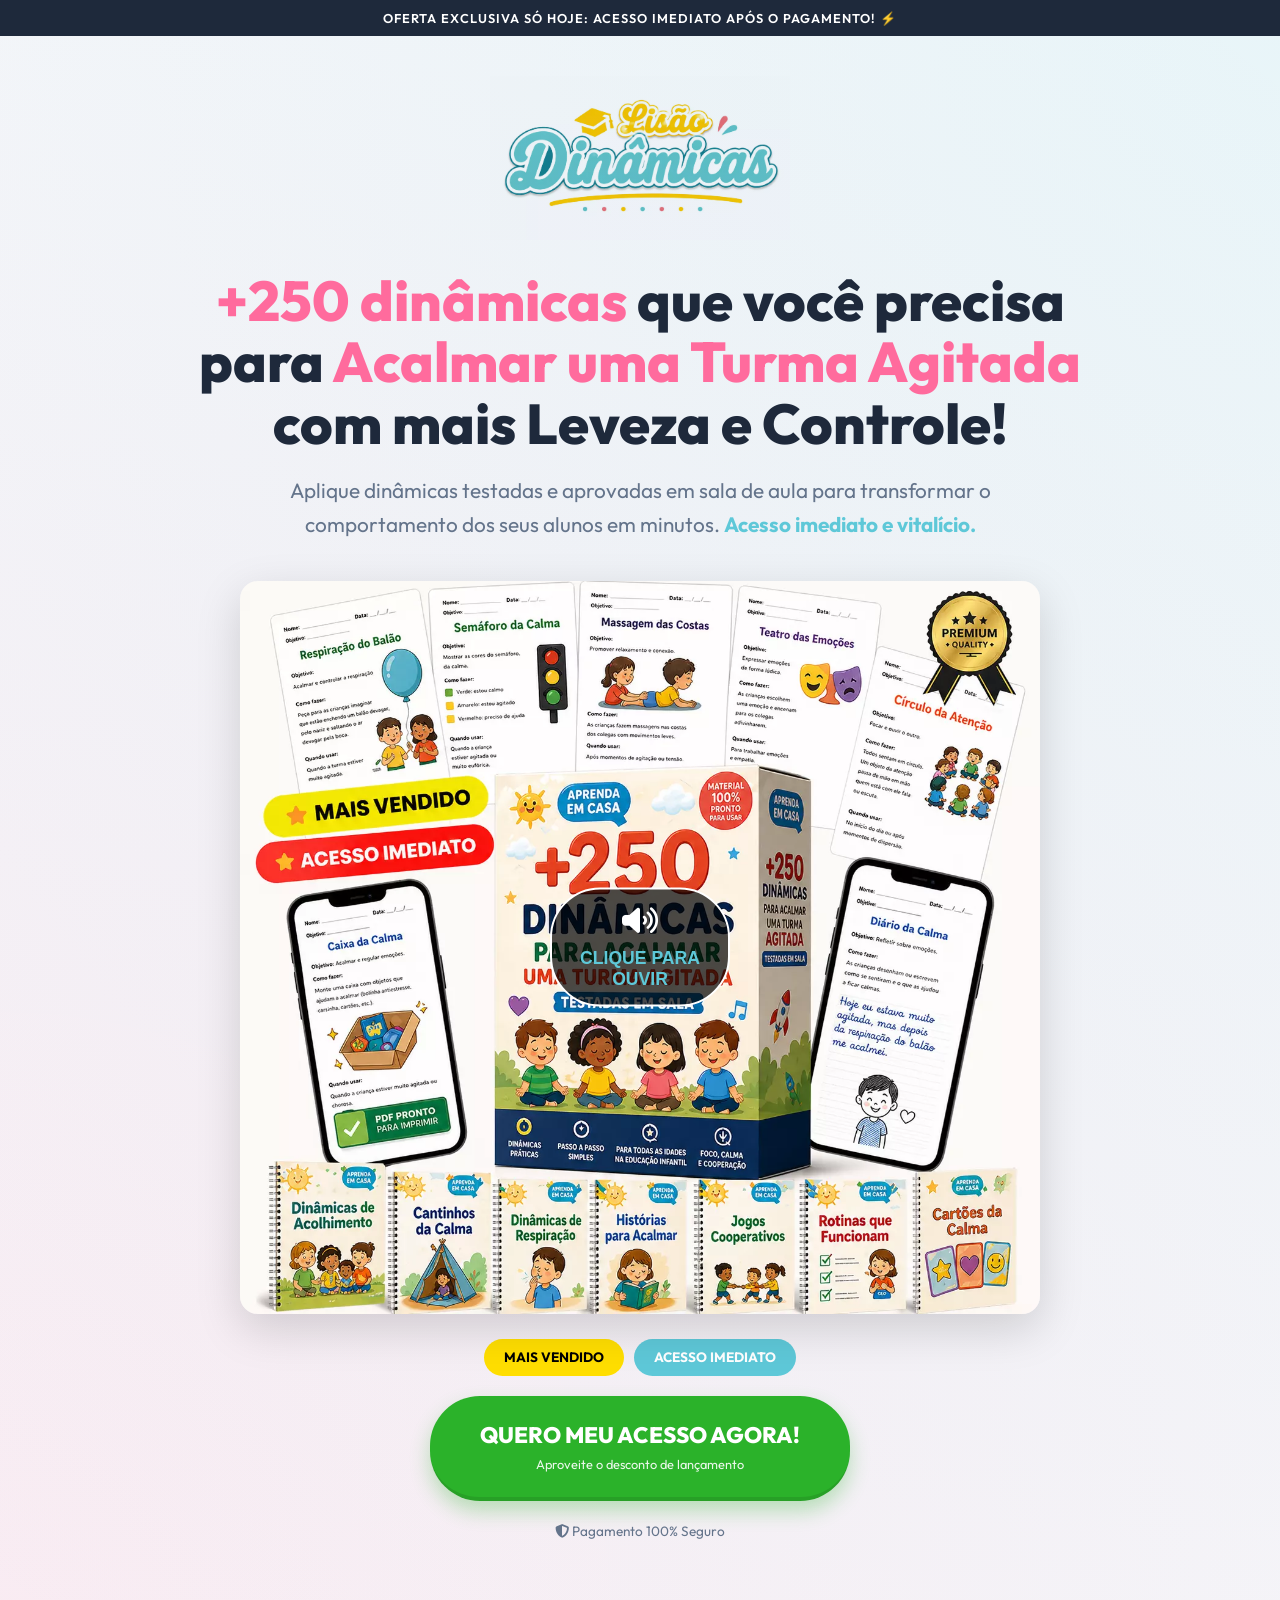
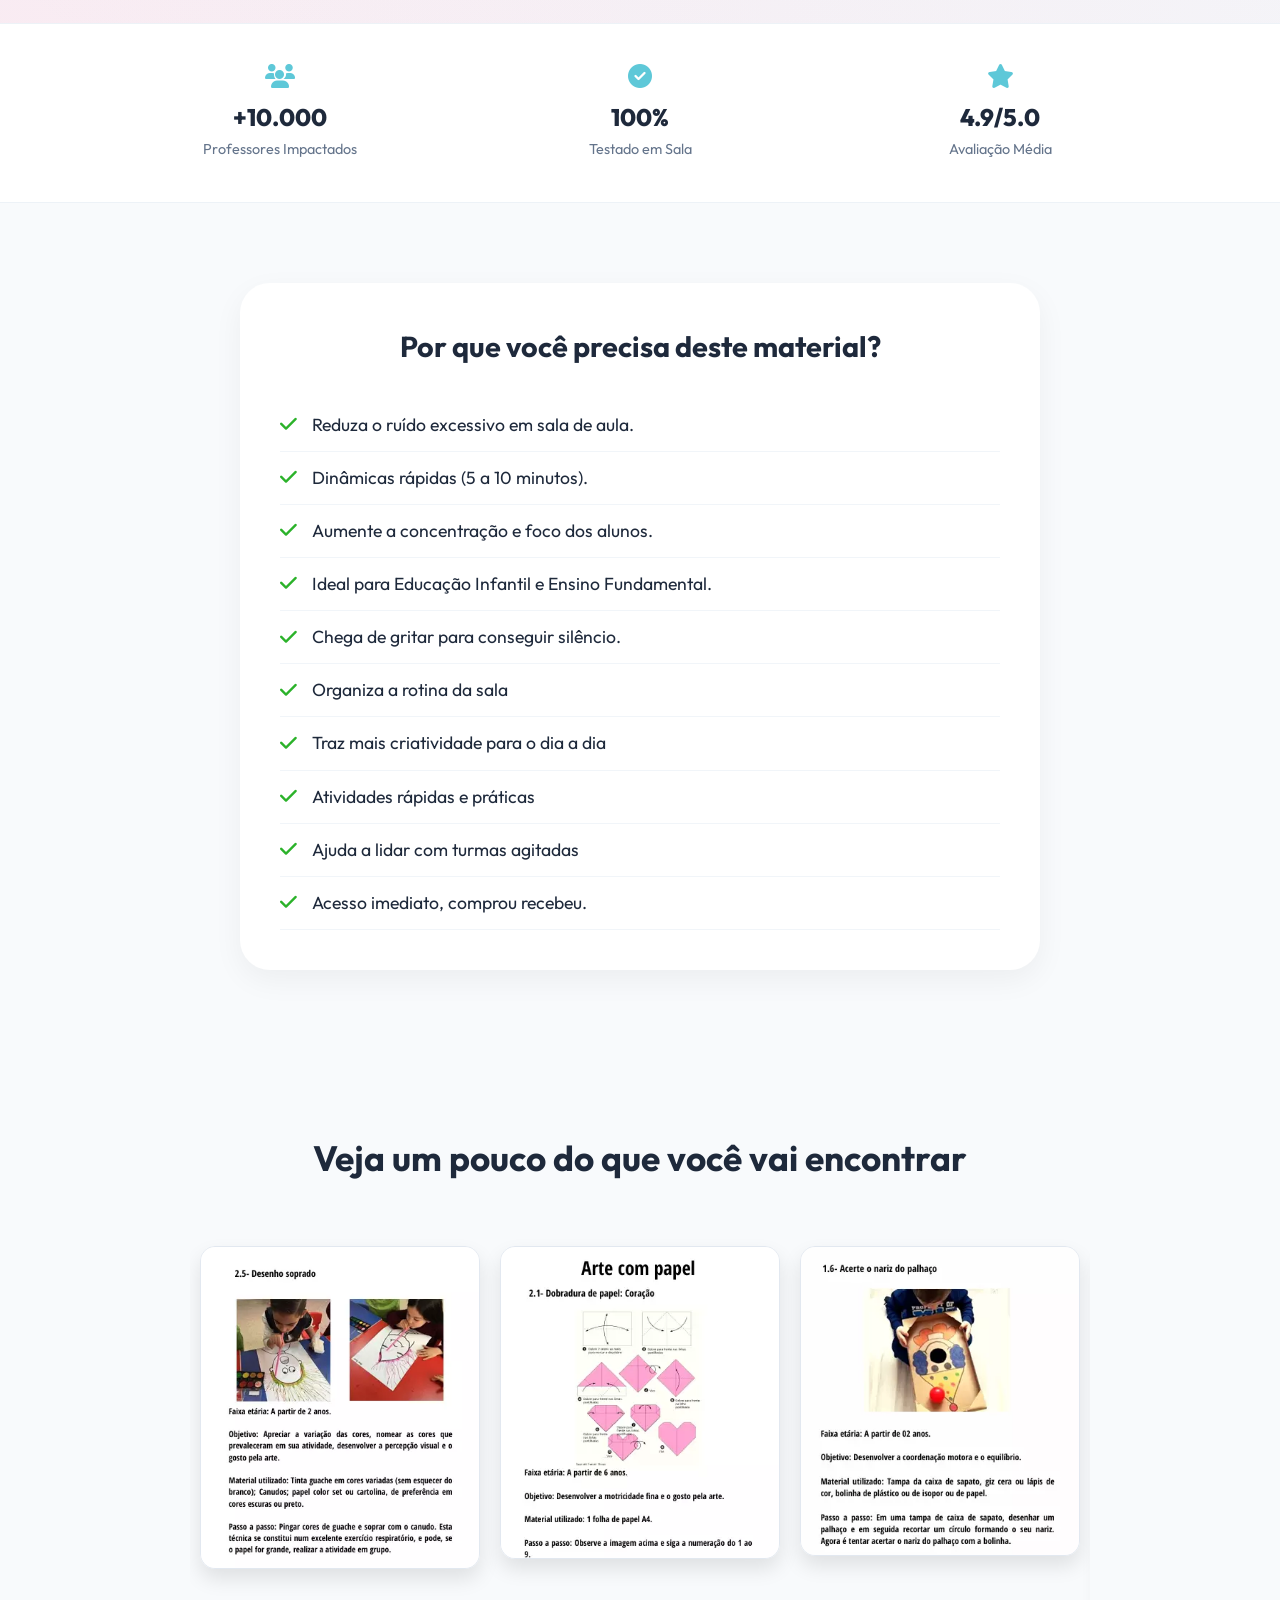
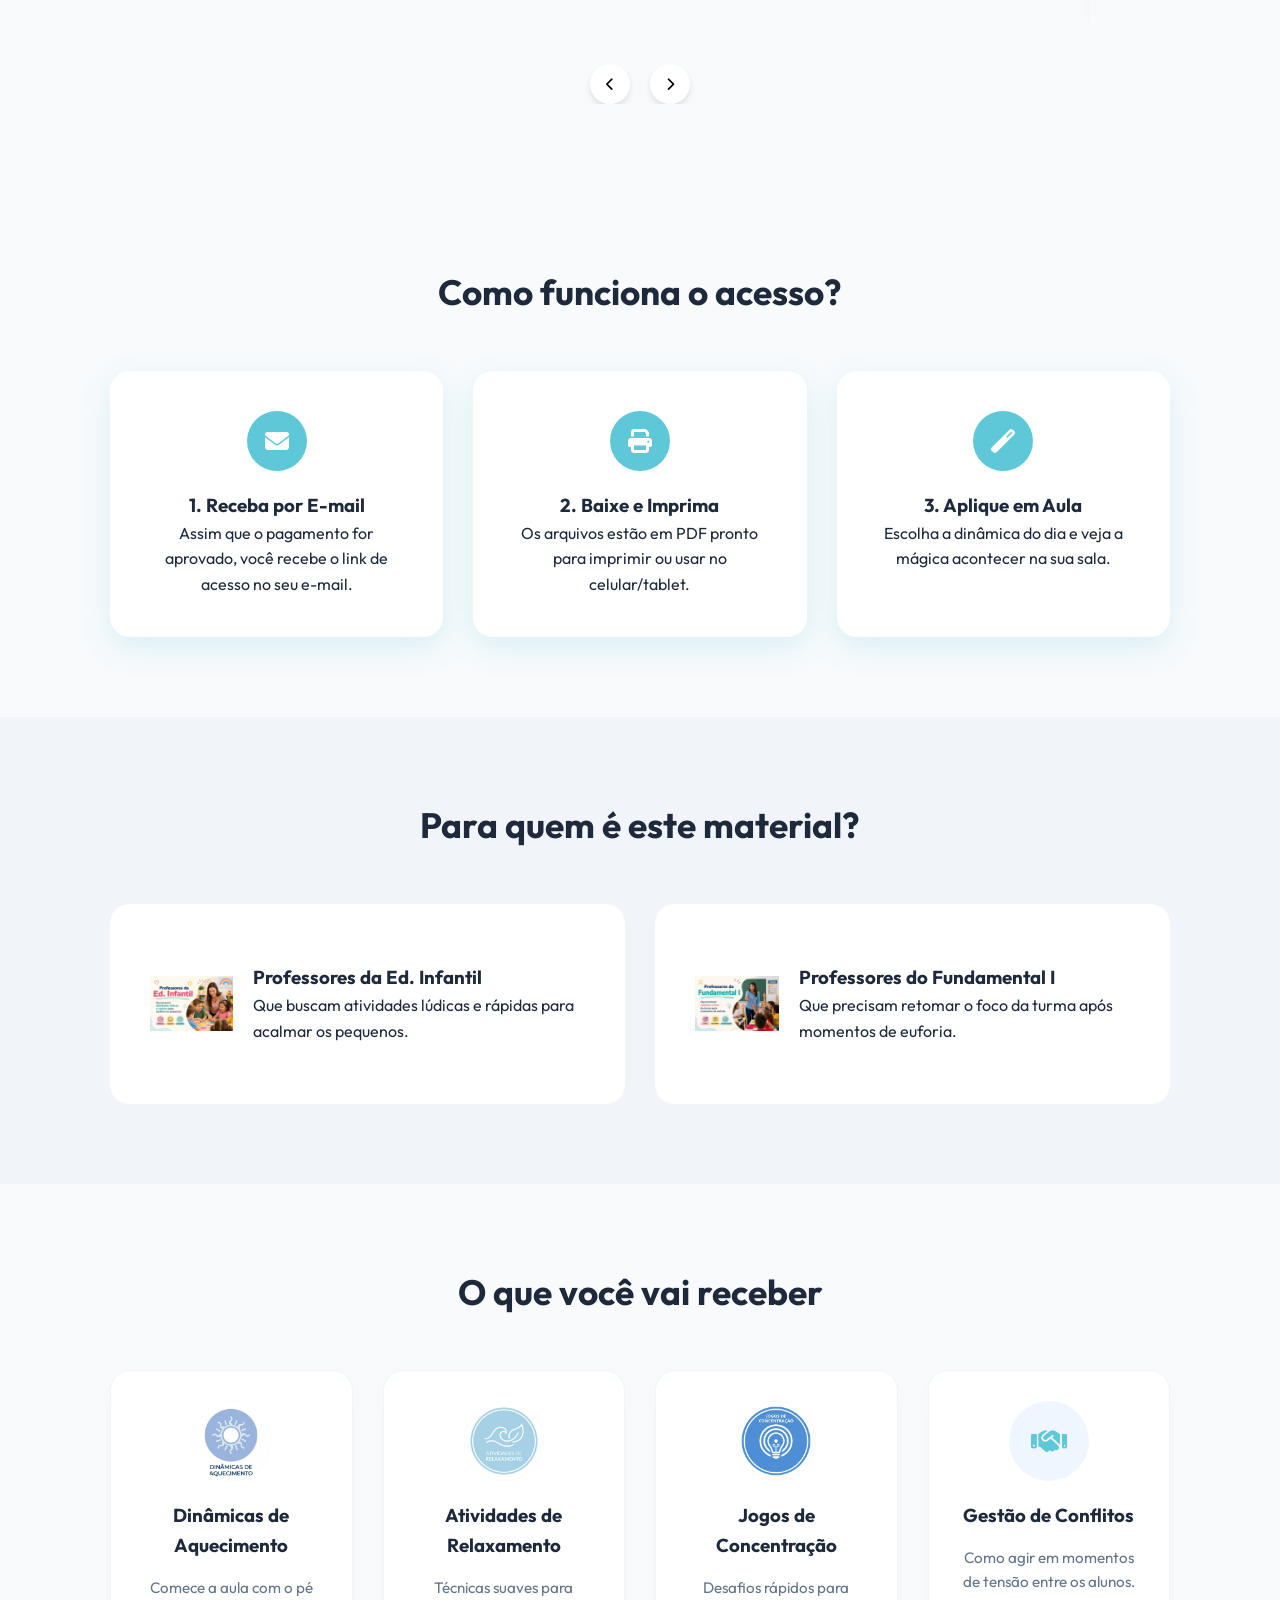
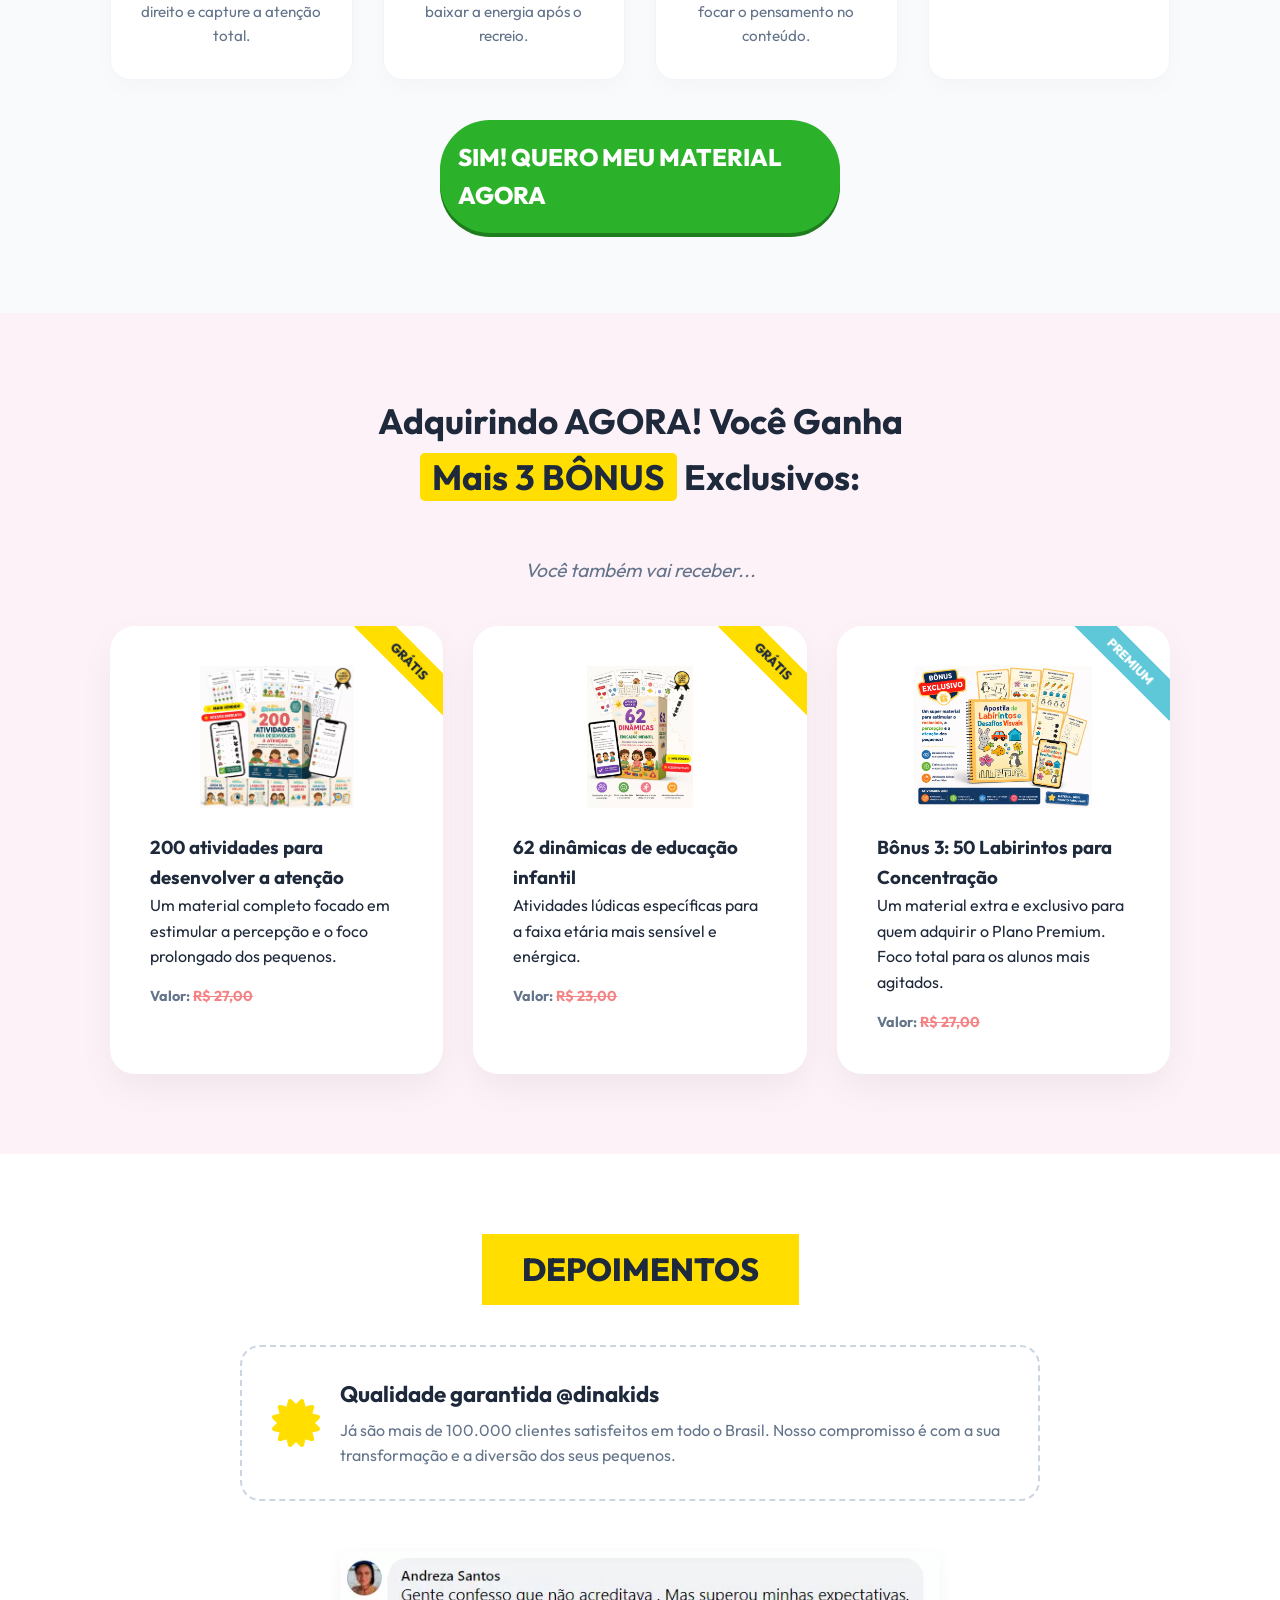
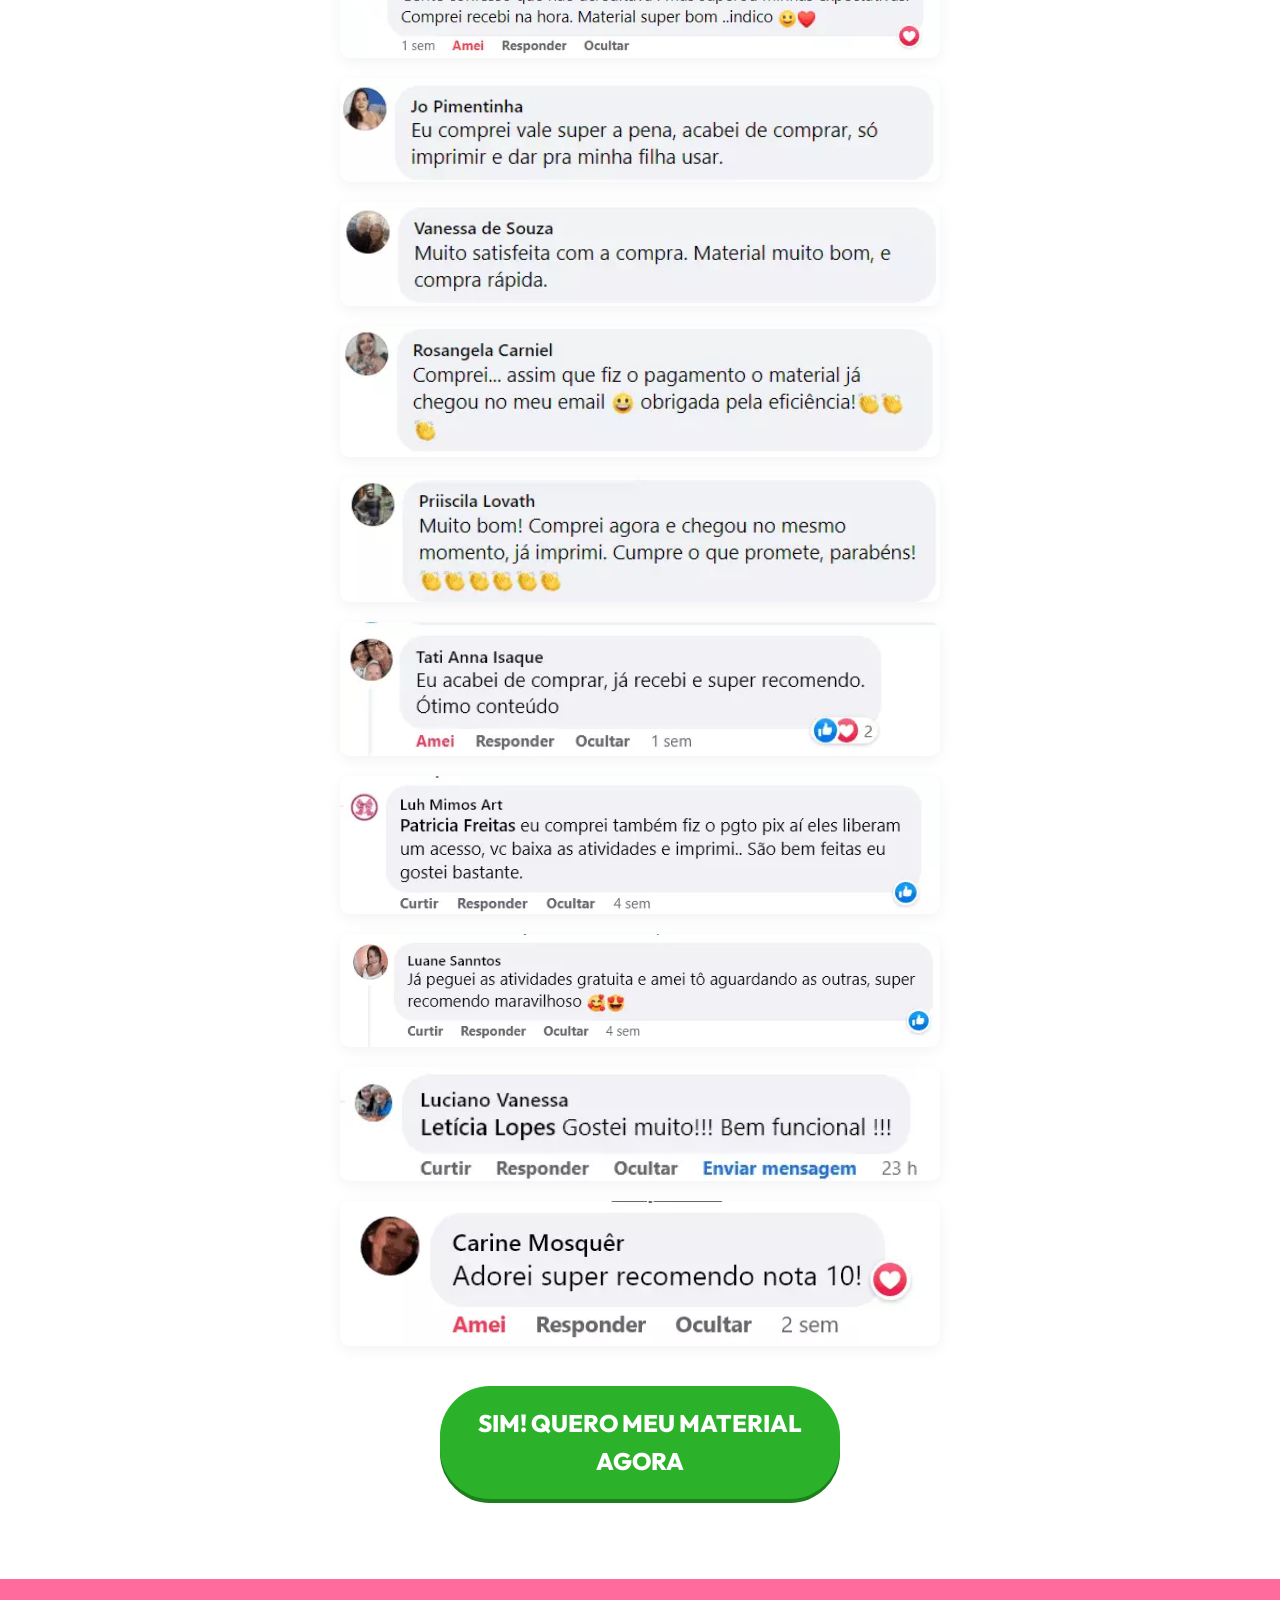
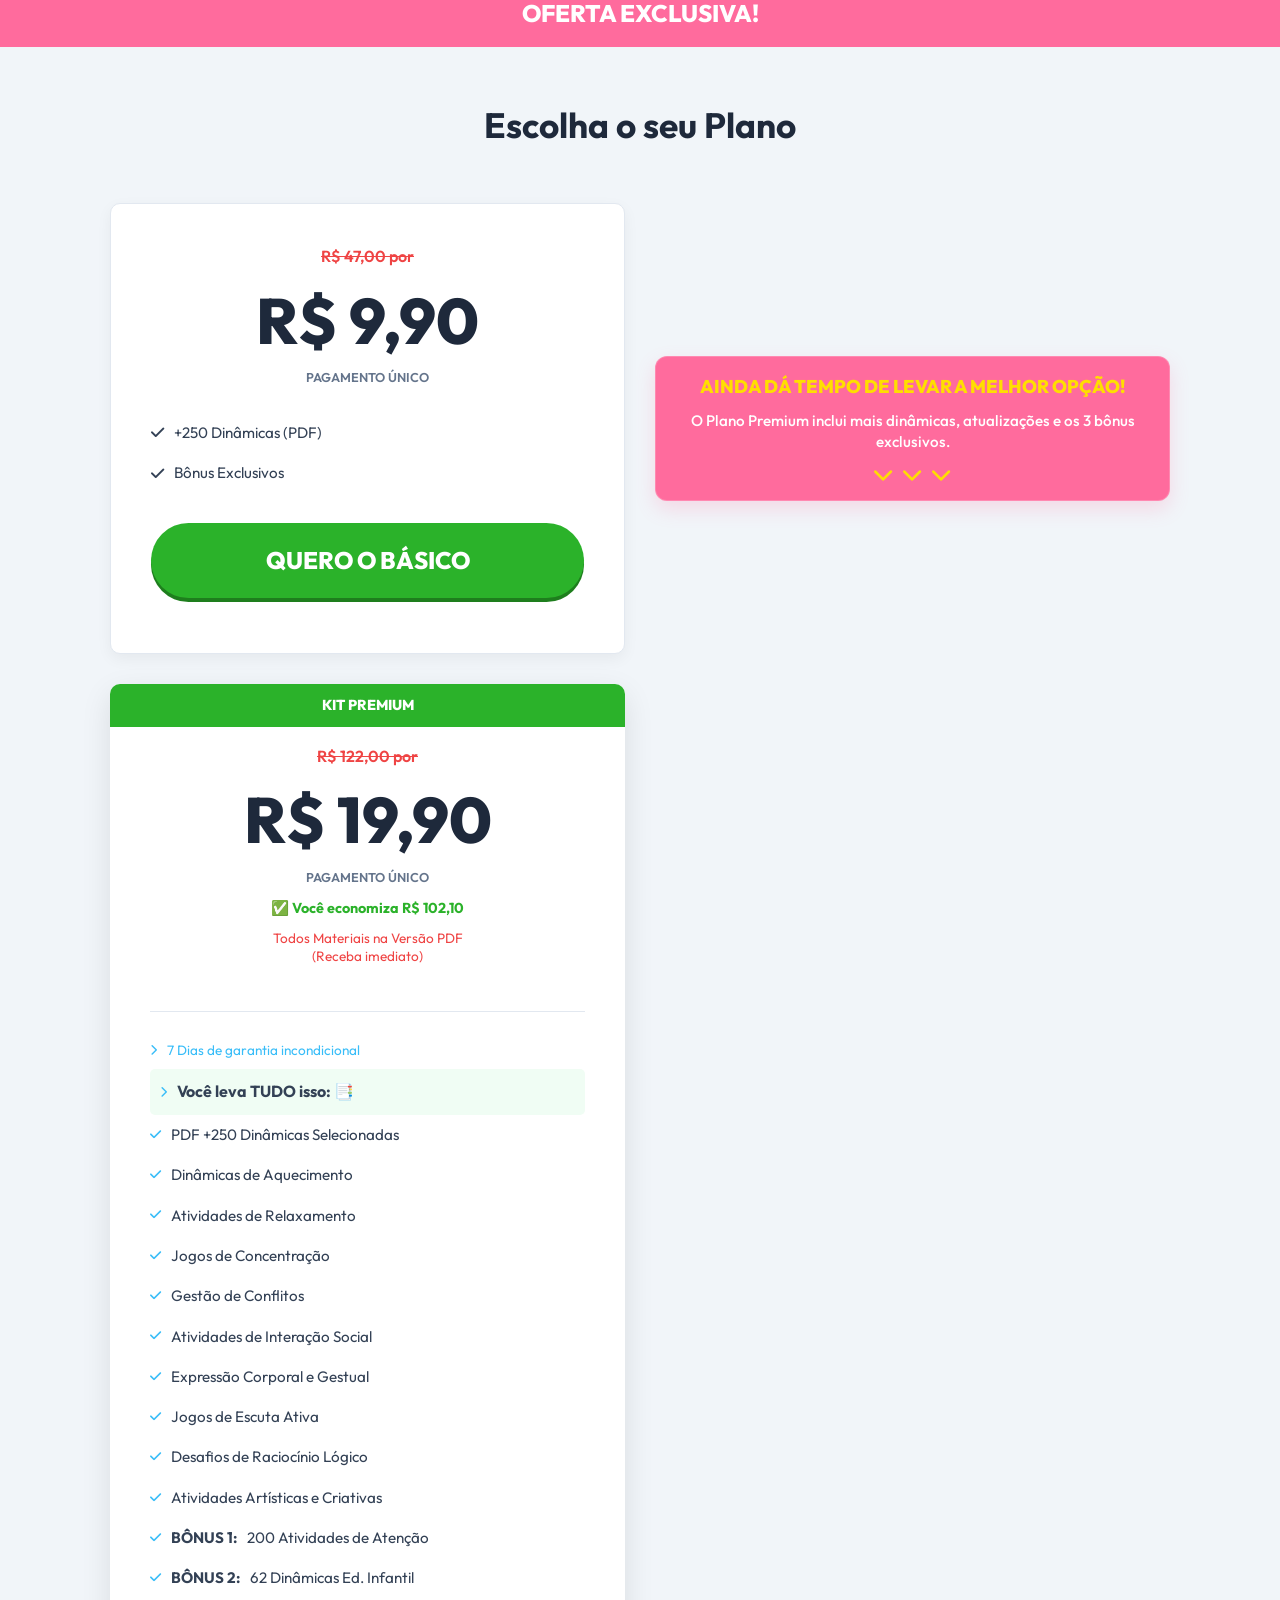
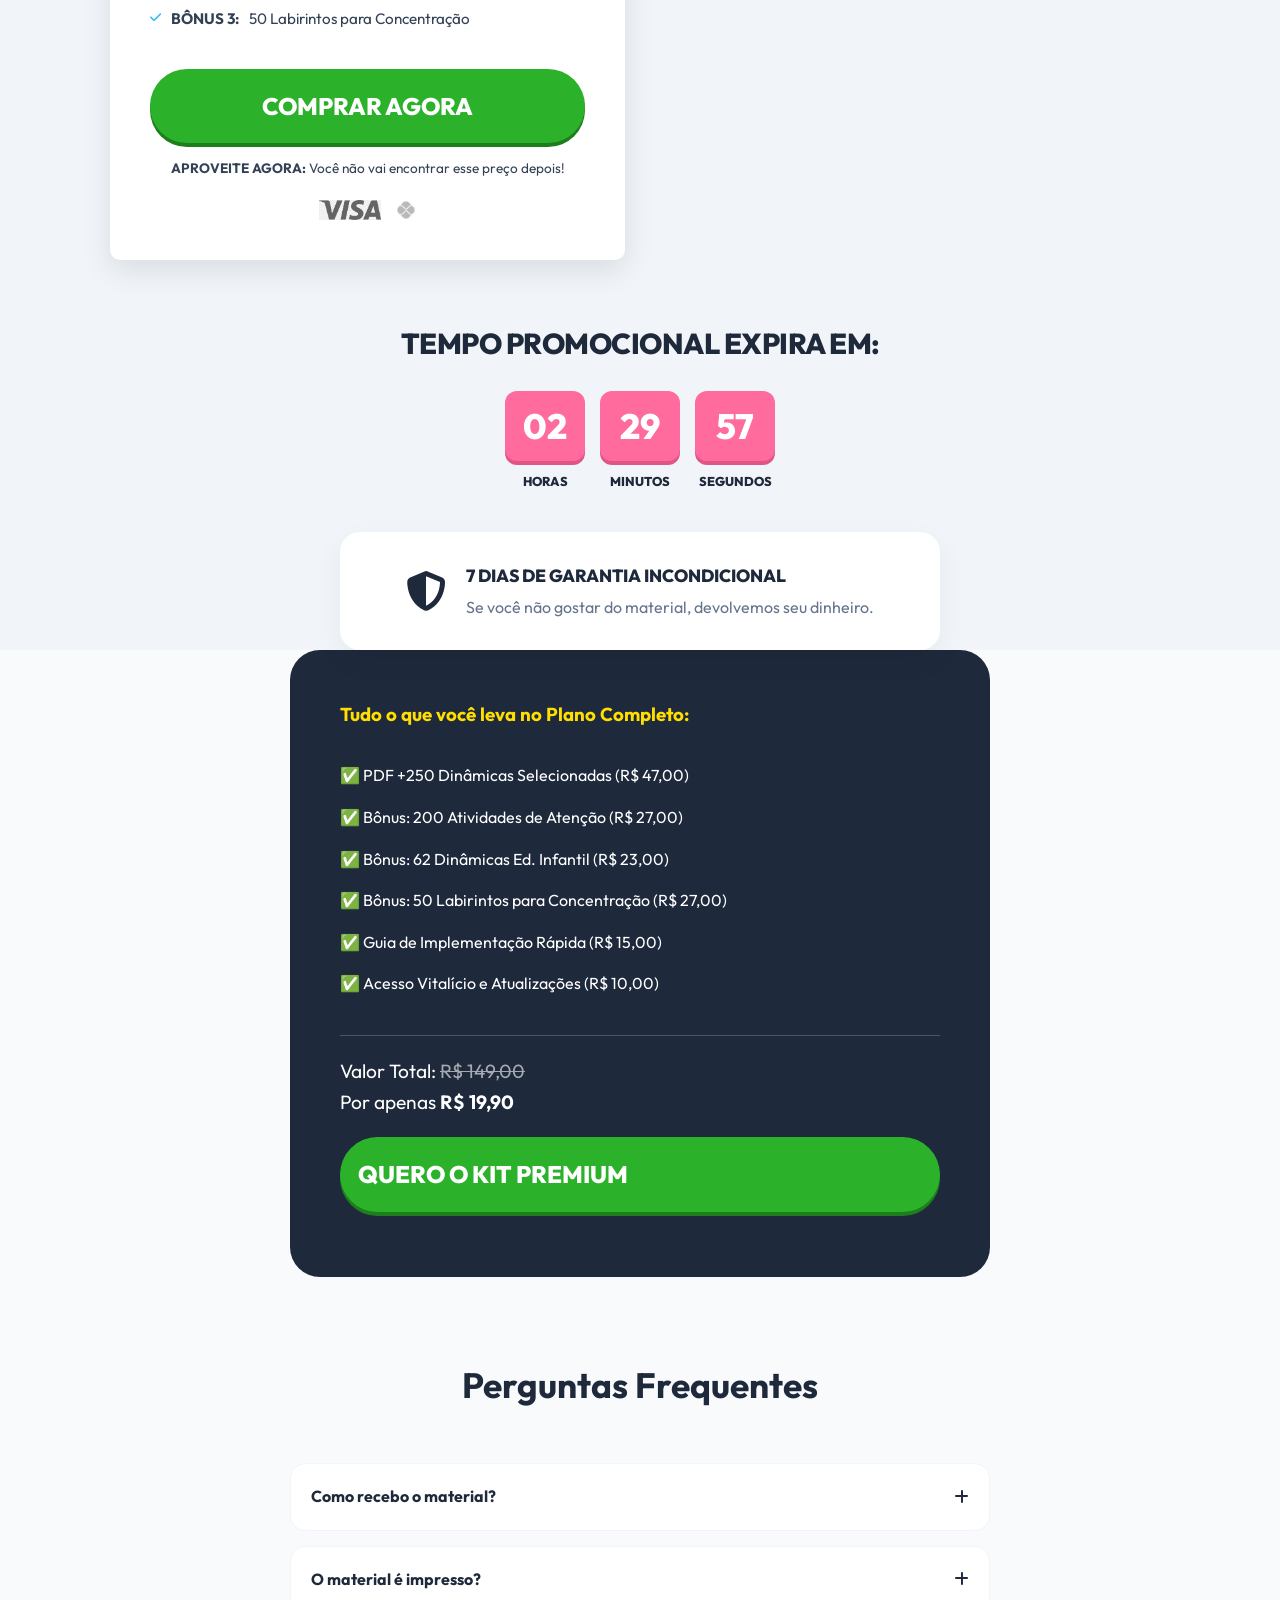
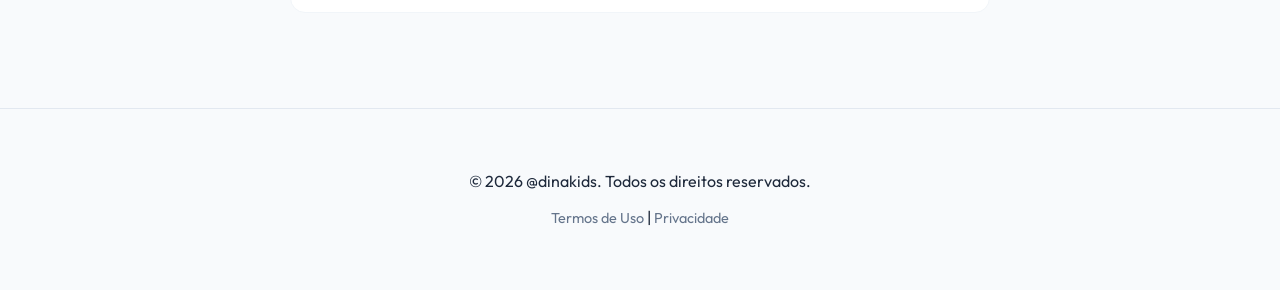
==== pg kids/index.html @ c67cbac8 "Add files via upload" ====
<!DOCTYPE html>
<html lang="pt-BR">

<head>
    <meta charset="UTF-8">
    <meta name="viewport" content="width=device-width, initial-scale=1.0">
    <title>+250 Dinâmicas para Acalmar Turmas Agitadas | @dinakids</title>
    <meta name="description"
        content="Descubra mais de 250 dinâmicas testadas em sala para acalmar turmas agitadas e recuperar o controle da sua sala de aula com eficiência.">

    <!-- Performance Preconnects -->
    <link rel="preconnect" href="https://fonts.googleapis.com">
    <link rel="preconnect" href="https://fonts.gstatic.com" crossorigin>
    <link rel="preconnect" href="https://cdnjs.cloudflare.com">
    <link rel="preconnect" href="https://connect.facebook.net">
    <link rel="preconnect" href="https://cdn.utmify.com.br">

    <link
        href="https://fonts.googleapis.com/css2?family=Outfit:wght@300;400;600;700;800&family=Dancing+Script:wght@700&display=swap"
        rel="stylesheet">

    <!-- Font Awesome -->
    <link rel="stylesheet" href="https://cdnjs.cloudflare.com/ajax/libs/font-awesome/6.4.0/css/all.min.css"
        media="print" onload="this.media='all'">
    <noscript>
        <link rel="stylesheet" href="https://cdnjs.cloudflare.com/ajax/libs/font-awesome/6.4.0/css/all.min.css">
    </noscript>

    <link rel="stylesheet" href="style.css">

    <!-- Meta Pixel Code -->
    <script>
        !function (f, b, e, v, n, t, s) {
            if (f.fbq) return; n = f.fbq = function () {
                n.callMethod ?
                    n.callMethod.apply(n, arguments) : n.queue.push(arguments)
            };
            if (!f._fbq) f._fbq = n; n.push = n; n.loaded = !0; n.version = '2.0';
            n.queue = []; t = b.createElement(e); t.async = !0;
            t.src = v; s = b.getElementsByTagName(e)[0];
            s.parentNode.insertBefore(t, s)
        }(window, document, 'script',
            'https://connect.facebook.net/en_US/fbevents.js');
        fbq('init', '27687904280797981');
        fbq('track', 'PageView');
    </script>
    <noscript><img height="1" width="1" style="display:none"
            src="https://www.facebook.com/tr?id=27687904280797981&ev=PageView&noscript=1" /></noscript>
    <!-- End Meta Pixel Code -->

    <!-- UTMify Pixel -->
    <script>
        window.pixelId = "692cd7f5a578e2dd573d526b"; var a =
            document.createElement("script"); a.setAttribute("async", "");
        a.setAttribute("defer", ""); a.setAttribute("src", "https://cdn.utmify.com.br/scripts/pixel/pixel.js"); document.head.appendChild(a);
    </script>
</head>

<body>

    <!-- Announcement Bar -->
    <div class="announcement-bar">
        OFERTA EXCLUSIVA SÓ HOJE: ACESSO IMEDIATO APÓS O PAGAMENTO! ⚡
    </div>

    <!-- Hero Section -->
    <header class="hero">
        <div class="container">
            <div class="logo">
                <img src="logo-lisao.webp" alt="Lição Dinâmicas" class="main-logo" decoding="async">
            </div>

            <h1 class="headline"><span class="highlight">+250 dinâmicas</span> que você precisa para <span
                    class="highlight">Acalmar uma Turma Agitada</span>
                com mais Leveza e Controle!</h1>
            <p class="sub-headline">Aplique dinâmicas testadas e aprovadas em sala de aula para transformar o
                comportamento dos seus alunos em minutos. <b>Acesso imediato e vitalício.</b></p>

            <div class="hero-content">
                <div class="mockup-placeholder" id="main-mockup">
                    <div class="video-container">
                        <video autoplay muted playsinline id="main-video" poster="mockup abaixo da headline.webp" style="width: 100%; height: auto; border-radius: 18px; box-shadow: 0 15px 45px rgba(0,0,0,0.15); display: block;">
                            <source src="video.mp4.MOV" type="video/mp4">
                            <source src="video.mp4.MOV" type="video/quicktime">
                            Seu navegador não suporta vídeos.
                        </video>
                        <button id="unmute-btn" class="unmute-overlay">
                            <div class="unmute-icon"><i class="fas fa-volume-up"></i></div>
                            <span>CLIQUE PARA OUVIR</span>
                        </button>
                    </div>
                </div>

                <div class="hero-cta">
                    <div class="badges">
                        <span class="badge yellow">MAIS VENDIDO</span>
                        <span class="badge blue">ACESSO IMEDIATO</span>
                    </div>
                    <a href="#pricing" class="btn-primary">
                        QUERO MEU ACESSO AGORA!
                        <small>Aproveite o desconto de lançamento</small>
                    </a>
                    <p class="secure-payment"><i class="fas fa-shield-alt"></i> Pagamento 100% Seguro</p>
                </div>
            </div>
        </div>
    </header>

    <!-- Social Proof / Stats -->
    <section class="stats">
        <div class="container">
            <div class="stats-grid">
                <div class="stat-item">
                    <i class="fas fa-users"></i>
                    <strong>+10.000</strong>
                    <span>Professores Impactados</span>
                </div>
                <div class="stat-item">
                    <i class="fas fa-check-circle"></i>
                    <strong>100%</strong>
                    <span>Testado em Sala</span>
                </div>
                <div class="stat-item">
                    <i class="fas fa-star"></i>
                    <strong>4.9/5.0</strong>
                    <span>Avaliação Média</span>
                </div>
            </div>
        </div>
    </section>

    <!-- Benefits Section -->
    <section class="benefits">
        <div class="container">
            <div class="benefits-box">
                <h2>Por que você precisa deste material?</h2>
                <ul class="benefits-list">
                    <li><i class="fas fa-check"></i> Reduza o ruído excessivo em sala de aula.</li>
                    <li><i class="fas fa-check"></i> Dinâmicas rápidas (5 a 10 minutos).</li>
                    <li><i class="fas fa-check"></i> Aumente a concentração e foco dos alunos.</li>
                    <li><i class="fas fa-check"></i> Ideal para Educação Infantil e Ensino Fundamental.</li>
                    <li><i class="fas fa-check"></i> Chega de gritar para conseguir silêncio.</li>
                    <li><i class="fas fa-check"></i> Organiza a rotina da sala</li>
                    <li><i class="fas fa-check"></i> Traz mais criatividade para o dia a dia</li>
                    <li><i class="fas fa-check"></i> Atividades rápidas e práticas</li>
                    <li><i class="fas fa-check"></i> Ajuda a lidar com turmas agitadas</li>
                    <li><i class="fas fa-check"></i> Acesso imediato, comprou recebeu.</li>
                </ul>
            </div>
        </div>
    </section>

    <!-- Carousel Section -->
    <section class="carousel-section">
        <div class="container">
            <h2 class="section-title">Veja um pouco do que você vai encontrar</h2>
            <div class="carousel-container">
                <div class="carousel-track">
                    <div class="carousel-item"><img src="img produto 1.webp" alt="Preview do Material 1" loading="lazy"
                            decoding="async"></div>
                    <div class="carousel-item"><img src="img produto  2.webp" alt="Preview do Material 2" loading="lazy"
                            decoding="async"></div>
                    <div class="carousel-item"><img src="img produto  3.webp" alt="Preview do Material 3" loading="lazy"
                            decoding="async"></div>
                    <div class="carousel-item"><img src="img produto 4.webp" alt="Preview do Material 4" loading="lazy"
                            decoding="async"></div>
                    <div class="carousel-item"><img src="img produto 5.webp" alt="Preview do Material 5" loading="lazy"
                            decoding="async"></div>
                </div>
                <div class="carousel-nav">
                    <button class="prev"><i class="fas fa-chevron-left"></i></button>
                    <button class="next"><i class="fas fa-chevron-right"></i></button>
                </div>
            </div>
        </div>
    </section>

    <!-- How it Works -->
    <section class="how-it-works">
        <div class="container">
            <h2 class="section-title">Como funciona o acesso?</h2>
            <div class="steps-grid">
                <div class="step-card">
                    <div class="step-icon"><i class="fas fa-envelope"></i></div>
                    <h3>1. Receba por E-mail</h3>
                    <p>Assim que o pagamento for aprovado, você recebe o link de acesso no seu e-mail.</p>
                </div>
                <div class="step-card">
                    <div class="step-icon"><i class="fas fa-print"></i></div>
                    <h3>2. Baixe e Imprima</h3>
                    <p>Os arquivos estão em PDF pronto para imprimir ou usar no celular/tablet.</p>
                </div>
                <div class="step-card">
                    <div class="step-icon"><i class="fas fa-magic"></i></div>
                    <h3>3. Aplique em Aula</h3>
                    <p>Escolha a dinâmica do dia e veja a mágica acontecer na sua sala.</p>
                </div>
            </div>
        </div>
    </section>

    <!-- Indicators / For Whom -->
    <section class="indicators">
        <div class="container">
            <h2 class="section-title">Para quem é este material?</h2>
            <div class="indicator-grid">
                <div class="indicator-card">
                    <div class="indicator-img"><img src="Professores da Ed. Infantil.webp" alt="Ed. Infantil"
                            style="width: 100%; height: 100%; object-fit: contain; border-radius: 10px;" loading="lazy"
                            decoding="async"></div>
                    <div>
                        <h3>Professores da Ed. Infantil</h3>
                        <p>Que buscam atividades lúdicas e rápidas para acalmar os pequenos.</p>
                    </div>
                </div>
                <div class="indicator-card">
                    <div class="indicator-img"><img src="Professores do Fundamental I.webp" alt="Fundamental I"
                            style="width: 100%; height: 100%; object-fit: contain; border-radius: 10px;" loading="lazy"
                            decoding="async"></div>
                    <div>
                        <h3>Professores do Fundamental I</h3>
                        <p>Que precisam retomar o foco da turma após momentos de euforia.</p>
                    </div>
                </div>
            </div>
        </div>
    </section>

    <!-- Inside the Product / Modules -->
    <section class="modules">
        <div class="container">
            <h2 class="section-title">O que você vai receber</h2>
            <div class="modules-grid">
                <div class="module-card">
                    <div class="module-img"><img src="icon1.webp" alt="Dinâmicas"
                            style="width: 100%; height: 100%; border-radius: 50%;" loading="lazy" decoding="async">
                    </div>
                    <h3>Dinâmicas de Aquecimento</h3>
                    <p>Comece a aula com o pé direito e capture a atenção total.</p>
                </div>
                <div class="module-card">
                    <div class="module-img"><img src="icon2.webp" alt="Relaxamento"
                            style="width: 100%; height: 100%; border-radius: 50%;" loading="lazy" decoding="async">
                    </div>
                    <h3>Atividades de Relaxamento</h3>
                    <p>Técnicas suaves para baixar a energia após o recreio.</p>
                </div>
                <div class="module-card">
                    <div class="module-img"><img src="icon3.webp" alt="Concentração"
                            style="width: 100%; height: 100%; border-radius: 50%;" loading="lazy" decoding="async">
                    </div>
                    <h3>Jogos de Concentração</h3>
                    <p>Desafios rápidos para focar o pensamento no conteúdo.</p>
                </div>
                <div class="module-card">
                    <div class="module-img">
                        <div class="icon-fallback"><i class="fas fa-handshake"></i></div>
                    </div>
                    <h3>Gestão de Conflitos</h3>
                    <p>Como agir em momentos de tensão entre os alunos.</p>
                </div>
            </div>
            <div class="cta-center">
                <a href="#pricing" class="btn-primary-v2 btn-pulse" style="max-width: 400px; margin: 40px auto 0;">SIM!
                    QUERO MEU MATERIAL AGORA</a>
            </div>
        </div>
    </section>

    <!-- Bonus Section -->
    <section class="bonus">
        <div class="container">
            <h2 class="section-title">Adquirindo AGORA! Você Ganha <br><span class="highlight-yellow">Mais 3
                    BÔNUS</span> Exclusivos:</h2>
            <p class="bonus-intro">Você também vai receber...</p>
            <div class="bonus-grid">
                <div class="bonus-card">
                    <div class="bonus-tag">GRÁTIS</div>
                    <div class="bonus-img"><img src="bonus 200 atividades.webp" alt="Bônus 1"
                            style="width: 100%; height: 100%; object-fit: contain; border-radius: 15px;" loading="lazy"
                            decoding="async"></div>
                    <h3>200 atividades para desenvolver a atenção</h3>
                    <p>Um material completo focado em estimular a percepção e o foco prolongado dos pequenos.</p>
                    <div class="bonus-value">Valor: <span class="strikethrough">R$ 27,00</span></div>
                </div>
                <div class="bonus-card">
                    <div class="bonus-tag">GRÁTIS</div>
                    <div class="bonus-img"><img src="bonus-62-dinamicas.webp" alt="Bônus 2"
                            style="width: 100%; height: 100%; object-fit: contain; border-radius: 15px;" loading="lazy"
                            decoding="async"></div>
                    <h3>62 dinâmicas de educação infantil</h3>
                    <p>Atividades lúdicas específicas para a faixa etária mais sensível e enérgica.</p>
                    <div class="bonus-value">Valor: <span class="strikethrough">R$ 23,00</span></div>
                </div>
                <div class="bonus-card premium-exclusive">
                    <div class="bonus-tag premium">PREMIUM</div>
                    <div class="bonus-img"><img src="BONUS 3 LABIRINTO.webp" alt="Bônus 3"
                            style="width: 100%; height: 100%; object-fit: contain; border-radius: 15px;" loading="lazy"
                            decoding="async"></div>
                    <h3>Bônus 3: 50 Labirintos para Concentração</h3>
                    <p>Um material extra e exclusivo para quem adquirir o Plano Premium. Foco total para os alunos mais
                        agitados.</p>
                    <div class="bonus-value">Valor: <span class="strikethrough">R$ 27,00</span></div>
                </div>
            </div>
        </div>
    </section>

    <!-- Testimonials (Social Proof) Section -->
    <section class="testimonials-v2">
        <div class="container">
            <h2 class="testimonials-title">DEPOIMENTOS</h2>

            <div class="authority-box">
                <div class="authority-content">
                    <i class="fas fa-certificate"></i>
                    <div>
                        <h3>Qualidade garantida @dinakids</h3>
                        <p>Já são mais de 100.000 clientes satisfeitos em todo o Brasil. Nosso compromisso é com a sua
                            transformação e a diversão dos seus pequenos.</p>
                    </div>
                </div>
            </div>

            <div class="social-proof-stack">
                <img src="Kids16-Compressao.webp" alt="Depoimento 1" loading="lazy" decoding="async">
                <img src="Kids21-Compressao.webp" alt="Depoimento 2" loading="lazy" decoding="async">
                <img src="Kids23-Compressao.webp" alt="Depoimento 3" loading="lazy" decoding="async">
                <img src="Kids24-Compressao.webp" alt="Depoimento 4" loading="lazy" decoding="async">
                <img src="Kids25-Compressao.webp" alt="Depoimento 5" loading="lazy" decoding="async">
                <img src="Kids26-Compressao.webp" alt="Depoimento 6" loading="lazy" decoding="async">
                <img src="Kids28-Compressao.webp" alt="Depoimento 7" loading="lazy" decoding="async">
                <img src="Kids29-Compressao.webp" alt="Depoimento 8" loading="lazy" decoding="async">
                <img src="Kids30-Compressao.webp" alt="Depoimento 9" loading="lazy" decoding="async">
                <img src="Kids34-Compressao.webp" alt="Depoimento 10" loading="lazy" decoding="async">
            </div>
            <div class="cta-center">
                <a href="#pricing" class="btn-primary-v2 btn-pulse" style="max-width: 400px; margin: 40px auto 0;">SIM!
                    QUERO MEU MATERIAL AGORA</a>
            </div>
        </div>
    </section>

    <!-- Pricing Section -->
    <section id="pricing" class="pricing">
        <div class="pricing-top-bar">OFERTA EXCLUSIVA!</div>
        <div class="container">
            <h2 class="section-title">Escolha o seu Plano</h2>
            <div class="pricing-grid">
                <!-- Basic Plan -->
                <div class="pricing-card">
                    <div class="price-header">
                        <span class="old-price">R$ 47,00 por</span>
                        <div class="current-price"><span class="price-currency">R$</span> 9,90</div>
                        <span class="payment-method">PAGAMENTO ÚNICO</span>
                    </div>
                    <ul class="price-features simple-list">
                        <li><i class="fas fa-check"></i> +250 Dinâmicas (PDF)</li>
                        <li><i class="fas fa-check"></i> Bônus Exclusivos</li>
                    </ul>
                    <a href="javascript:void(0)" class="btn-primary-v2" id="basic-plan-btn">QUERO O BÁSICO</a>
                </div>

                <div class="premium-callout">
                    <strong>AINDA DÁ TEMPO DE LEVAR A MELHOR OPÇÃO!</strong>
                    <p>O Plano Premium inclui mais dinâmicas, atualizações e os 3 bônus exclusivos.</p>
                    <div class="pendulum-arrows">
                        <i class="fas fa-chevron-down"></i>
                        <i class="fas fa-chevron-down"></i>
                        <i class="fas fa-chevron-down"></i>
                    </div>
                </div>

                <!-- Premium Plan -->
                <div class="pricing-card featured">
                    <div class="featured-tag">KIT PREMIUM</div>

                    <div class="price-header">
                        <span class="old-price">R$ 122,00 por</span>
                        <div class="current-price"><span class="price-currency">R$</span> 19,90</div>
                        <span class="payment-method">PAGAMENTO ÚNICO</span>
                        <div class="savings">✅ Você economiza <b>R$ 102,10</b></div>
                        <p class="format-text">Todos Materiais na Versão PDF<br>(Receba imediato)</p>
                    </div>

                    <div class="divider"></div>

                    <ul class="price-features detailed-list">
                        <li class="guarantee-item"><i class="fas fa-chevron-right"></i> 7 Dias de garantia incondicional
                        </li>
                        <li class="you-get-item"><i class="fas fa-chevron-right"></i> <b>Você leva TUDO isso: 📑</b>
                        </li>
                        <li><i class="fas fa-check"></i> PDF +250 Dinâmicas Selecionadas</li>
                        <li><i class="fas fa-check"></i> Dinâmicas de Aquecimento</li>
                        <li><i class="fas fa-check"></i> Atividades de Relaxamento</li>
                        <li><i class="fas fa-check"></i> Jogos de Concentração</li>
                        <li><i class="fas fa-check"></i> Gestão de Conflitos</li>
                        <li><i class="fas fa-check"></i> Atividades de Interação Social</li>
                        <li><i class="fas fa-check"></i> Expressão Corporal e Gestual</li>
                        <li><i class="fas fa-check"></i> Jogos de Escuta Ativa</li>
                        <li><i class="fas fa-check"></i> Desafios de Raciocínio Lógico</li>
                        <li><i class="fas fa-check"></i> Atividades Artísticas e Criativas</li>
                        <li><i class="fas fa-check"></i> <b>BÔNUS 1:</b> 200 Atividades de Atenção</li>
                        <li><i class="fas fa-check"></i> <b>BÔNUS 2:</b> 62 Dinâmicas Ed. Infantil</li>
                        <li><i class="fas fa-check"></i> <b>BÔNUS 3:</b> 50 Labirintos para Concentração</li>
                    </ul>

                    <a href="https://www.zuckpay.com.br/checkout/250-dinamicas-para-turma-agitada"
                        class="btn-primary-v2 btn-pulse track-checkout-premium">COMPRAR AGORA</a>

                    <div class="limited-offer-text">
                        <b>APROVEITE AGORA:</b> Você não vai encontrar esse preço depois!
                    </div>

                    <div class="trust-badges-v2">
                        <img src="logo da visa.jpg" alt="Visa" loading="lazy" decoding="async">
                        <img src="logo do pix.png" alt="Pix" loading="lazy" decoding="async">
                    </div>
                </div>
            </div>

            <!-- Promotional Timer (Below Offer) -->
            <div class="timer-section-v2">
                <p class="timer-text">TEMPO PROMOCIONAL EXPIRA EM:</p>
                <div class="timer-display">
                    <div class="timer-unit"><span>00</span><small>HORAS</small></div>
                    <div class="timer-unit"><span>00</span><small>MINUTOS</small></div>
                    <div class="timer-unit"><span>00</span><small>SEGUNDOS</small></div>
                </div>
            </div>

            <!-- Guarantee (Below Timer) -->
            <div class="guarantee-box-v2">
                <i class="fas fa-shield-halved"></i>
                <div>
                    <p>7 DIAS DE GARANTIA INCONDICIONAL</p>
                    <small>Se você não gostar do material, devolvemos seu dinheiro.</small>
                </div>
            </div>
        </div>
    </section>

    <!-- Value Stacking (Completo) -->
    <section class="value-stacking">
        <div class="container">
            <div class="stack-box">
                <h3>Tudo o que você leva no Plano Completo:</h3>
                <ul>
                    <li>✅ PDF +250 Dinâmicas Selecionadas (R$ 47,00)</li>
                    <li>✅ Bônus: 200 Atividades de Atenção (R$ 27,00)</li>
                    <li>✅ Bônus: 62 Dinâmicas Ed. Infantil (R$ 23,00)</li>
                    <li>✅ Bônus: 50 Labirintos para Concentração (R$ 27,00)</li>
                    <li>✅ Guia de Implementação Rápida (R$ 15,00)</li>
                    <li>✅ Acesso Vitalício e Atualizações (R$ 10,00)</li>
                </ul>
                <div class="total-value">
                    Valor Total: <span class="strikethrough">R$ 149,00</span>
                    <br>
                    <span>Por apenas <b>R$ 19,90</b></span>
                </div>
                <a href="https://www.zuckpay.com.br/checkout/250-dinamicas-para-turma-agitada"
                    class="btn-primary-v2 btn-pulse track-checkout-premium" style="margin-top: 20px;">QUERO O KIT
                    PREMIUM</a>
            </div>
        </div>
    </section>




    <!-- FAQ -->
    <section class="faq">
        <div class="container">
            <h2 class="section-title">Perguntas Frequentes</h2>
            <div class="faq-item">
                <div class="faq-question">Como recebo o material? <i class="fas fa-plus"></i></div>
                <div class="faq-answer">O acesso é imediato via e-mail após a confirmação do pagamento.</div>
            </div>
            <div class="faq-item">
                <div class="faq-question">O material é impresso? <i class="fas fa-plus"></i></div>
                <div class="faq-answer">Não, o material é digital em formato PDF para você baixar e imprimir como
                    quiser.</div>
            </div>
        </div>
    </section>

    <footer class="footer">
        <div class="container">
            <p>&copy; 2026 @dinakids. Todos os direitos reservados.</p>
            <div class="footer-links">
                <a href="#">Termos de Uso</a> | <a href="#">Privacidade</a>
            </div>
        </div>
    </footer>

    <!-- Upsell Pop-up -->
    <div class="upsell-overlay" id="upsell-popup">
        <div class="upsell-content">
            <div class="best-seller-tag">MAIS VENDIDO 🔥</div>
            <div class="upsell-header">ESPERA! NÃO VÁ AINDA... 🛑</div>
            <h3>OFERTA DE ÚLTIMA HORA!</h3>
            <p>Vimos que você escolheu o plano básico. Que tal levar o <b>KIT PREMIUM COMPLETO</b> por apenas mais <b>R$
                    5,00</b>?</p>

            <div class="upsell-price">
                <span class="old-price">De R$ 19,90 por</span>
                <div class="new-price">R$ 14,90</div>
                <small>Pagamento Único | Acesso Vitalício</small>
            </div>

            <div class="upsell-actions">
                <a href="https://www.zuckpay.com.br/checkout/250-dinamicas-para-turma-agitada-desconto"
                    class="btn-primary-v2 btn-pulse track-checkout-upsell">SIM!
                    QUERO O DESCONTO (R$ 14,90)</a>
                <a href="https://www.zuckpay.com.br/checkout/250-dinamicas-para-turma-agitada-basico"
                    class="btn-secondary-v2 track-checkout-basic" style="margin-top: 10px;">Levar apenas o Básico (R$
                    9,90)</a>
            </div>

            <div class="urgency-text">⚡ Essa oferta expira em 3 minutos!</div>
        </div>
    </div>



    <script src="https://cdn.utmify.com.br/scripts/utmi/helpers.js"></script>
    <script src="script.js"></script>
</body>

</html>
---- pg kids/style.css ----
:root {
    --primary: #5ec8d8; /* Turquesa */
    --secondary: #ff6b9d; /* Rosa */
    --accent: #ffde00; /* Amarelo */
    --danger: #ed3237; /* Vermelho Urgência */
    --success: #2bb22a; /* Verde Botão */
    --bg-light: #F8FAFC;
    --text-dark: #1E293B;
    --text-light: #64748B;
    --white: #FFFFFF;
    --fb-bg: #f0f2f5;
    --container-width: 1100px;
    --shadow-blue: 0 10px 30px rgba(94, 200, 216, 0.2);
    --accent-pink: #ff6b9d;
}

* {
    margin: 0;
    padding: 0;
    box-sizing: border-box;
}

body {
    font-family: 'Outfit', sans-serif;
    background-color: var(--bg-light);
    color: var(--text-dark);
    line-height: 1.6;
    overflow-x: hidden;
}

.container {
    max-width: var(--container-width);
    margin: 0 auto;
    padding: 0 20px;
}

/* Announcement Bar */
.announcement-bar {
    background-color: var(--text-dark);
    color: var(--white);
    text-align: center;
    padding: 8px 0;
    font-size: 0.8rem;
    font-weight: 600;
    letter-spacing: 1px;
}

/* Hero Section */
.hero {
    background: radial-gradient(circle at top right, rgba(94, 200, 216, 0.1), transparent),
                radial-gradient(circle at bottom left, rgba(255, 107, 157, 0.1), transparent);
    padding: 40px 0 80px;
    text-align: center;
}

.logo {
    margin-bottom: 30px;
    display: flex;
    justify-content: center;
}

.main-logo {
    max-width: 300px;
    height: auto;
    mix-blend-mode: multiply;
}

.headline {
    font-size: clamp(2rem, 5vw, 3.5rem);
    font-weight: 800;
    line-height: 1.1;
    margin-bottom: 20px;
    max-width: 900px;
    margin-left: auto;
    margin-right: auto;
}

.highlight {
    color: var(--secondary);
}

.sub-headline {
    font-size: clamp(1.1rem, 2vw, 1.3rem);
    color: var(--text-light);
    max-width: 800px;
    margin: 0 auto 40px;
}

.sub-headline b {
    color: var(--primary);
}

.hero-content {
    display: flex;
    flex-direction: column;
    align-items: center;
    gap: 25px;
}

.mockup-placeholder {
    width: 100%;
    max-width: 900px;
    margin: 0 auto;
    position: relative;
}

.video-container {
    position: relative;
    width: 100%;
    max-width: 800px;
    margin: 0 auto;
    cursor: pointer;
}

.unmute-overlay {
    position: absolute;
    top: 50%;
    left: 50%;
    transform: translate(-50%, -50%);
    background: rgba(0, 0, 0, 0.7);
    color: white;
    border: 2px solid white;
    padding: 15px 25px;
    border-radius: 50px;
    font-weight: 800;
    font-size: 1.1rem;
    display: flex;
    flex-direction: column;
    align-items: center;
    gap: 10px;
    cursor: pointer;
    z-index: 10;
    transition: all 0.3s ease;
    animation: pulse-border 1.5s infinite;
    width: 180px;
}

@keyframes pulse-border {
    0% { box-shadow: 0 0 0 0 rgba(255, 255, 255, 0.4); }
    70% { box-shadow: 0 0 0 15px rgba(255, 255, 255, 0); }
    100% { box-shadow: 0 0 0 0 rgba(255, 255, 255, 0); }
}

.unmute-icon {
    font-size: 1.8rem;
}

.unmute-overlay:hover {
    background: rgba(255, 255, 255, 0.2);
    transform: translate(-50%, -50%) scale(1.05);
}

.mockup-placeholder span {
    color: var(--primary);
    font-weight: 600;
}

.hero-cta {
    display: flex;
    flex-direction: column;
    align-items: center;
    gap: 20px;
}

.badges {
    display: flex;
    gap: 10px;
}

.badge {
    padding: 8px 20px;
    border-radius: 50px;
    font-size: 0.85rem;
    font-weight: 700;
    text-transform: uppercase;
}

.badge.yellow { background-color: var(--accent); color: #000; }
.badge.blue { background-color: var(--primary); color: #fff; }

.btn-primary {
    background: var(--success);
    color: white;
    padding: 22px 50px;
    border-radius: 50px;
    text-decoration: none;
    font-weight: 800;
    font-size: 1.4rem;
    box-shadow: 0 10px 20px rgba(43, 178, 42, 0.3);
    transition: transform 0.3s ease, box-shadow 0.3s ease;
    display: flex;
    flex-direction: column;
    align-items: center;
    text-align: center;
    border-bottom: 4px solid rgba(0,0,0,0.1);
}

.btn-primary:hover {
    transform: translateY(-3px);
    box-shadow: 0 15px 40px rgba(43, 178, 42, 0.4);
}

.btn-primary small {
    font-size: 0.8rem;
    font-weight: 400;
    opacity: 0.9;
}

.secure-payment {
    font-size: 0.85rem;
    color: var(--text-light);
}

/* Stats */
.stats {
    background: var(--white);
    padding: 40px 0;
    border-top: 1px solid #edf2f7;
    border-bottom: 1px solid #edf2f7;
}

.stats-grid {
    display: grid;
    grid-template-columns: repeat(3, 1fr);
    gap: 20px;
    text-align: center;
}

.stat-item i {
    font-size: 1.5rem;
    color: var(--primary);
    margin-bottom: 10px;
}

.stat-item strong {
    display: block;
    font-size: 1.5rem;
    font-weight: 800;
}

.stat-item span {
    font-size: 0.9rem;
    color: var(--text-light);
}

/* Benefits */
.benefits {
    padding: 80px 0;
}

.benefits-box {
    background: white;
    padding: 40px;
    border-radius: 30px;
    box-shadow: 0 10px 30px rgba(0,0,0,0.05);
    max-width: 800px;
    margin: 0 auto;
}

.benefits-box h2 {
    text-align: center;
    margin-bottom: 30px;
    font-size: 1.8rem;
}

.benefits-list {
    list-style: none;
}

.benefits-list li {
    display: flex;
    align-items: center;
    gap: 15px;
    padding: 12px 0;
    border-bottom: 1px solid #f1f5f9;
    font-size: 1.1rem;
}

.benefits-list li i {
    color: var(--success);
    font-size: 1.2rem;
}

/* Carousel */
.carousel-section {
    padding: 80px 0;
    background-color: #f8fafc;
}

.section-title {
    text-align: center;
    font-size: 2.2rem;
    margin-bottom: 50px;
}

.carousel-container {
    position: relative;
    max-width: 900px;
    margin: 0 auto;
    overflow: hidden;
}

.carousel-track {
    display: flex;
    transition: transform 0.5s ease-in-out;
}

.carousel-item {
    min-width: 300px;
    flex: 0 0 33.333%;
    padding: 10px;
    transition: transform 0.3s ease;
}

.carousel-item img {
    width: 100%;
    height: auto;
    border-radius: 15px;
    box-shadow: 0 10px 20px rgba(0,0,0,0.1);
    border: 1px solid #e2e8f0;
}

.carousel-item:hover {
    transform: scale(1.05);
}

.carousel-nav {
    display: flex;
    justify-content: center;
    gap: 20px;
    margin-top: 30px;
}

.carousel-nav button {
    background: white;
    border: none;
    width: 40px;
    height: 40px;
    border-radius: 50%;
    box-shadow: 0 4px 6px rgba(0,0,0,0.1);
    cursor: pointer;
    transition: background 0.3s;
}

.carousel-nav button:hover {
    background: var(--primary);
    color: white;
}

/* Modules */
.modules {
    padding: 80px 0;
}

.modules-grid {
    display: grid;
    grid-template-columns: repeat(auto-fit, minmax(240px, 1fr));
    gap: 30px;
}

.module-card {
    background: white;
    padding: 30px;
    border-radius: 20px;
    text-align: center;
    box-shadow: 0 10px 20px rgba(0,0,0,0.02);
    border: 1px solid #f1f5f9;
}

.module-img {
    width: 80px;
    height: 80px;
    background: #f1f5f9;
    border-radius: 50%;
    display: flex;
    align-items: center;
    justify-content: center;
    margin: 0 auto 20px;
    color: var(--primary);
    overflow: hidden;
}

.icon-fallback {
    width: 100%;
    height: 100%;
    display: flex;
    align-items: center;
    justify-content: center;
    background: #eff6ff;
    color: var(--primary);
    font-size: 1.8rem;
}

.module-card h3 {
    margin-bottom: 15px;
}

.module-card p {
    font-size: 0.95rem;
    color: var(--text-light);
}

/* Bonus */
.bonus {
    padding: 80px 0;
    background: #fdf2f8;
}

.highlight-text {
    color: var(--primary);
}

.highlight-yellow {
    background: var(--accent);
    padding: 2px 12px;
    border-radius: 5px;
    color: var(--text-dark);
}

.bonus-intro {
    text-align: center;
    font-style: italic;
    font-size: 1.2rem;
    color: var(--text-light);
    margin-bottom: 40px;
}

.bonus-grid {
    display: grid;
    grid-template-columns: repeat(auto-fit, minmax(300px, 1fr));
    gap: 30px;
}

.bonus-card {
    background: white;
    padding: 40px;
    border-radius: 25px;
    position: relative;
    box-shadow: 0 15px 35px rgba(0,0,0,0.05);
    overflow: hidden;
}

.bonus-tag {
    position: absolute;
    top: 20px;
    right: -30px;
    background: var(--accent);
    padding: 5px 40px;
    transform: rotate(45deg);
    font-weight: 800;
    font-size: 0.8rem;
}

.bonus-tag.premium {
    background: var(--primary);
    color: white;
}

.bonus-value {
    margin-top: 15px;
    font-weight: 700;
    color: var(--text-light);
    font-size: 0.9rem;
}

.bonus-value .strikethrough {
    color: var(--danger);
    text-decoration: line-through;
}

.bonus-img {
    width: 100%;
    aspect-ratio: 16/9;
    background: transparent;
    border-radius: 15px;
    display: flex;
    align-items: center;
    justify-content: center;
    margin-bottom: 25px;
    color: #cbd5e1;
}

/* How it Works */
.how-it-works {
    padding: 80px 0;
}

.steps-grid {
    display: grid;
    grid-template-columns: repeat(3, 1fr);
    gap: 30px;
}

.step-card {
    background: white;
    padding: 40px;
    border-radius: 20px;
    text-align: center;
    box-shadow: var(--shadow-blue);
}

.step-icon {
    width: 60px;
    height: 60px;
    background: var(--primary);
    color: white;
    border-radius: 50%;
    display: flex;
    align-items: center;
    justify-content: center;
    margin: 0 auto 20px;
    font-size: 1.5rem;
}

/* Indicators */
.indicators {
    padding: 80px 0;
    background: #f1f5f9;
}

.indicator-grid {
    display: grid;
    grid-template-columns: 1fr 1fr;
    gap: 30px;
}

.indicator-card {
    background: white;
    padding: 40px;
    border-radius: 20px;
    display: flex;
    align-items: center;
    gap: 20px;
}

.indicator-img {
    width: 120px;
    height: 120px;
    background: transparent;
    border-radius: 10px;
}

/* Pricing Card Glow */
.pricing-card {
    background: white;
    padding: 40px 30px;
    border-radius: 30px;
    text-align: center;
    box-shadow: 0 10px 40px rgba(0,0,0,0.05);
    display: flex;
    flex-direction: column;
    border: 1px solid #f1f5f9;
    transition: transform 0.3s ease, box-shadow 0.3s ease;
    position: relative;
    overflow: hidden;
}

.pricing-card.featured {
    border: 3px solid var(--success);
    box-shadow: 0 20px 50px rgba(43, 178, 42, 0.2);
    transform: scale(1.05);
    z-index: 2;
}

.pricing-card.featured .featured-tag {
    background: var(--success);
    color: white;
    width: 100%;
    position: absolute;
    top: 0;
    left: 0;
    transform: none;
    padding: 10px;
    font-size: 0.9rem;
    font-weight: 800;
    border-radius: 0;
}

/* Pricing Section V3 */
.pricing {
    position: relative;
    padding-top: 0;
    background-color: #f1f5f9;
}

.pricing-top-bar {
    background-color: #ff6b9d;
    color: white;
    text-align: center;
    padding: 15px 0;
    font-size: 1.5rem;
    font-weight: 800;
    text-transform: uppercase;
    margin-bottom: 50px;
}

.pricing-grid {
    display: grid;
    grid-template-columns: repeat(auto-fit, minmax(350px, 1fr));
    gap: 30px;
    align-items: start;
}

.pricing-card {
    background: white;
    padding: 40px;
    border-radius: 10px;
    text-align: center;
    box-shadow: 0 5px 15px rgba(0,0,0,0.05);
    border: 1px solid #e2e8f0;
}

.pricing-card.featured {
    border: none;
    box-shadow: 0 10px 30px rgba(0,0,0,0.1);
    transform: none;
    padding-top: 60px;
}

.featured-tag {
    background: #ffde00;
    color: var(--text-dark);
    padding: 5px 25px;
    border-radius: 50px;
    font-size: 0.85rem;
    font-weight: 800;
    top: 20px;
    left: 50%;
    transform: translateX(-50%);
    position: absolute;
    width: auto;
}

.premium-callout {
    background-color: var(--accent-pink, #ff6b9d);
    color: #ffffff;
    padding: 15px 20px;
    border-radius: 12px;
    margin-bottom: 0;
    align-self: center;
    text-align: center;
    box-shadow: 0 8px 20px rgba(255, 107, 157, 0.2);
    border: 1px solid rgba(255, 255, 255, 0.2);
}

.premium-callout strong {
    display: block;
    font-size: 1.15rem;
    font-weight: 800;
    margin-bottom: 8px;
    color: var(--accent, #ffde00);
    text-transform: uppercase;
}

.premium-callout p {
    font-size: 0.95rem;
    margin-bottom: 12px;
    line-height: 1.4;
    font-weight: 500;
}

.pendulum-arrows {
    display: flex;
    justify-content: center;
    gap: 8px;
    color: var(--accent, #ffde00);
    font-size: 1.3rem;
    animation: pendulum 1.5s ease-in-out infinite;
}

@keyframes pendulum {
    0%, 100% {
        transform: translateY(0);
    }
    50% {
        transform: translateY(6px);
    }
}

.price-header {
    margin-bottom: 25px;
}

.price-header .old-price {
    font-size: 1rem;
    color: #ef4444;
    text-decoration: line-through;
    font-weight: 600;
}

.current-price {
    font-size: 4rem;
    font-weight: 800;
    color: var(--text-dark);
}

.payment-method {
    display: block;
    font-size: 0.8rem;
    color: var(--text-light);
    font-weight: 600;
    margin-top: -5px;
}

.savings {
    color: #2bb22a;
    font-weight: 700;
    font-size: 0.9rem;
    margin-top: 10px;
}

.format-text {
    font-size: 0.85rem;
    color: #ef4444;
    margin-top: 10px;
    line-height: 1.3;
}

.divider {
    height: 1px;
    background: #e2e8f0;
    margin: 20px 0;
}

.price-features {
    text-align: left;
    list-style: none;
    margin-bottom: 30px;
}

.price-features li {
    display: flex;
    align-items: center;
    gap: 10px;
    padding: 8px 0;
    font-size: 0.95rem;
    color: #334155;
    border: none;
}

.detailed-list li i.fa-check {
    color: #38bdf8;
    font-size: 0.8rem;
}

.detailed-list li i.fa-chevron-right {
    color: #38bdf8;
    font-size: 0.7rem;
}

.guarantee-item {
    font-size: 0.85rem !important;
    color: #38bdf8 !important;
}

.you-get-item {
    font-size: 1rem !important;
    background: #f0fdf4;
    padding: 10px !important;
    border-radius: 5px;
}

.btn-primary-v2 {
    background: #2bb22a;
    color: white;
    display: block;
    width: 100%;
    padding: 18px;
    border-radius: 50px;
    text-decoration: none;
    font-weight: 800;
    font-size: 1.5rem;
    box-shadow: 0 4px 0 #1e7e1d;
    transition: transform 0.2s;
    margin-bottom: 15px;
}

.btn-primary-v2:hover {
    transform: translateY(2px);
    box-shadow: 0 2px 0 #1e7e1d;
}

.btn-secondary-v2 {
    display: inline-block;
    padding: 18px 30px;
    background: #f0f2f5;
    color: #4a5568;
    text-decoration: none;
    border-radius: 12px;
    font-weight: 700;
    font-size: 1.1rem;
    transition: all 0.3s ease;
    border: 2px solid #e2e8f0;
    text-align: center;
    width: 100%;
}

.btn-secondary-v2:hover {
    background: #e2e8f0;
    color: #2d3748;
}

.attention-text {
    font-size: 0.85rem;
    color: #ef4444;
    line-height: 1.4;
}

.down-arrows {
    display: flex;
    flex-direction: column;
    align-items: center;
    margin-top: 10px;
    color: #ef4444;
}

.limited-offer-text {
    font-size: 0.85rem;
    color: #334155;
    margin-bottom: 20px;
}

.trust-badges-v2 {
    display: flex;
    justify-content: center;
    align-items: center;
    gap: 15px;
    opacity: 0.7;
}

.trust-badges-v2 img {
    height: 20px;
    filter: grayscale(1);
}

/* Timer Section */
.timer-section {
    margin: 40px 0;
}

.timer-text {
    font-weight: 800;
    margin-bottom: 15px;
    color: var(--text-dark);
}

.timer-display {
    display: flex;
    justify-content: center;
    gap: 10px;
}

.timer-unit {
    display: flex;
    flex-direction: column;
    align-items: center;
}

.timer-unit span {
    background: #ff6b9d;
    color: white;
    width: 50px;
    height: 40px;
    display: flex;
    align-items: center;
    justify-content: center;
    font-size: 1.2rem;
    font-weight: 800;
    border-radius: 5px;
}

.timer-unit small {
    font-size: 0.7rem;
    text-transform: uppercase;
    margin-top: 5px;
    font-weight: 700;
}

/* Timer and Guarantee Below Offer */
.timer-section-v2 {
    margin: 60px 0 40px;
    text-align: center;
}

.timer-section-v2 .timer-text {
    font-weight: 800;
    font-size: 1.8rem;
    margin-bottom: 25px;
    color: var(--text-dark);
    letter-spacing: -0.5px;
}

.timer-section-v2 .timer-display {
    display: flex;
    justify-content: center;
    gap: 15px;
}

.timer-section-v2 .timer-unit {
    display: flex;
    flex-direction: column;
    align-items: center;
}

.timer-section-v2 .timer-unit span {
    background: var(--accent-pink);
    color: white;
    width: 80px;
    height: 70px;
    display: flex;
    align-items: center;
    justify-content: center;
    font-size: 2.2rem;
    font-weight: 800;
    border-radius: 12px;
    box-shadow: 0 4px 0 #e05586;
}

.timer-section-v2 .timer-unit small {
    font-size: 0.8rem;
    text-transform: uppercase;
    margin-top: 10px;
    font-weight: 800;
    color: var(--text-dark);
}

.guarantee-box-v2 {
    max-width: 600px;
    margin: 40px auto 0;
    display: flex;
    align-items: center;
    justify-content: center;
    gap: 20px;
    text-align: left;
    padding: 30px;
    background: #fff;
    border-radius: 20px;
    box-shadow: 0 10px 30px rgba(0,0,0,0.05);
}

.guarantee-box-v2 i {
    font-size: 2.5rem;
    color: var(--text-dark);
}

.guarantee-box-v2 p {
    font-weight: 800;
    font-size: 1.1rem;
    margin-bottom: 5px;
}

.guarantee-box-v2 small {
    color: var(--text-light);
    font-size: 1rem;
}

/* Value Stacking */
.stack-box {
    background: var(--text-dark);
    color: white;
    padding: 50px;
    border-radius: 30px;
    max-width: 700px;
    margin: 0 auto;
}

.stack-box h3 {
    margin-bottom: 25px;
    color: var(--accent);
}

.stack-box ul {
    list-style: none;
    margin-bottom: 30px;
}

.stack-box li {
    padding: 8px 0;
}

.total-value {
    border-top: 1px solid #475569;
    padding-top: 20px;
    font-size: 1.2rem;
}

.strikethrough {
    text-decoration: line-through;
    opacity: 0.6;
}

/* Testimonials V2 */
.testimonials-v2 {
    padding: 80px 0;
    background: #fff;
    text-align: center;
}

.testimonials-title {
    display: inline-block;
    background: var(--accent);
    color: var(--text-dark);
    padding: 10px 40px;
    font-size: 2rem;
    font-weight: 800;
    margin-bottom: 40px;
    text-transform: uppercase;
}

.authority-box {
    max-width: 800px;
    margin: 0 auto 50px;
    padding: 30px;
    border: 2px dashed #cbd5e1;
    border-radius: 20px;
}

.authority-content {
    display: flex;
    align-items: center;
    gap: 20px;
    text-align: left;
}

.authority-content i {
    font-size: 3rem;
    color: var(--accent);
}

.authority-content h3 {
    font-size: 1.4rem;
    margin-bottom: 5px;
}

.authority-content p {
    color: var(--text-light);
    font-size: 1rem;
}

.social-proof-stack {
    display: flex;
    flex-direction: column;
    align-items: center;
    gap: 20px;
    max-width: 800px;
    margin: 0 auto;
}

.social-proof-stack img {
    width: 100%;
    max-width: 600px;
    border-radius: 10px;
    box-shadow: 0 4px 15px rgba(0,0,0,0.05);
}

/* FAQ */
.faq {
    padding: 80px 0;
}

.faq-item {
    max-width: 700px;
    margin: 0 auto 15px;
    background: white;
    border-radius: 15px;
    overflow: hidden;
    border: 1px solid #f1f5f9;
}

.faq-question {
    padding: 20px;
    font-weight: 700;
    cursor: pointer;
    display: flex;
    justify-content: space-between;
    align-items: center;
}

.faq-answer {
    padding: 0 20px 20px;
    color: var(--text-light);
    display: none;
}

/* Footer */
.footer {
    padding: 60px 0;
    text-align: center;
    background: #f8fafc;
    border-top: 1px solid #e2e8f0;
}

.footer-links {
    margin-top: 10px;
}

.footer-links a {
    color: var(--text-light);
    text-decoration: none;
    font-size: 0.9rem;
}

/* WhatsApp */
.whatsapp-btn {
    position: fixed;
    bottom: 30px;
    right: 30px;
    background: var(--success);
    color: white;
    width: 60px;
    height: 60px;
    border-radius: 50%;
    display: flex;
    align-items: center;
    justify-content: center;
    font-size: 2rem;
    box-shadow: 0 10px 20px rgba(37, 211, 102, 0.3);
    z-index: 1000;
    transition: transform 0.3s;
}

.whatsapp-btn:hover {
    transform: scale(1.1);
}

/* Responsive Improvements */
@media (max-width: 768px) {
    .container {
        padding: 0 15px;
    }

    .announcement-bar {
        font-size: 0.7rem;
        padding: 5px 10px;
    }

    .hero {
        padding: 10px 0 30px;
    }

    .headline {
        font-size: 1.6rem !important;
        margin-bottom: 15px;
        padding: 0 5px;
    }

    .sub-headline {
        font-size: 0.95rem;
        margin-bottom: 20px;
    }

    .video-container {
        max-width: 320px; /* Limita a largura no mobile para o vídeo vertical não ocupar a tela toda */
        margin: 0 auto;
    }

    .main-logo {
        max-width: 160px;
        margin-bottom: 10px;
    }

    .stats-grid {
        grid-template-columns: 1fr;
        gap: 30px;
    }

    .benefits-box {
        padding: 25px 20px;
    }

    .benefits-box h2 {
        font-size: 1.5rem;
    }

    .benefits-list li {
        font-size: 1rem;
    }

    .carousel-item {
        flex: 0 0 100%;
    }

    .indicator-grid {
        grid-template-columns: 1fr;
    }

    .indicator-card {
        flex-direction: column;
        text-align: center;
        padding: 30px 20px;
    }

    .indicator-img {
        margin: 0 auto 15px;
    }

    .steps-grid {
        grid-template-columns: 1fr;
    }

    .bonus-grid {
        grid-template-columns: 1fr;
    }

    .testimonials-title {
        font-size: 1.5rem;
        padding: 8px 25px;
    }

    .authority-content {
        flex-direction: column;
        text-align: center;
    }

    .authority-content i {
        font-size: 2.5rem;
    }

    .pricing-grid {
        grid-template-columns: 1fr;
    }

    .pricing-card.featured {
        transform: none !important;
        margin-top: 20px;
    }

    .current-price {
        font-size: 3rem;
    }

    .stack-box {
        padding: 30px 20px;
    }

    .stack-box h3 {
        font-size: 1.2rem;
    }

    .timer-display {
        gap: 5px;
    }

    .timer-unit span {
        width: 40px;
        height: 35px;
        font-size: 1rem;
    }

    .pricing-top-bar {
        font-size: 1.1rem;
        padding: 10px 0;
    }

    .whatsapp-btn {
        width: 50px;
        height: 50px;
        bottom: 20px;
        right: 20px;
        font-size: 1.5rem;
    }
}

@media (max-width: 480px) {
    .headline {
        font-size: 1.6rem !important;
    }

    .btn-primary, .btn-primary-v2 {
        font-size: 1.2rem;
        padding: 15px 20px;
    }

    .current-price {
        font-size: 2.5rem;
    }
}

/* Upsell Pop-up */
.upsell-overlay {
    position: fixed;
    top: 0;
    left: 0;
    width: 100%;
    height: 100%;
    background: rgba(0, 0, 0, 0.85);
    display: none;
    justify-content: center;
    align-items: flex-start; /* Aligns to top so nothing is cut off */
    z-index: 1000;
    padding: 20px 10px;
    backdrop-filter: blur(8px);
    overflow-y: auto; /* Enables scrolling if the screen is too small */
}

.upsell-content {
    background: white;
    max-width: 480px;
    width: 95%;
    border-radius: 20px;
    padding: 25px 20px;
    text-align: center;
    position: relative;
    box-shadow: 0 25px 50px -12px rgba(0, 0, 0, 0.5);
    border: 3px solid #ff7b00;
    animation: popIn 0.4s cubic-bezier(0.68, -0.55, 0.265, 1.55);
    margin: 20px auto; /* Ensures space at top and bottom */
}

.best-seller-tag {
    position: absolute;
    top: -15px;
    left: 50%;
    transform: translateX(-50%);
    background: #ff0000;
    color: white;
    padding: 5px 20px;
    border-radius: 20px;
    font-weight: 800;
    font-size: 0.9rem;
    box-shadow: 0 4px 10px rgba(0,0,0,0.2);
    z-index: 10;
    text-transform: uppercase;
}

@keyframes popIn {
    0% { transform: scale(0.5); opacity: 0; }
    100% { transform: scale(1); opacity: 1; }
}

.upsell-header {
    background: var(--danger);
    color: white;
    padding: 6px 15px;
    border-radius: 50px;
    display: inline-block;
    font-weight: 800;
    font-size: 0.7rem;
    margin-bottom: 10px;
}

.upsell-content h3 {
    font-size: 1.4rem;
    font-weight: 900;
    margin-bottom: 8px;
    color: var(--text-dark);
    line-height: 1.2;
}

.upsell-content p {
    font-size: 0.9rem;
    color: var(--text-light);
    line-height: 1.3;
    margin-bottom: 15px;
}

.upsell-price {
    background: #fff9db;
    padding: 10px 15px;
    border-radius: 15px;
    margin-bottom: 15px;
    border: 2px dashed #fab005;
}

.upsell-price .old-price {
    font-size: 0.8rem;
    text-decoration: line-through;
    color: #ef4444;
}

.upsell-price .new-price {
    font-size: 2.2rem;
    font-weight: 900;
    color: var(--text-dark);
}

.upsell-actions {
    display: flex;
    flex-direction: column;
    gap: 8px;
}

.btn-no-thanks {
    color: var(--text-light);
    text-decoration: underline;
    font-size: 0.85rem;
    cursor: pointer;
    background: none;
    border: none;
    padding: 0;
}

.urgency-text {
    margin-top: 20px;
    font-weight: 700;
    color: #ef4444;
    font-size: 0.85rem;
}

/* Responsive Popup */
@media (max-width: 480px) {
    .upsell-content {
        padding: 25px 20px;
    }
    .upsell-content h3 {
        font-size: 1.5rem;
    }
    .upsell-price .new-price {
        font-size: 2.5rem;
    }
}
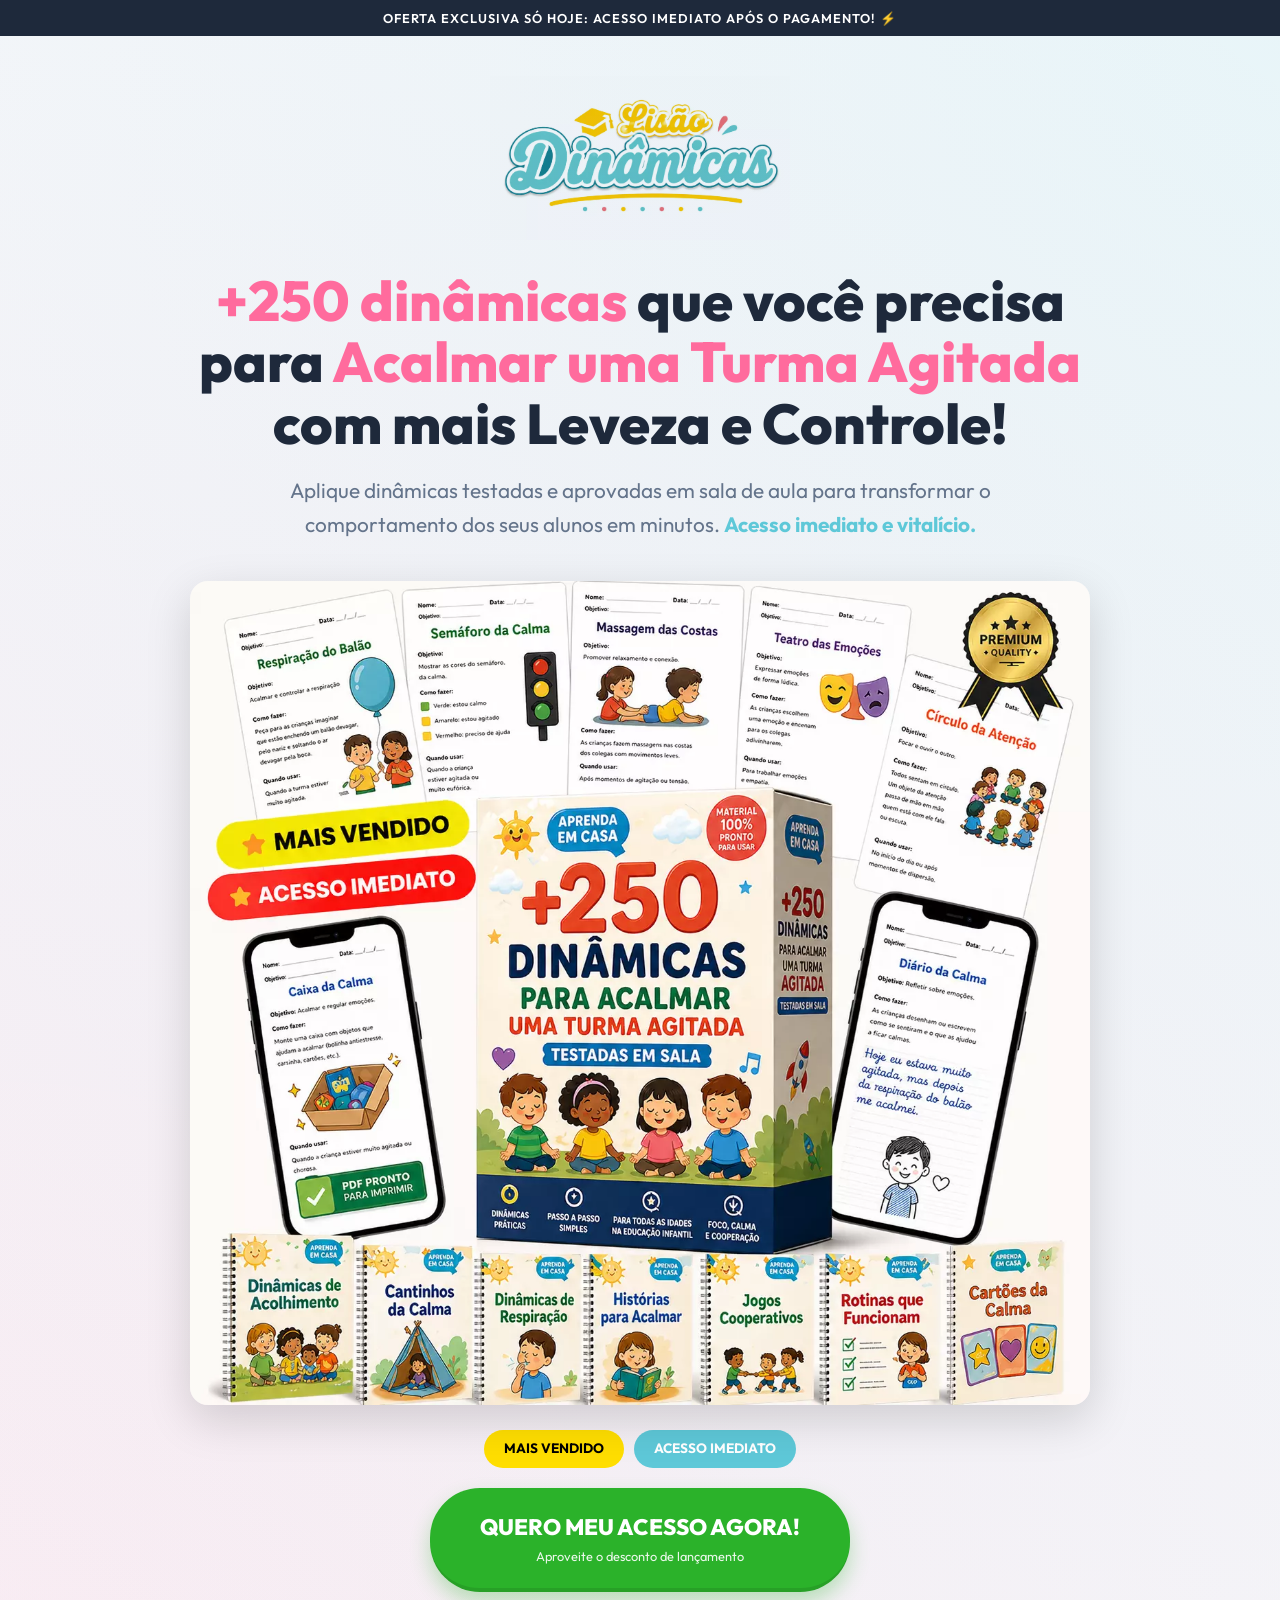
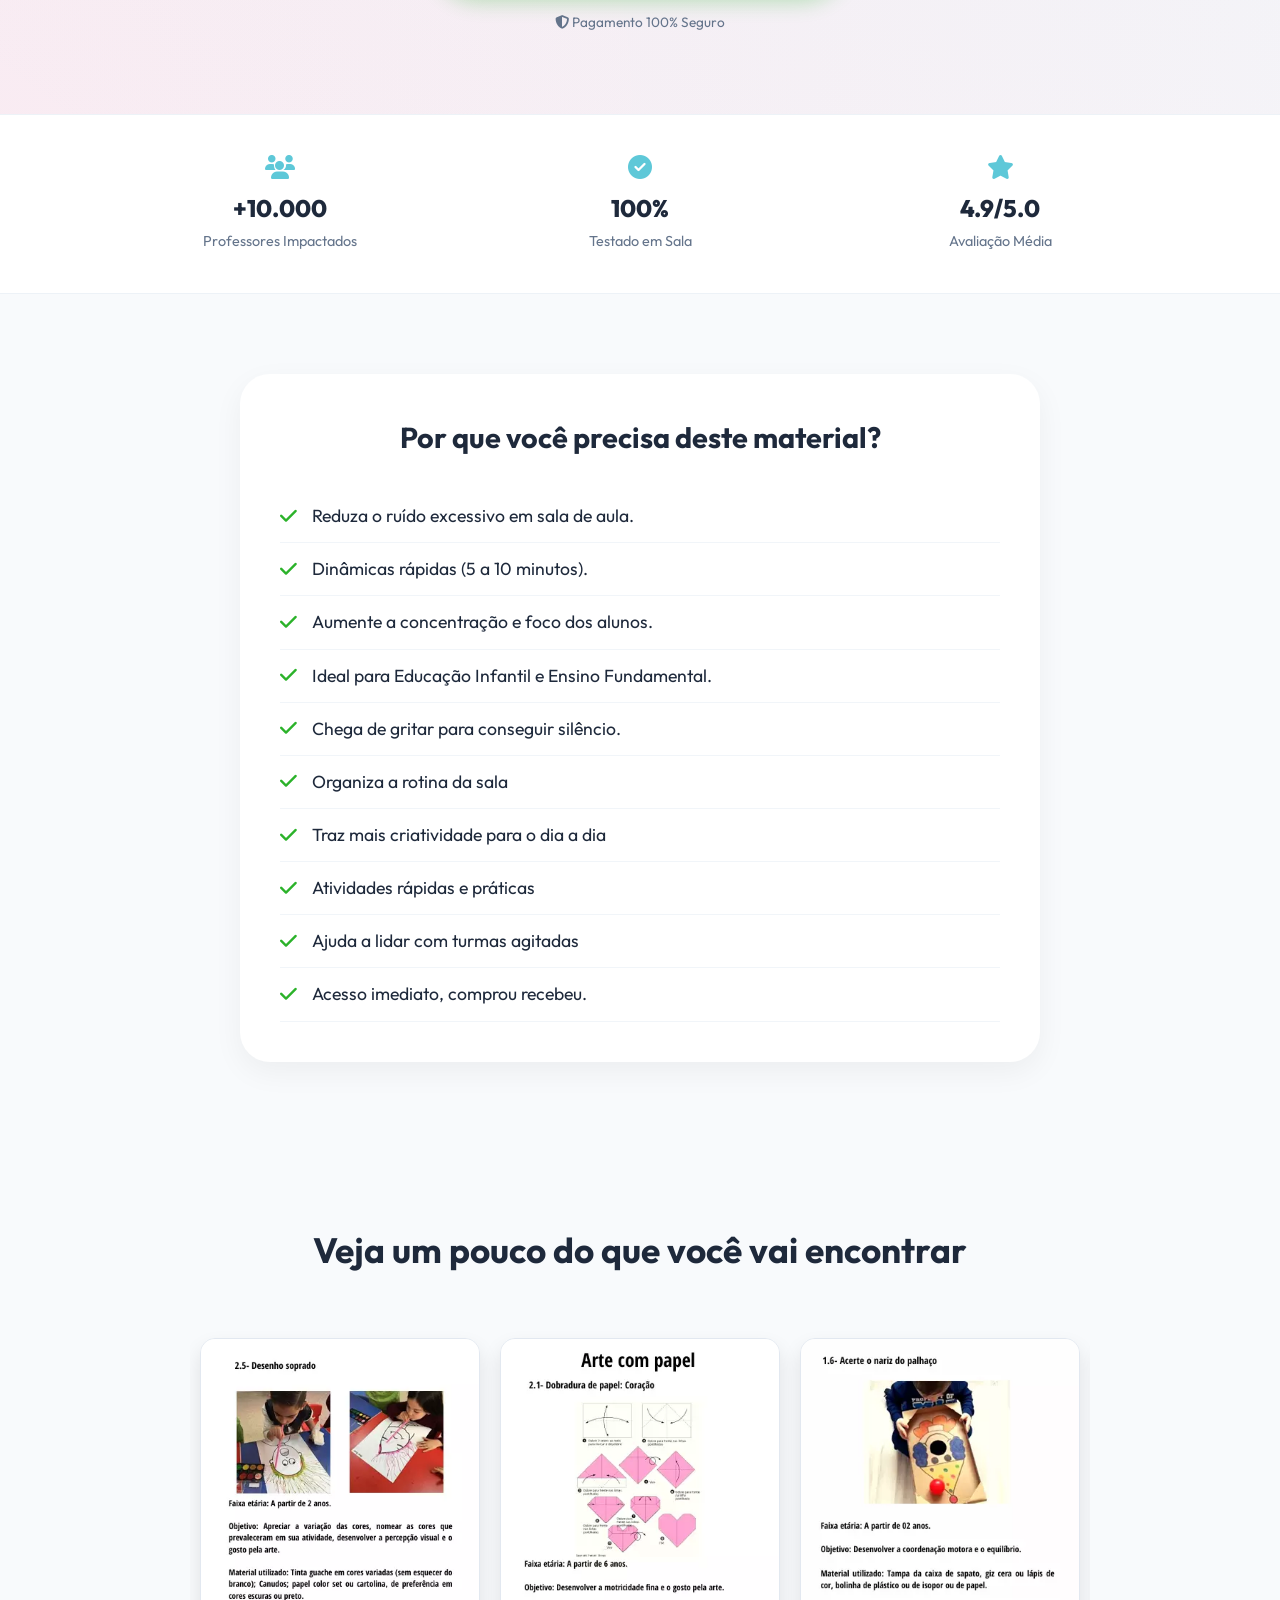
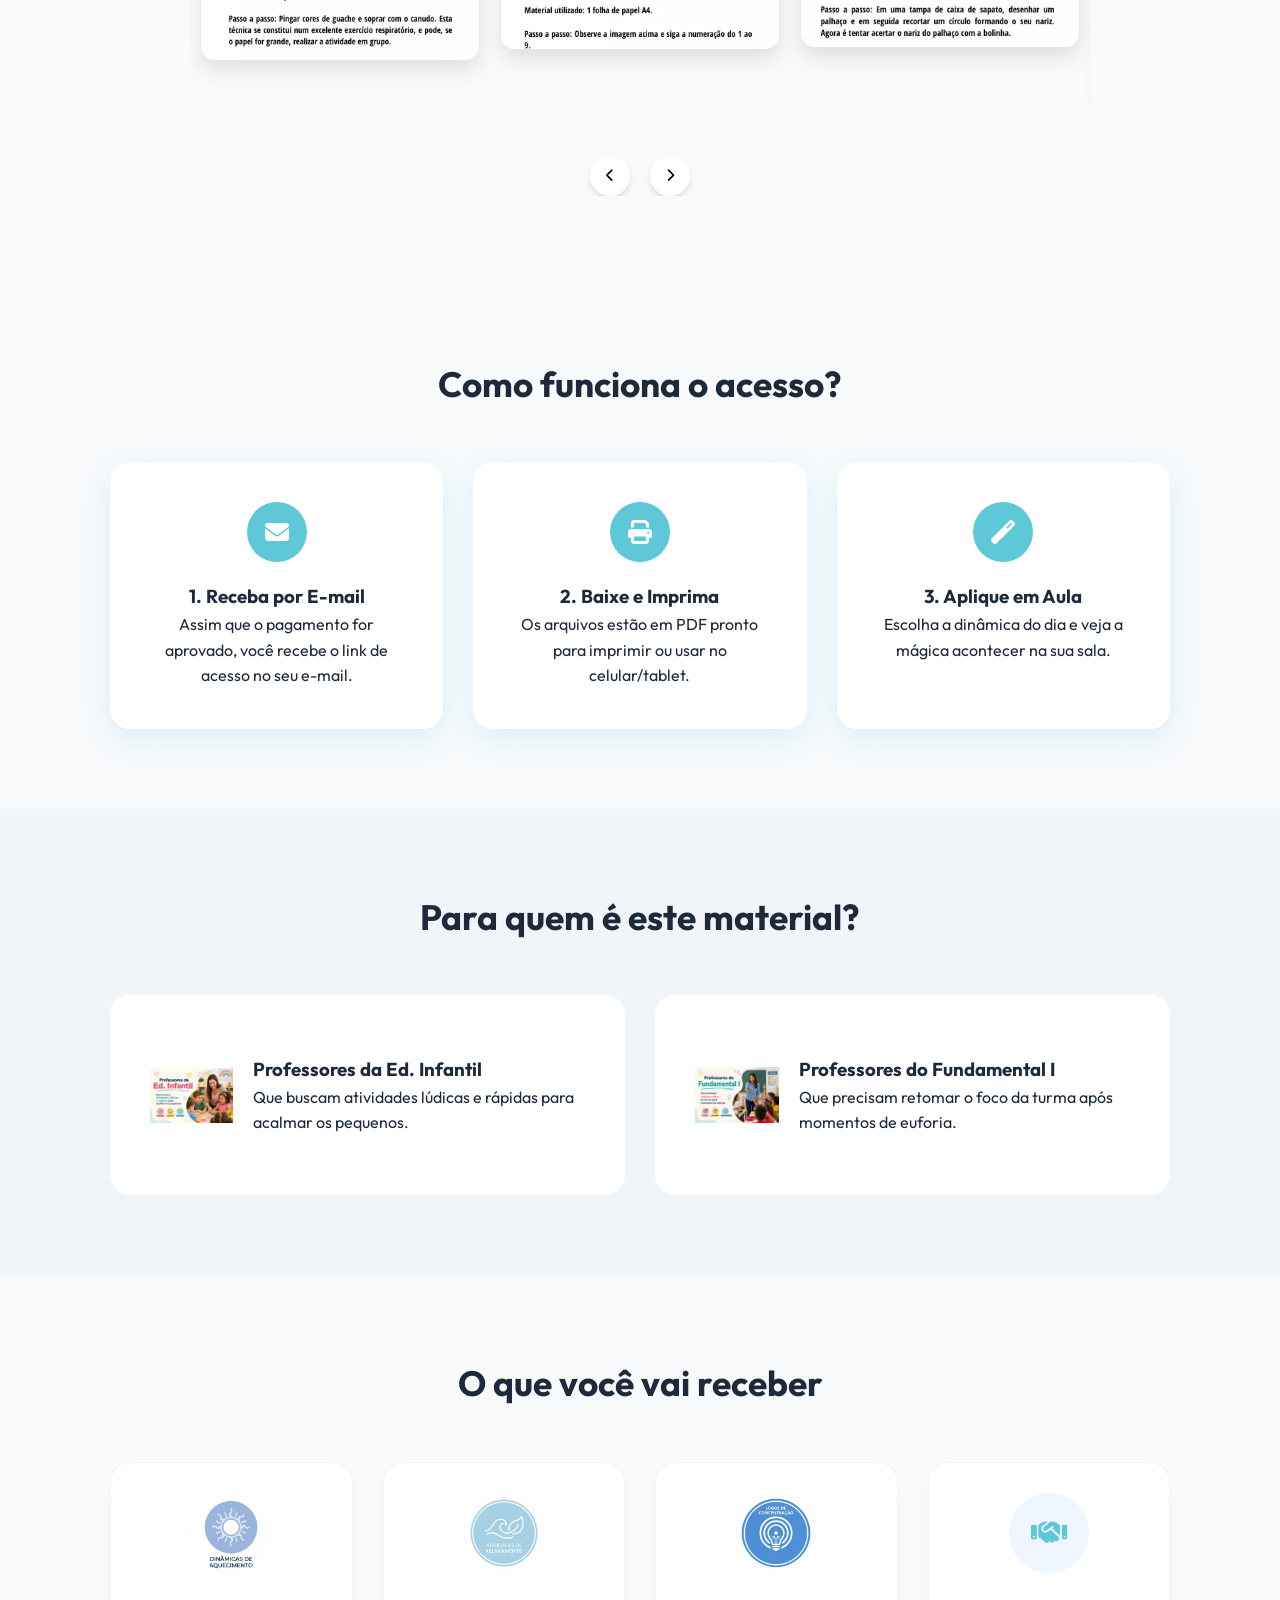
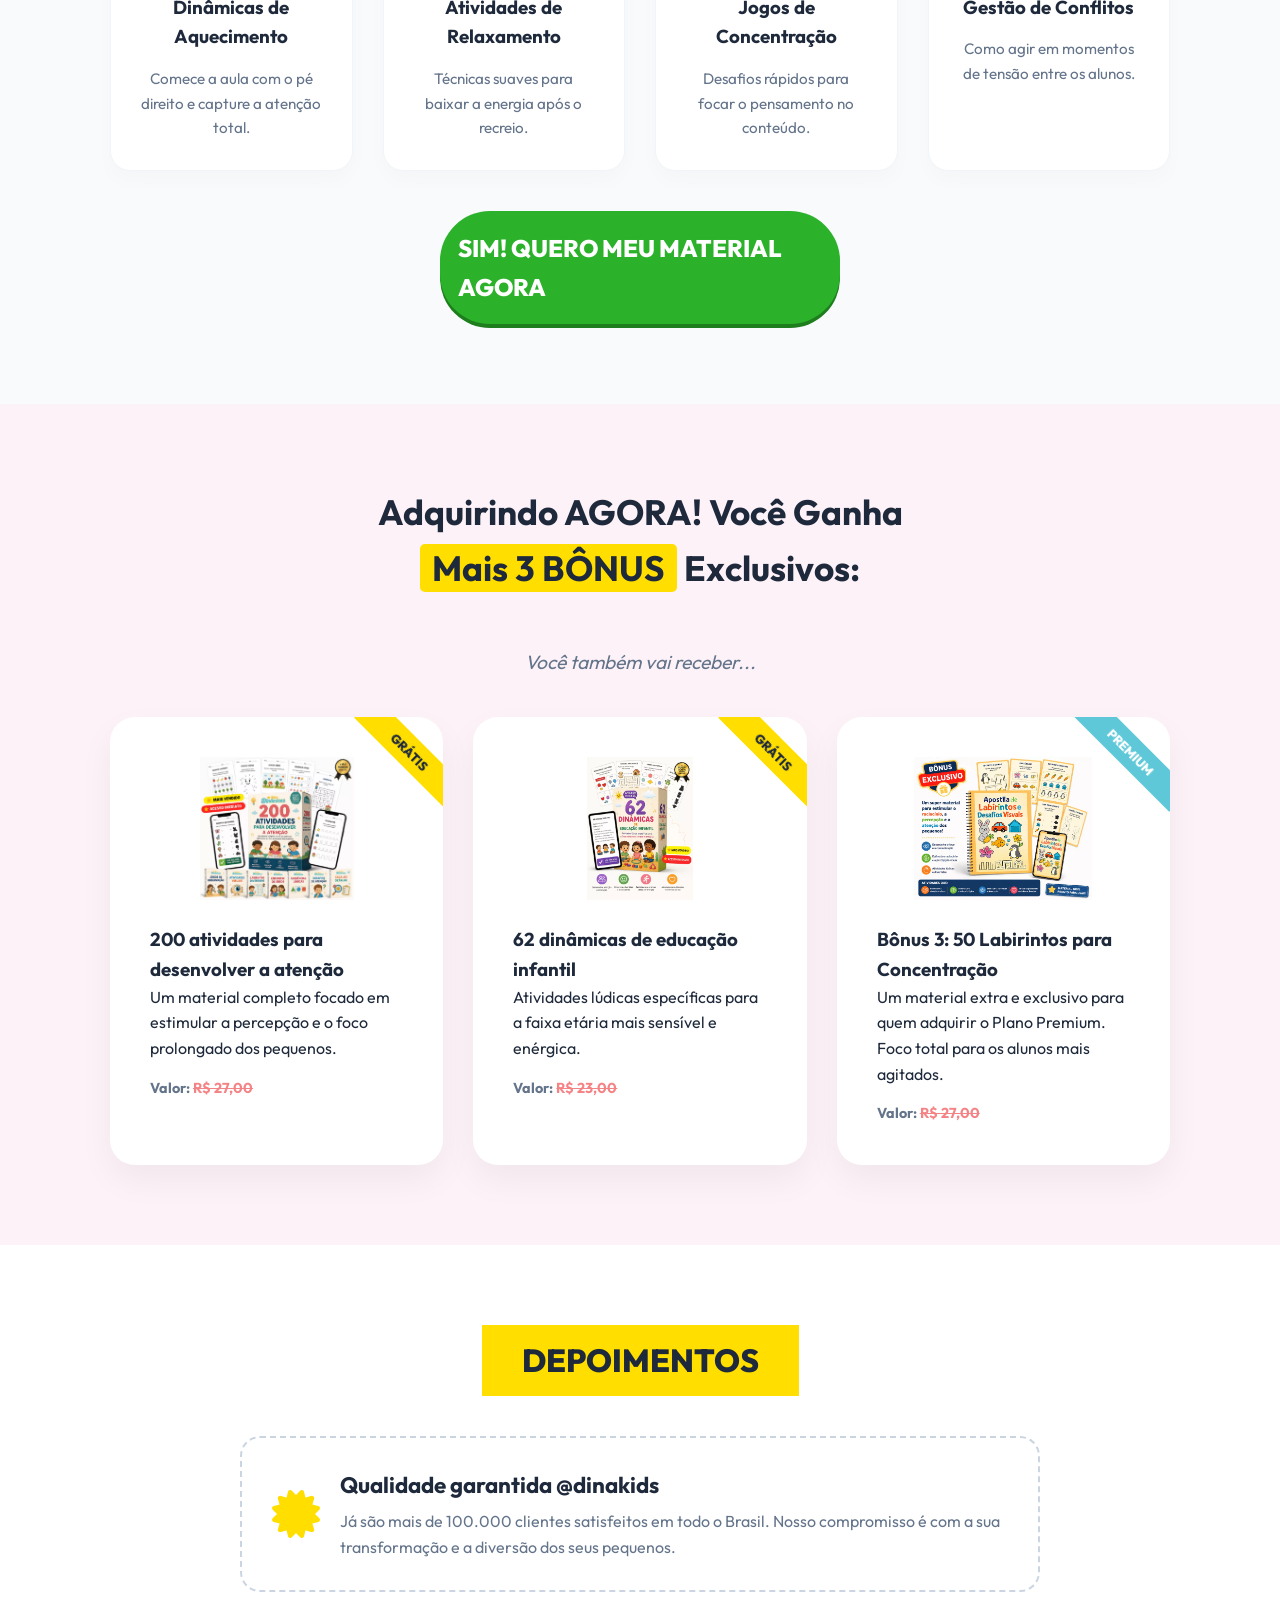
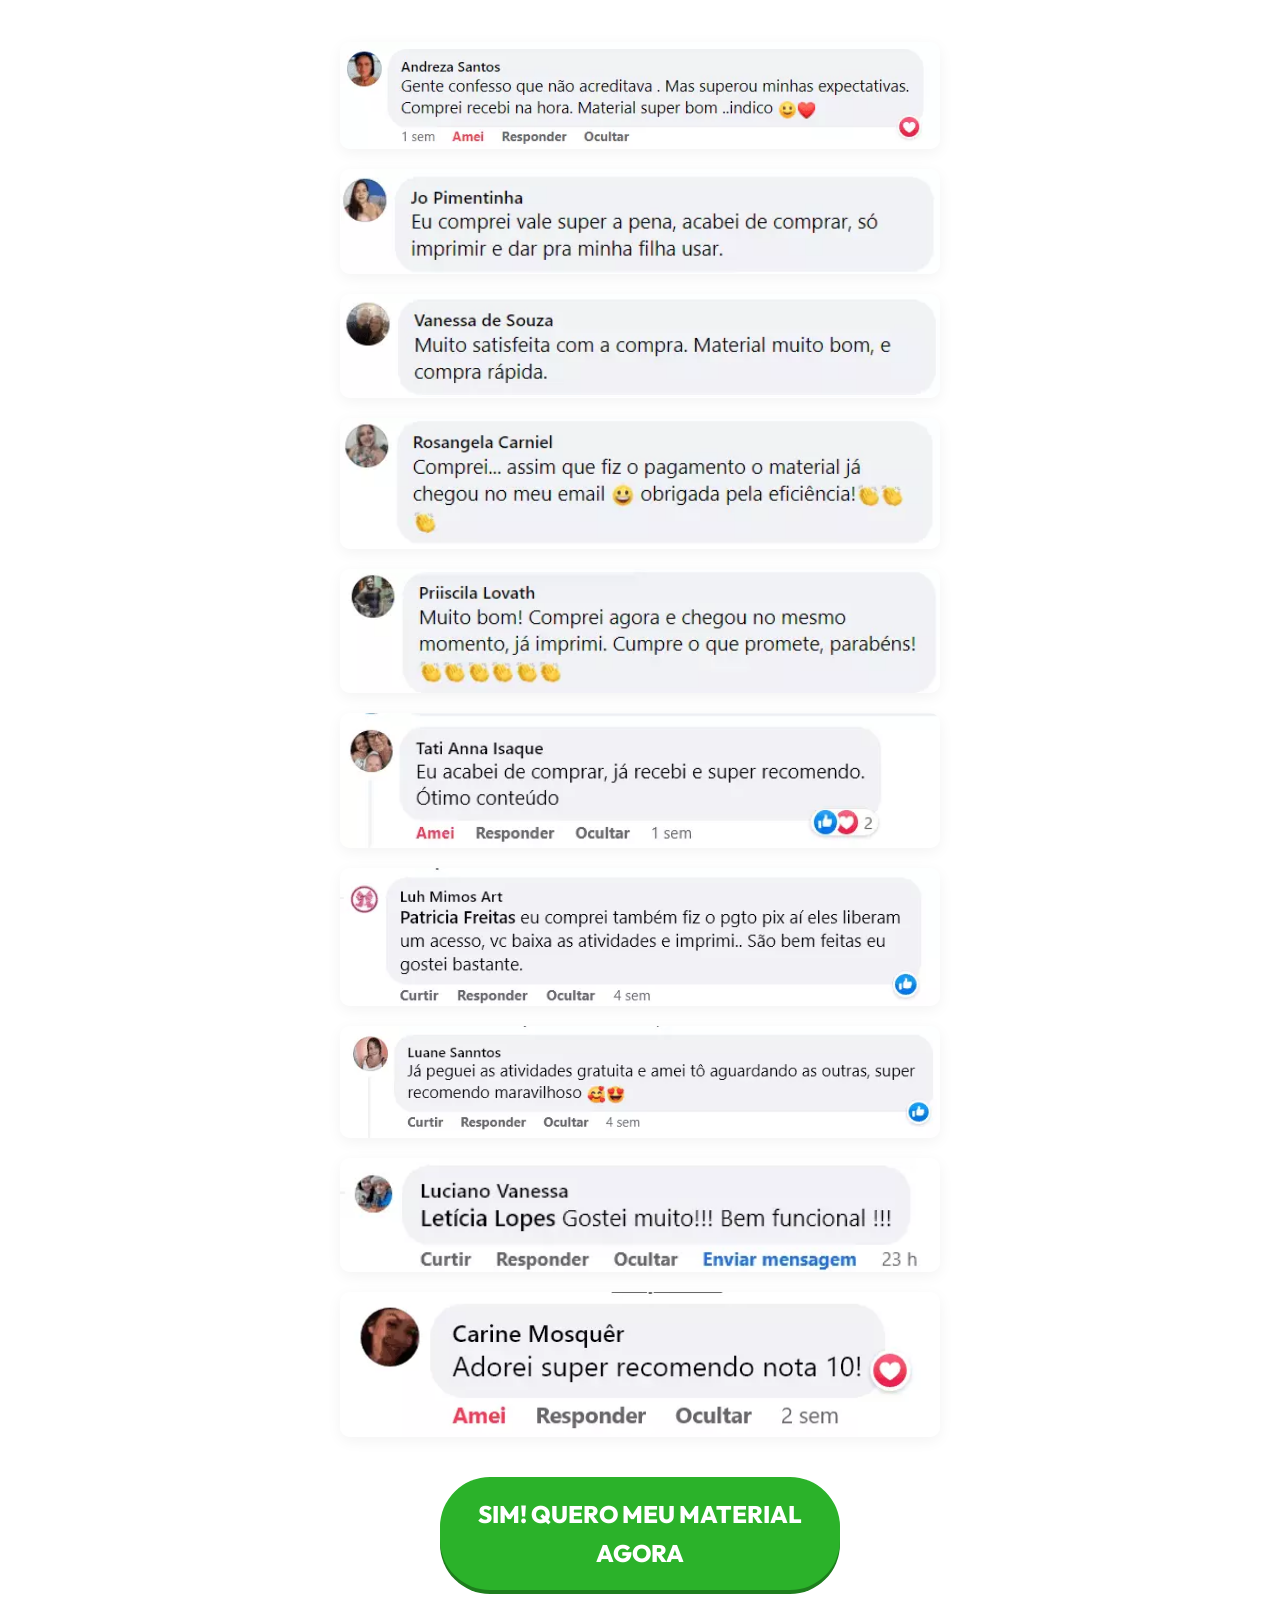
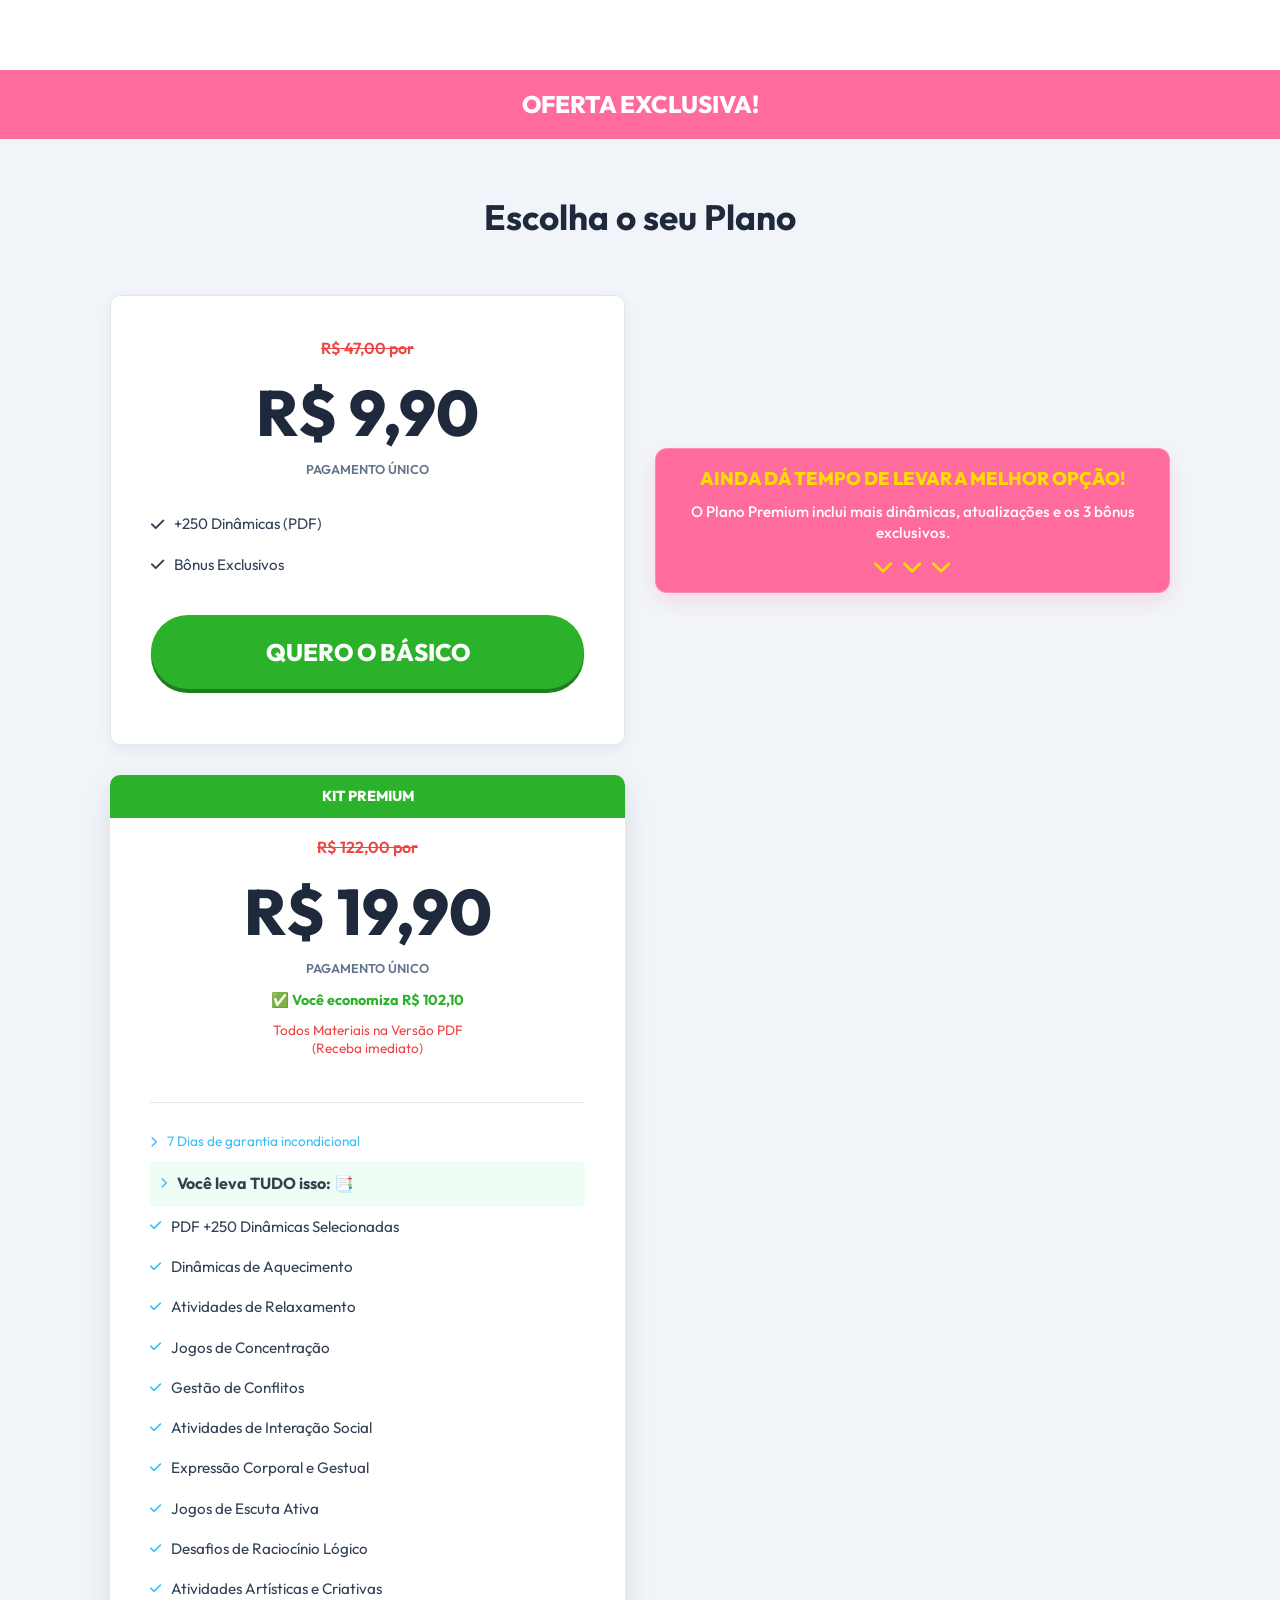
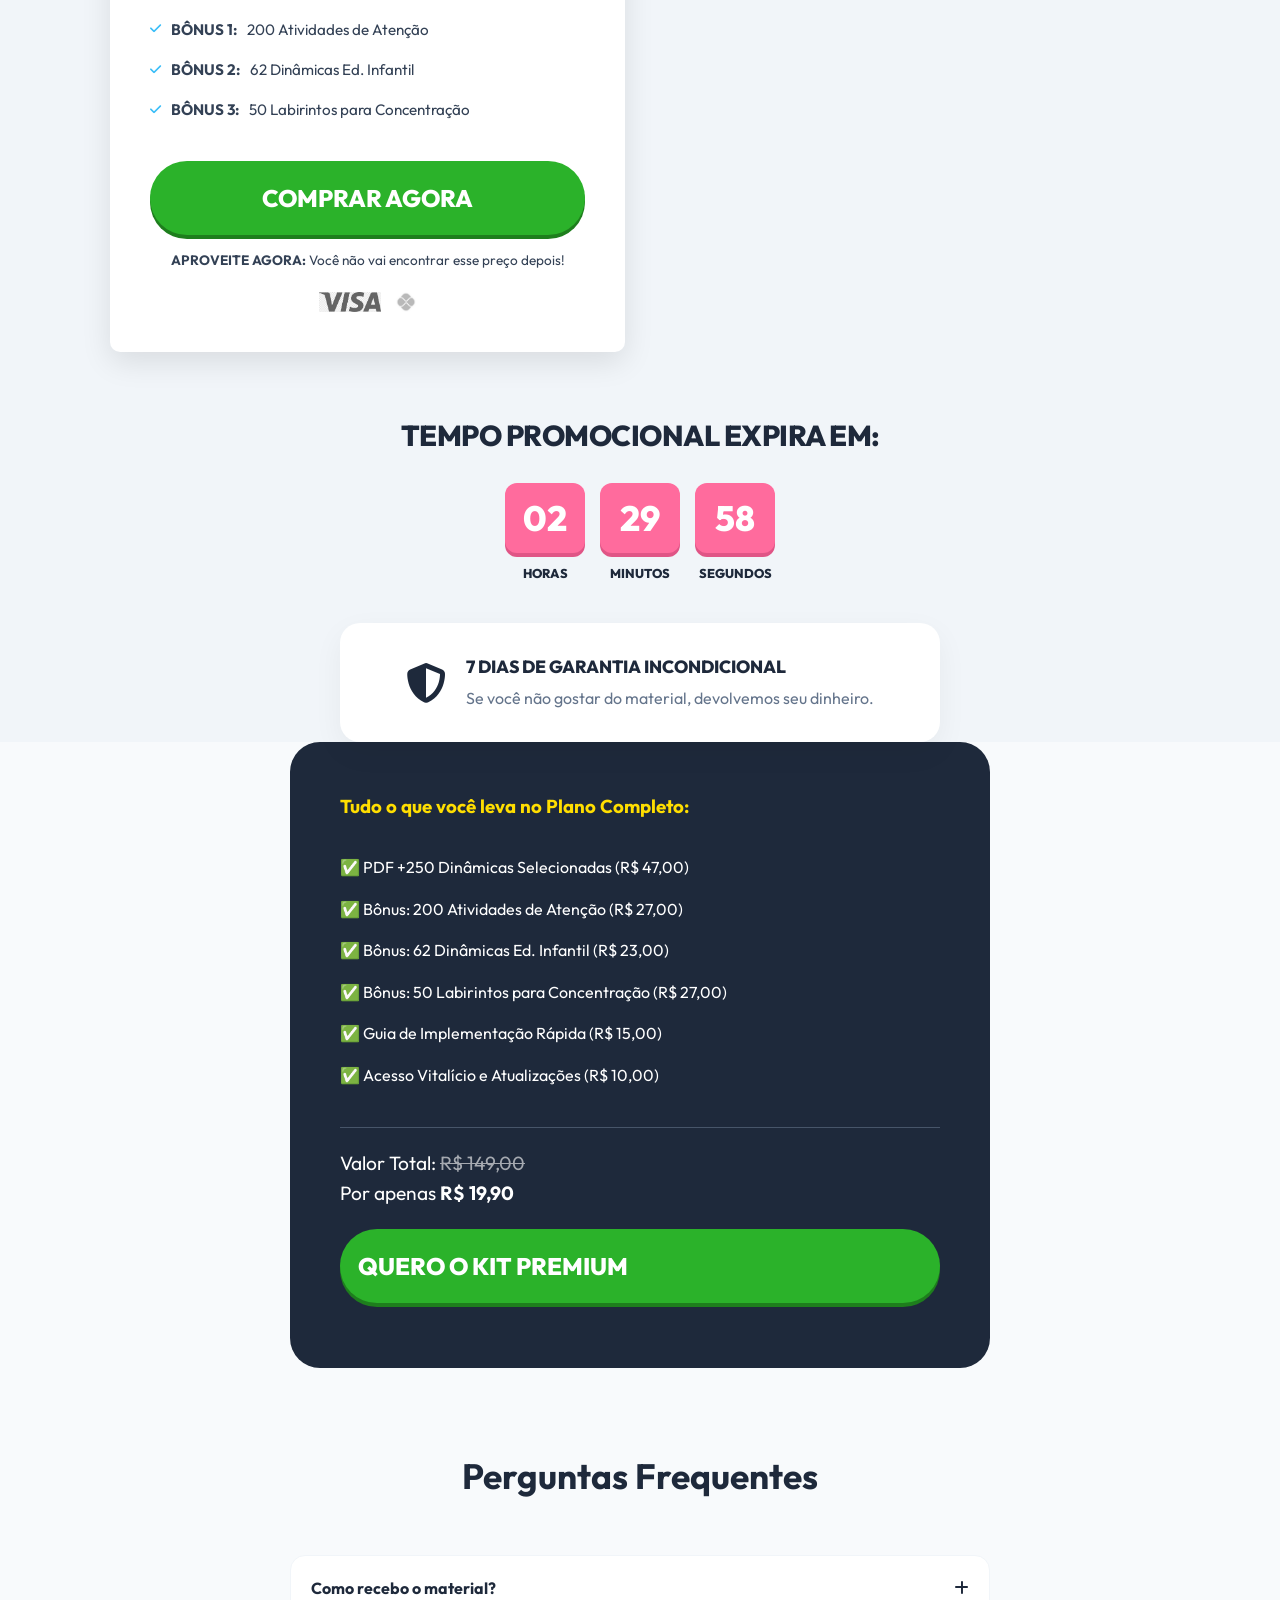
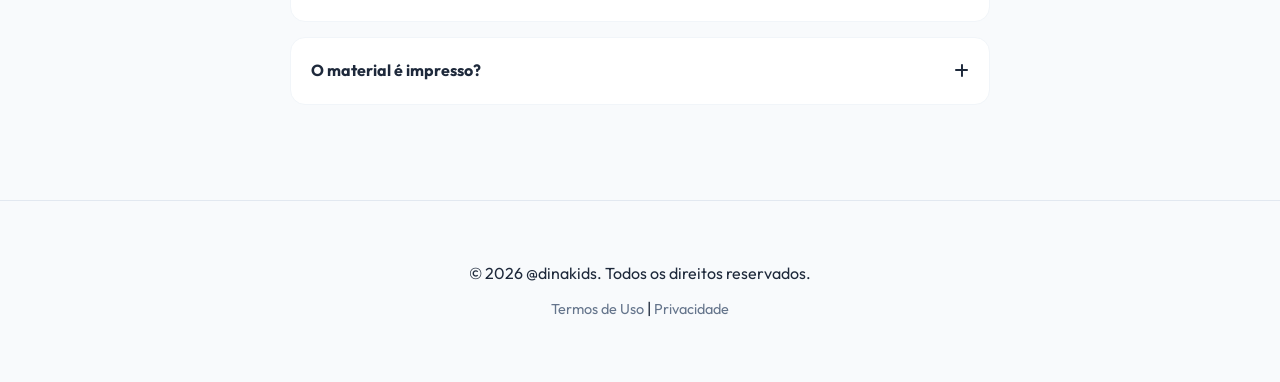
==== commit ec0a08a2: "Add files via upload" ====
--- a/pg kids/index.html
+++ b/pg kids/index.html
@@ -78,17 +78,7 @@
 
             <div class="hero-content">
                 <div class="mockup-placeholder" id="main-mockup">
-                    <div class="video-container">
-                        <video autoplay muted playsinline id="main-video" poster="mockup abaixo da headline.webp" style="width: 100%; height: auto; border-radius: 18px; box-shadow: 0 15px 45px rgba(0,0,0,0.15); display: block;">
-                            <source src="video.mp4.MOV" type="video/mp4">
-                            <source src="video.mp4.MOV" type="video/quicktime">
-                            Seu navegador não suporta vídeos.
-                        </video>
-                        <button id="unmute-btn" class="unmute-overlay">
-                            <div class="unmute-icon"><i class="fas fa-volume-up"></i></div>
-                            <span>CLIQUE PARA OUVIR</span>
-                        </button>
-                    </div>
+                    <img src="mockup abaixo da headline.webp" alt="Conheça o Material" class="hero-mockup-img" style="width: 100%; height: auto; border-radius: 18px; box-shadow: 0 15px 45px rgba(0,0,0,0.15); display: block;">
                 </div>
 
                 <div class="hero-cta">
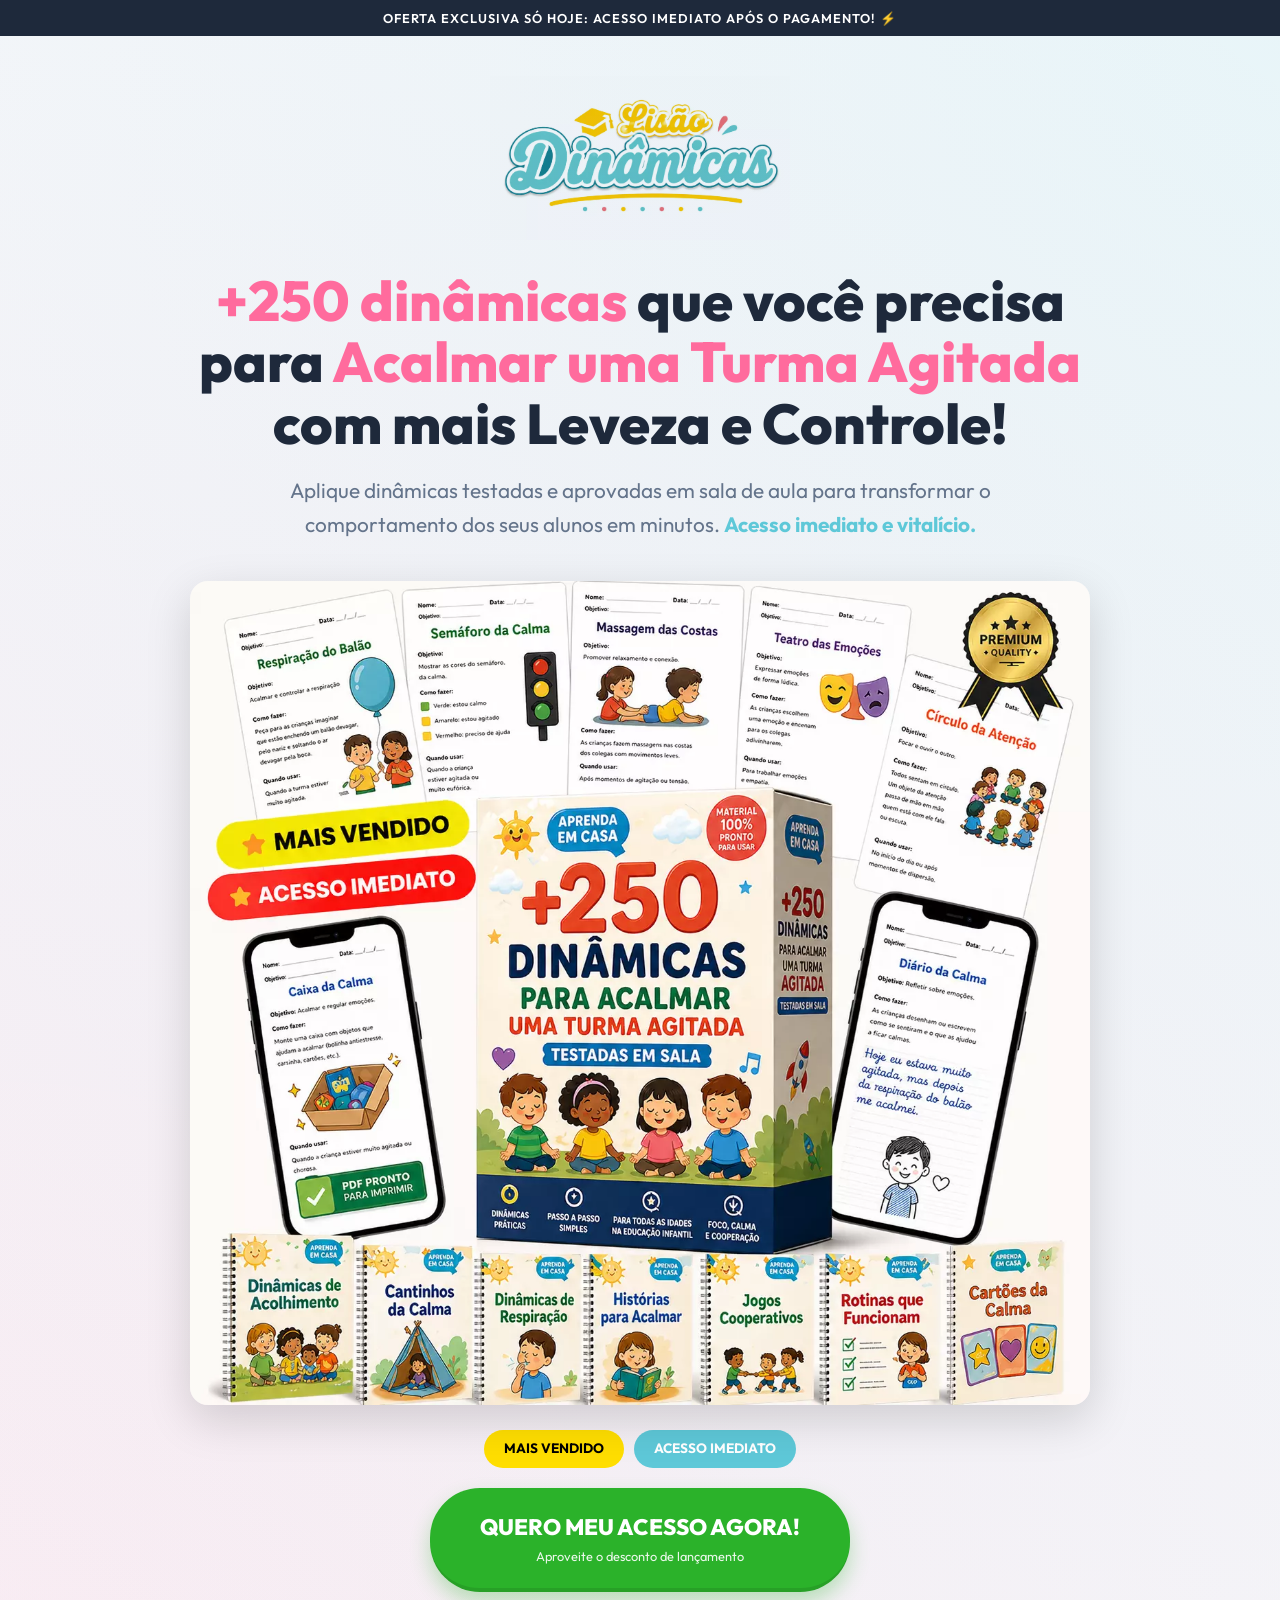
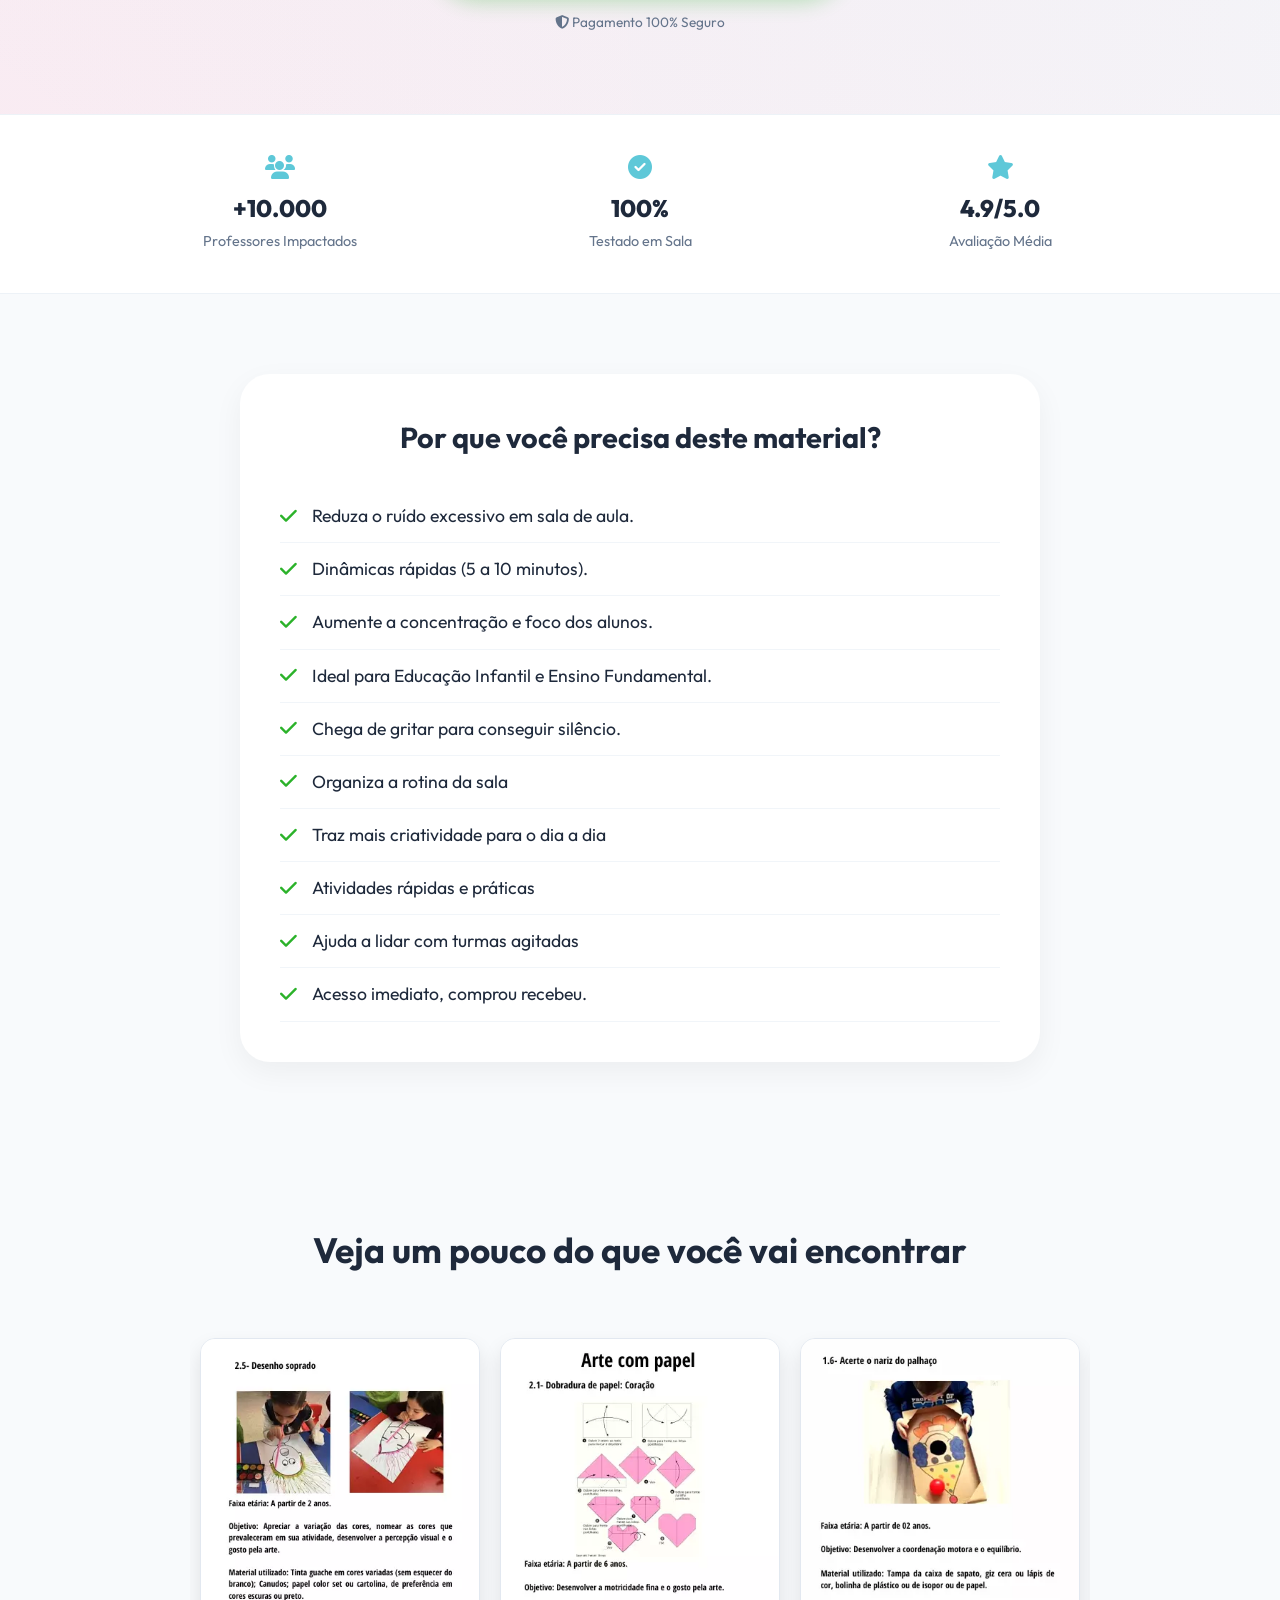
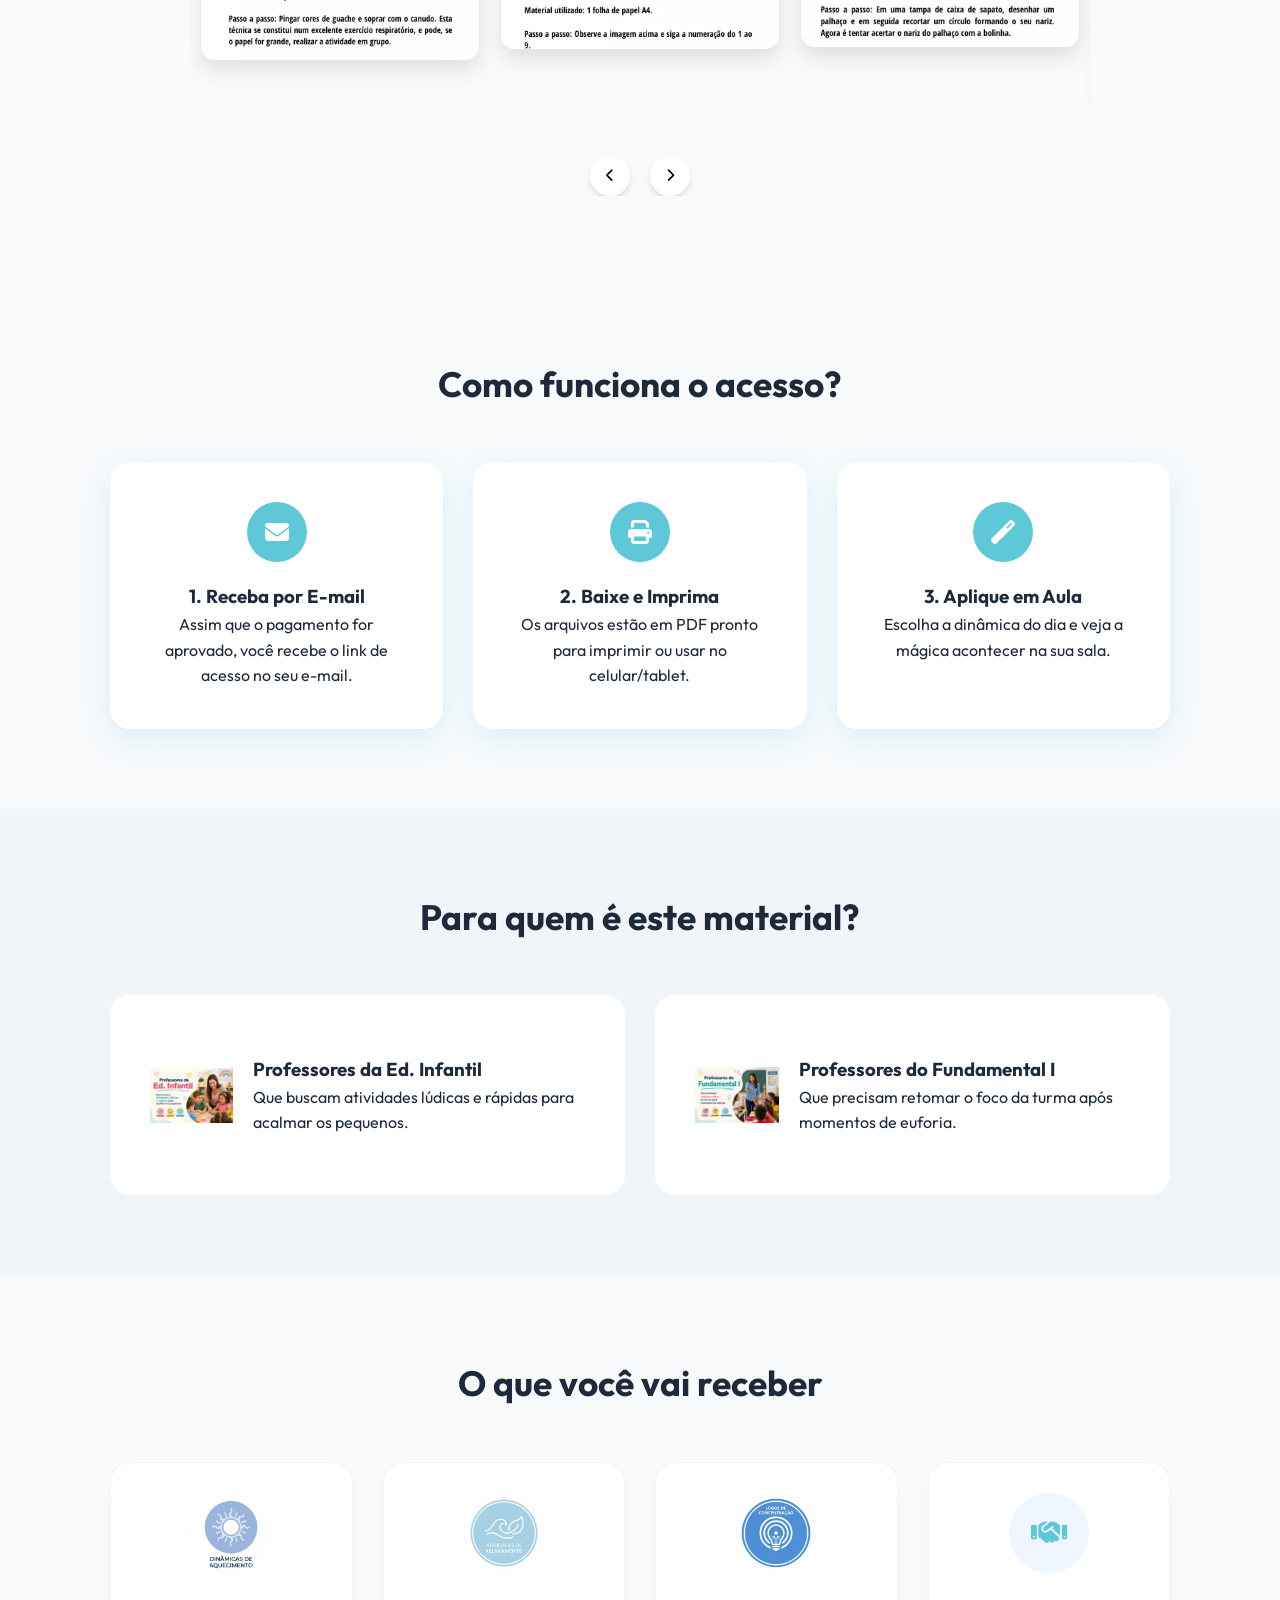
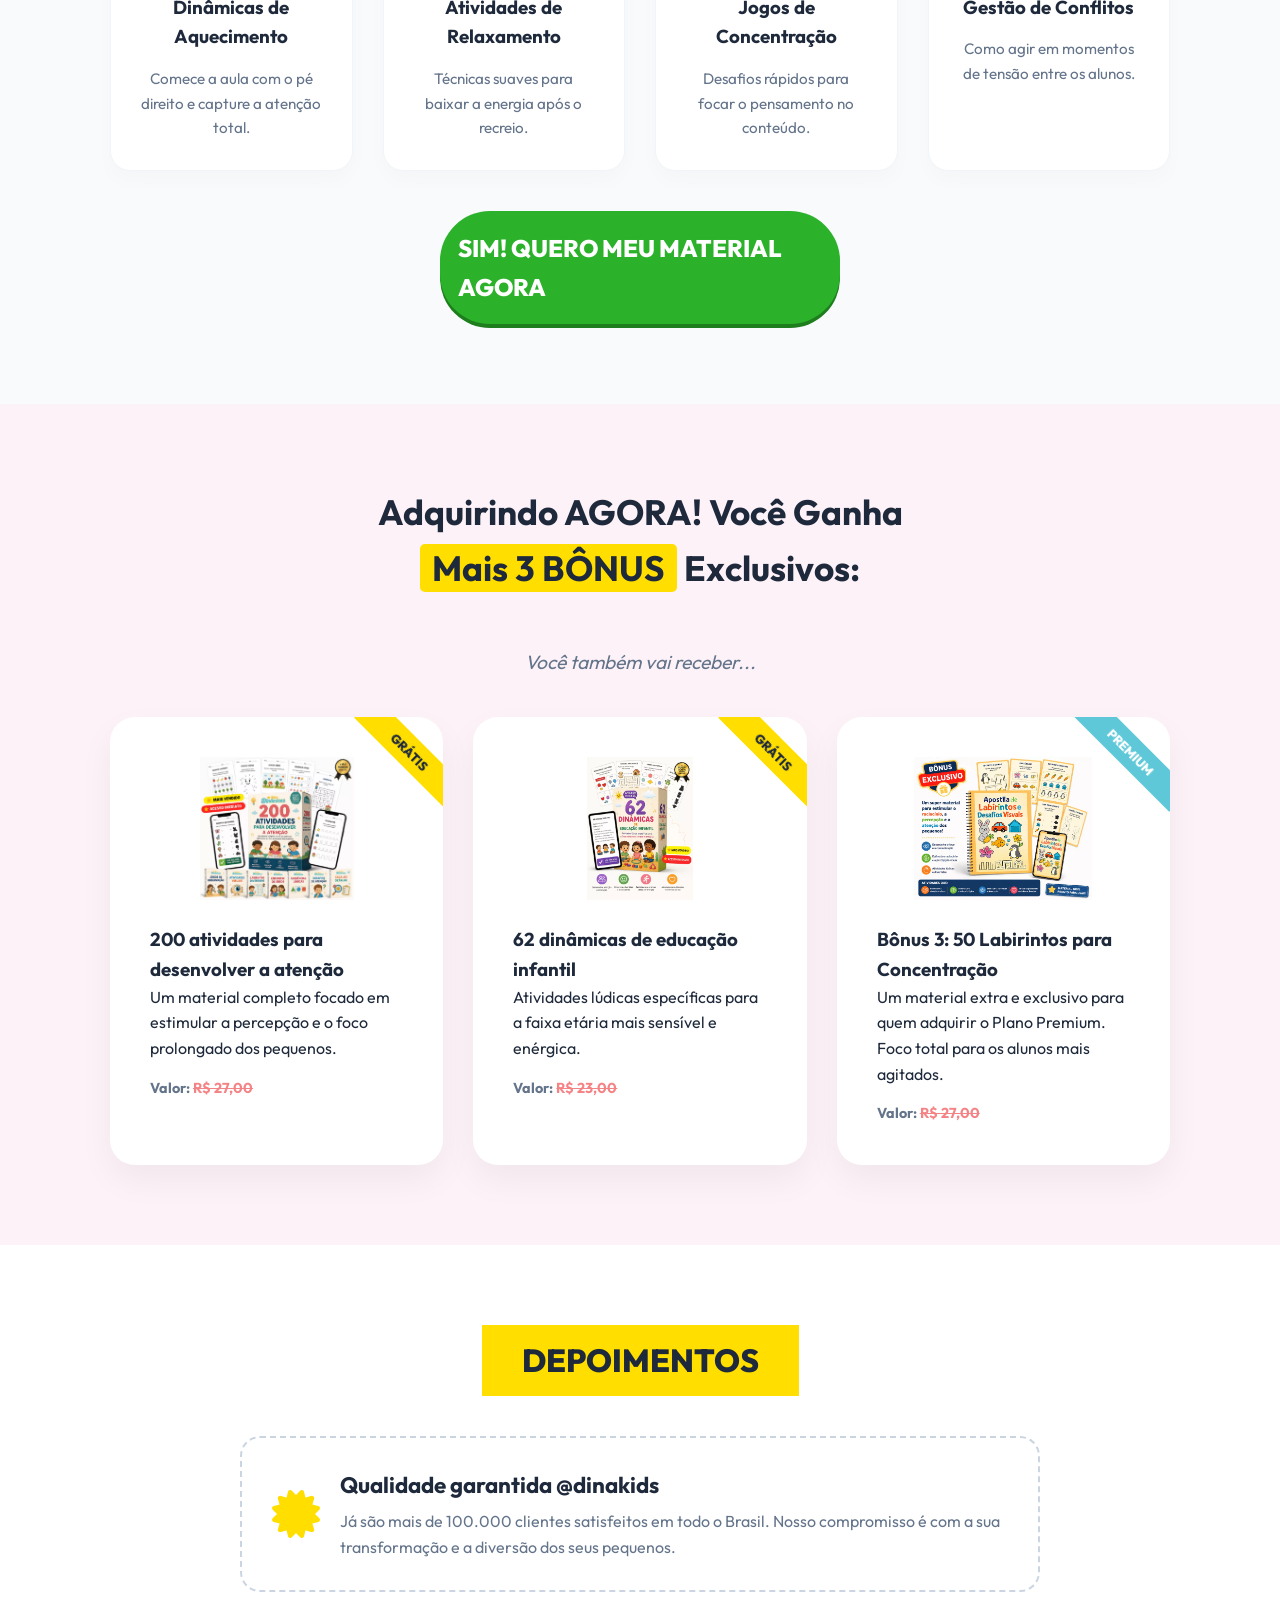
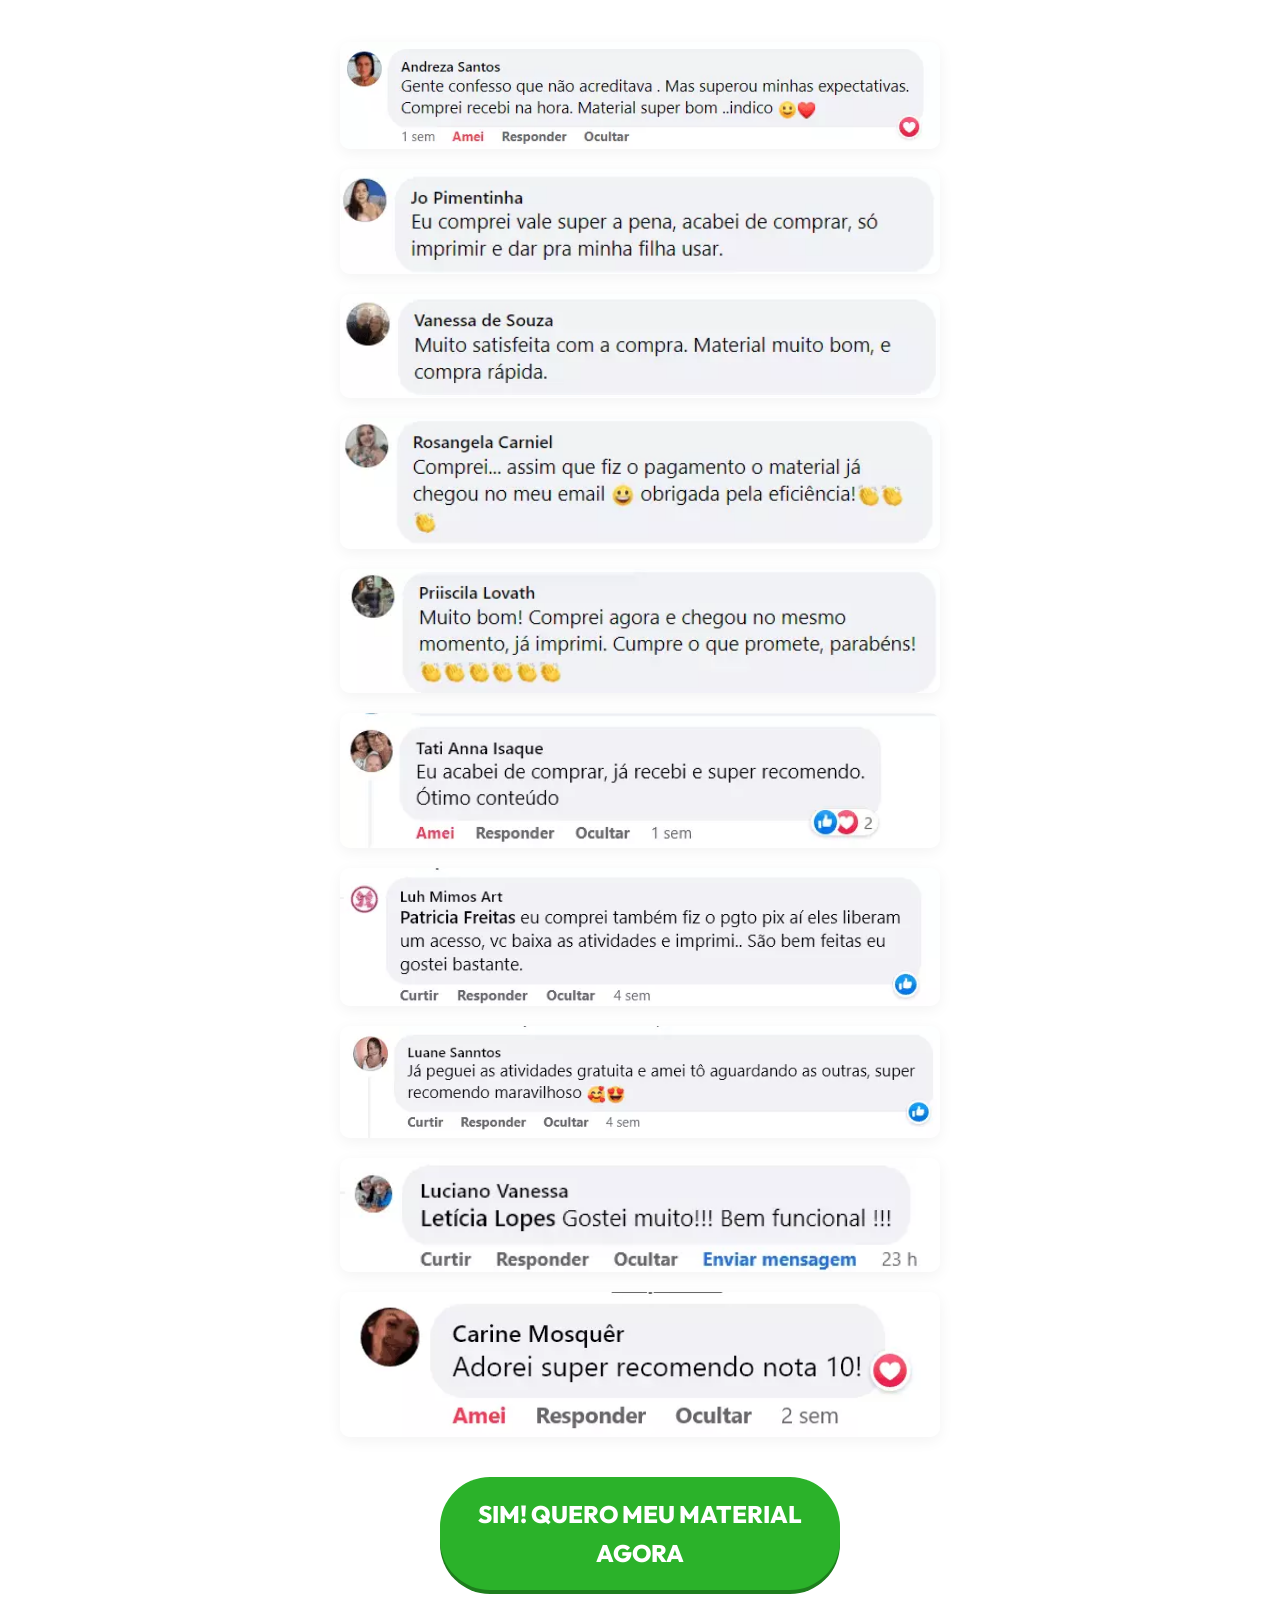
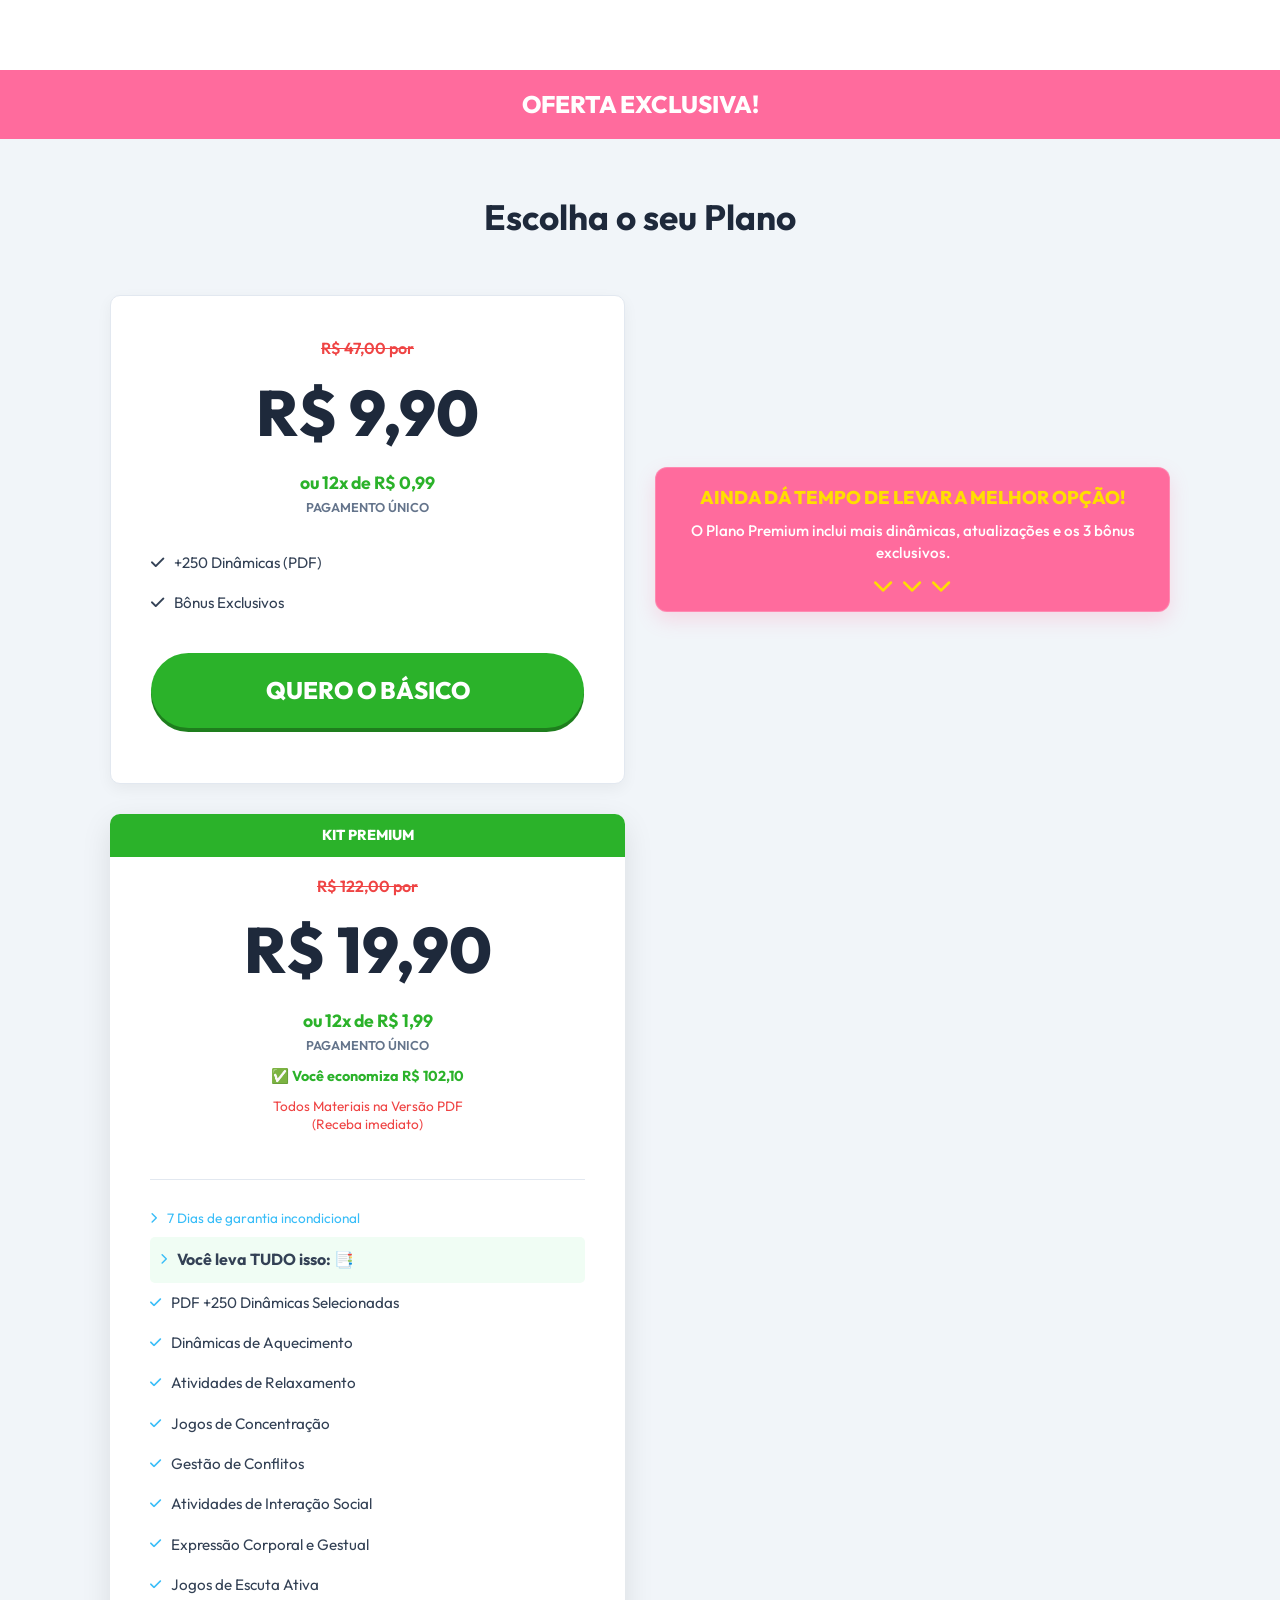
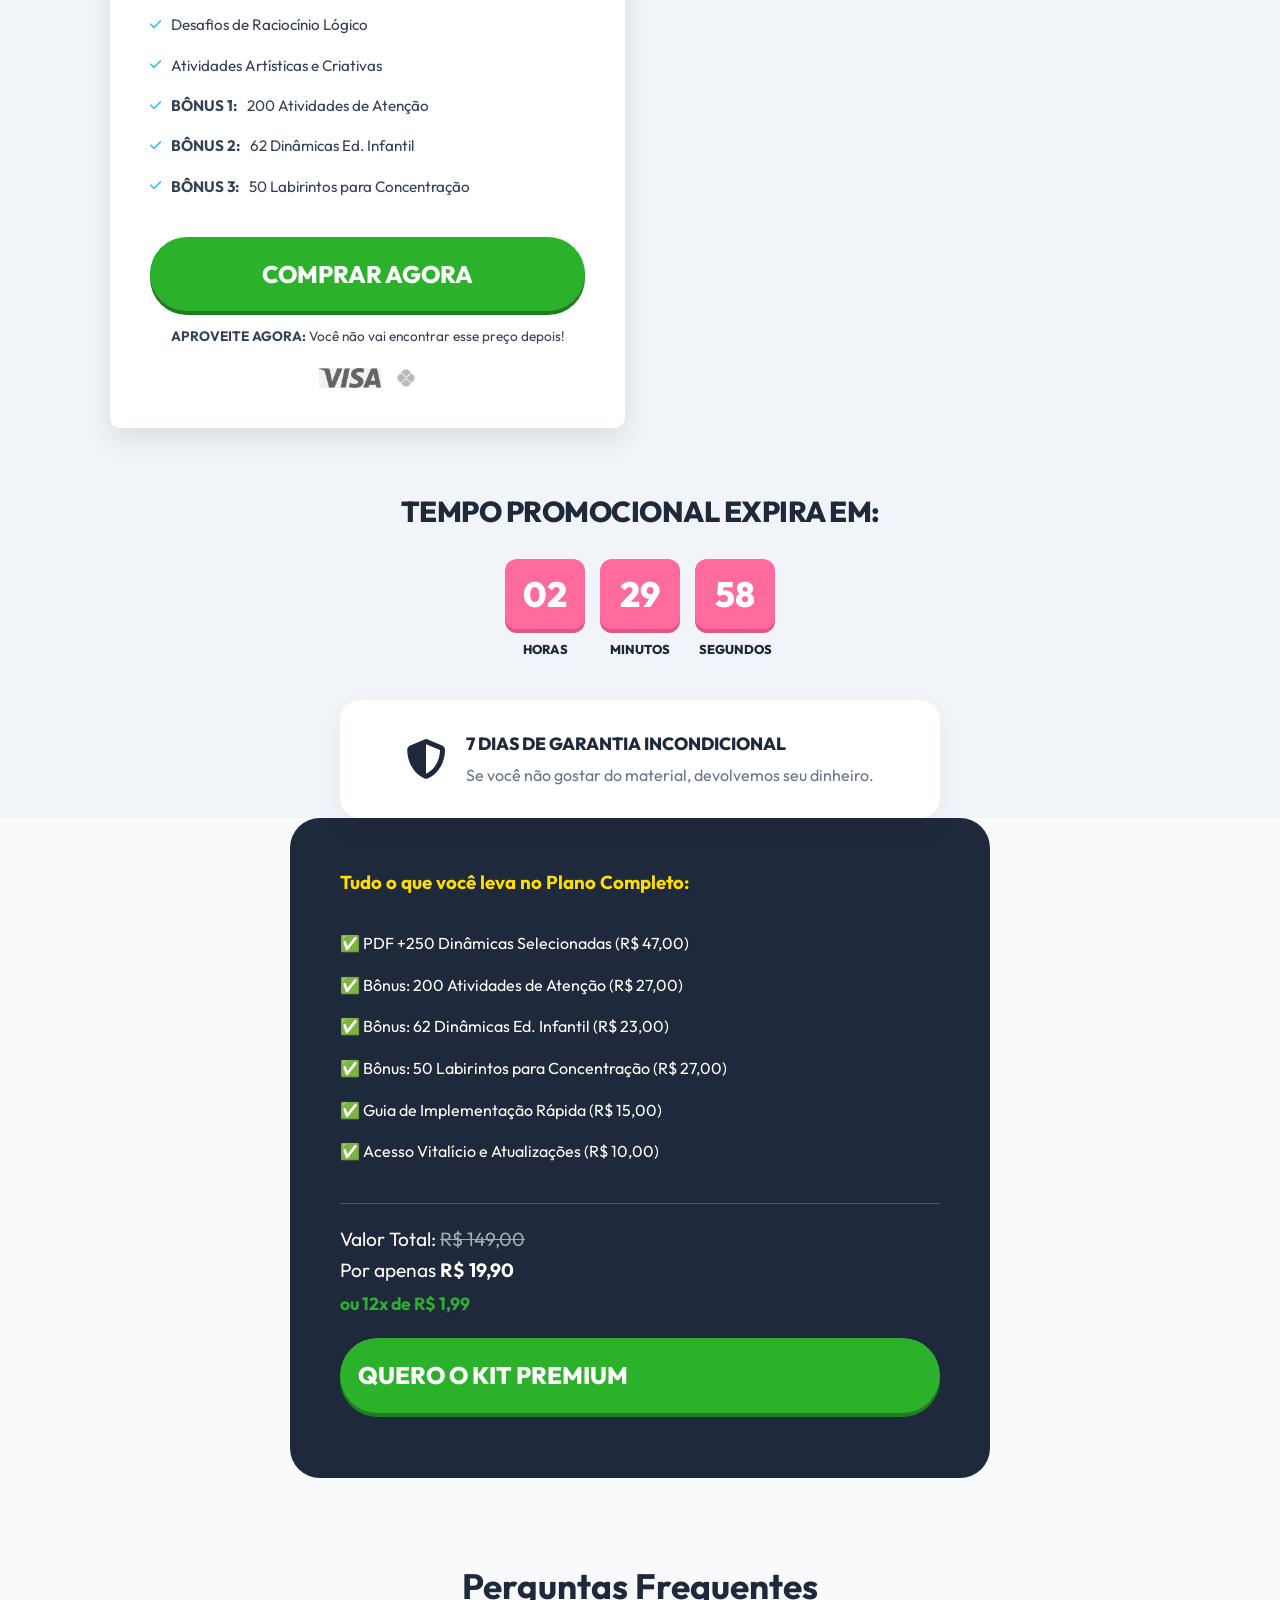
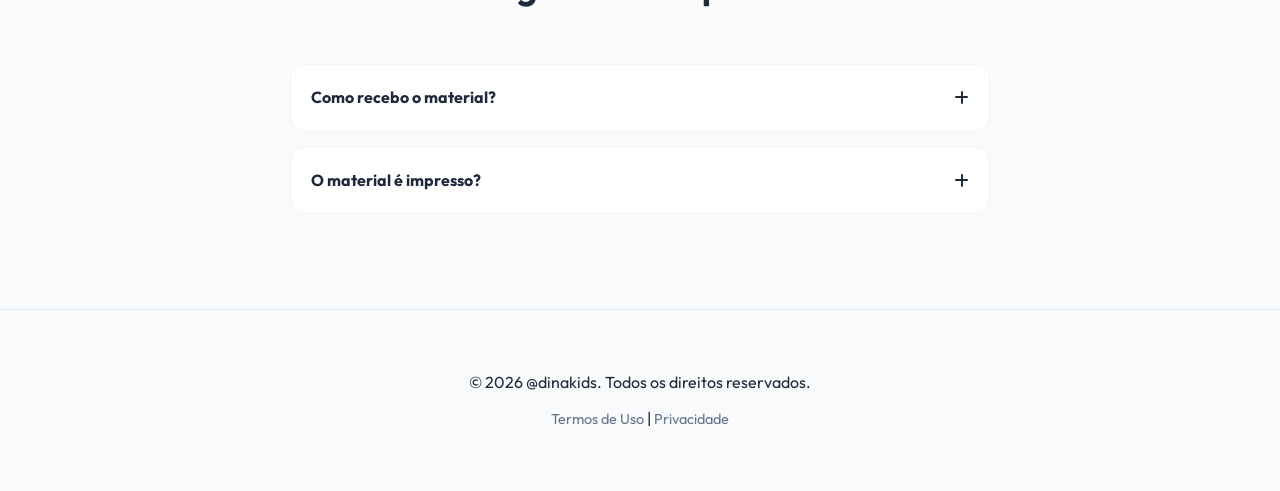
==== commit 2597d239: "Add files via upload" ====
--- a/pg kids/index.html
+++ b/pg kids/index.html
@@ -28,7 +28,7 @@
 
     <link rel="stylesheet" href="style.css">
 
-    <!-- Meta Pixel Code -->
+    <!-- Meta Pixel + UTM Tracking - LeadFlow -->
     <script>
         !function (f, b, e, v, n, t, s) {
             if (f.fbq) return; n = f.fbq = function () {
@@ -43,17 +43,38 @@
             'https://connect.facebook.net/en_US/fbevents.js');
         fbq('init', '27687904280797981');
         fbq('track', 'PageView');
+        (function () {
+            var params = new URLSearchParams(window.location.search);
+            var cmp = params.get('utm_campaign') || '';
+            var src = params.get('utm_source') || '';
+            var ad = params.get('utm_content') || '';
+
+            if (cmp || src || ad) {
+                document.querySelectorAll('a').forEach(function (b) {
+                    if (!b.href || b.href.startsWith('javascript:')) return;
+                    try {
+                        var url = new URL(b.href);
+                        // Para links de WhatsApp
+                        if (b.href.indexOf('wa.me') !== -1 || b.href.indexOf('api.whatsapp.com') !== -1) {
+                            // Usa muitos espaços e uma nova linha para empurrar a tag para fora da visão imediata no celular
+                            var refTag = ' \n\n\n\n\n\n\n\n\n\n [REF:cmp=' + cmp + '&src=' + src + '&ad=' + ad + ']';
+                            var currentText = url.searchParams.get('text') || '';
+                            url.searchParams.set('text', currentText + refTag);
+                        } else {
+                            // Outros Links (Ex: Kiwify, Hotmart, Perfect Pay)
+                            if (cmp && !url.searchParams.has('utm_campaign')) url.searchParams.set('utm_campaign', cmp);
+                            if (src && !url.searchParams.has('utm_source')) url.searchParams.set('utm_source', src);
+                            if (ad && !url.searchParams.has('utm_content')) url.searchParams.set('utm_content', ad);
+                        }
+                        b.href = url.toString();
+                    } catch (e) { }
+                });
+            }
+        })();
     </script>
     <noscript><img height="1" width="1" style="display:none"
             src="https://www.facebook.com/tr?id=27687904280797981&ev=PageView&noscript=1" /></noscript>
-    <!-- End Meta Pixel Code -->
-
-    <!-- UTMify Pixel -->
-    <script>
-        window.pixelId = "692cd7f5a578e2dd573d526b"; var a =
-            document.createElement("script"); a.setAttribute("async", "");
-        a.setAttribute("defer", ""); a.setAttribute("src", "https://cdn.utmify.com.br/scripts/pixel/pixel.js"); document.head.appendChild(a);
-    </script>
+    <!-- End Meta Pixel + UTM Tracking -->
 </head>
 
 <body>
@@ -342,13 +363,14 @@
                     <div class="price-header">
                         <span class="old-price">R$ 47,00 por</span>
                         <div class="current-price"><span class="price-currency">R$</span> 9,90</div>
+                        <span class="installments">ou 12x de R$ 0,99</span>
                         <span class="payment-method">PAGAMENTO ÚNICO</span>
                     </div>
                     <ul class="price-features simple-list">
                         <li><i class="fas fa-check"></i> +250 Dinâmicas (PDF)</li>
                         <li><i class="fas fa-check"></i> Bônus Exclusivos</li>
                     </ul>
-                    <a href="javascript:void(0)" class="btn-primary-v2" id="basic-plan-btn">QUERO O BÁSICO</a>
+                    <a href="https://wa.me/5583993675962?text=Oi! Vim pela página e quero garantir o acesso de R$9,90 😊" class="btn-primary-v2" id="basic-plan-btn">QUERO O BÁSICO</a>
                 </div>
 
                 <div class="premium-callout">
@@ -368,6 +390,7 @@
                     <div class="price-header">
                         <span class="old-price">R$ 122,00 por</span>
                         <div class="current-price"><span class="price-currency">R$</span> 19,90</div>
+                        <span class="installments">ou 12x de R$ 1,99</span>
                         <span class="payment-method">PAGAMENTO ÚNICO</span>
                         <div class="savings">✅ Você economiza <b>R$ 102,10</b></div>
                         <p class="format-text">Todos Materiais na Versão PDF<br>(Receba imediato)</p>
@@ -395,7 +418,7 @@
                         <li><i class="fas fa-check"></i> <b>BÔNUS 3:</b> 50 Labirintos para Concentração</li>
                     </ul>
 
-                    <a href="https://www.zuckpay.com.br/checkout/250-dinamicas-para-turma-agitada"
+                    <a href="https://wa.me/5583993675962?text=Oi! Vim pela página e quero garantir o acesso completo 😊"
                         class="btn-primary-v2 btn-pulse track-checkout-premium">COMPRAR AGORA</a>
 
                     <div class="limited-offer-text">
@@ -447,8 +470,10 @@
                     Valor Total: <span class="strikethrough">R$ 149,00</span>
                     <br>
                     <span>Por apenas <b>R$ 19,90</b></span>
-                </div>
-                <a href="https://www.zuckpay.com.br/checkout/250-dinamicas-para-turma-agitada"
+                    <br>
+                    <span class="installments" style="margin-top: 5px;">ou 12x de R$ 1,99</span>
+                </div>
+                <a href="https://wa.me/5583993675962?text=Oi! Vim pela página e quero garantir o acesso completo 😊"
                     class="btn-primary-v2 btn-pulse track-checkout-premium" style="margin-top: 20px;">QUERO O KIT
                     PREMIUM</a>
             </div>
@@ -483,33 +508,7 @@
         </div>
     </footer>
 
-    <!-- Upsell Pop-up -->
-    <div class="upsell-overlay" id="upsell-popup">
-        <div class="upsell-content">
-            <div class="best-seller-tag">MAIS VENDIDO 🔥</div>
-            <div class="upsell-header">ESPERA! NÃO VÁ AINDA... 🛑</div>
-            <h3>OFERTA DE ÚLTIMA HORA!</h3>
-            <p>Vimos que você escolheu o plano básico. Que tal levar o <b>KIT PREMIUM COMPLETO</b> por apenas mais <b>R$
-                    5,00</b>?</p>
-
-            <div class="upsell-price">
-                <span class="old-price">De R$ 19,90 por</span>
-                <div class="new-price">R$ 14,90</div>
-                <small>Pagamento Único | Acesso Vitalício</small>
-            </div>
-
-            <div class="upsell-actions">
-                <a href="https://www.zuckpay.com.br/checkout/250-dinamicas-para-turma-agitada-desconto"
-                    class="btn-primary-v2 btn-pulse track-checkout-upsell">SIM!
-                    QUERO O DESCONTO (R$ 14,90)</a>
-                <a href="https://www.zuckpay.com.br/checkout/250-dinamicas-para-turma-agitada-basico"
-                    class="btn-secondary-v2 track-checkout-basic" style="margin-top: 10px;">Levar apenas o Básico (R$
-                    9,90)</a>
-            </div>
-
-            <div class="urgency-text">⚡ Essa oferta expira em 3 minutos!</div>
-        </div>
-    </div>
+
 
 
 
--- a/pg kids/style.css
+++ b/pg kids/style.css
@@ -700,6 +700,14 @@
     color: var(--text-light);
     font-weight: 600;
     margin-top: -5px;
+}
+
+.installments {
+    display: block;
+    font-size: 1.1rem;
+    font-weight: 700;
+    color: var(--success);
+    margin: 5px 0;
 }
 
 .savings {
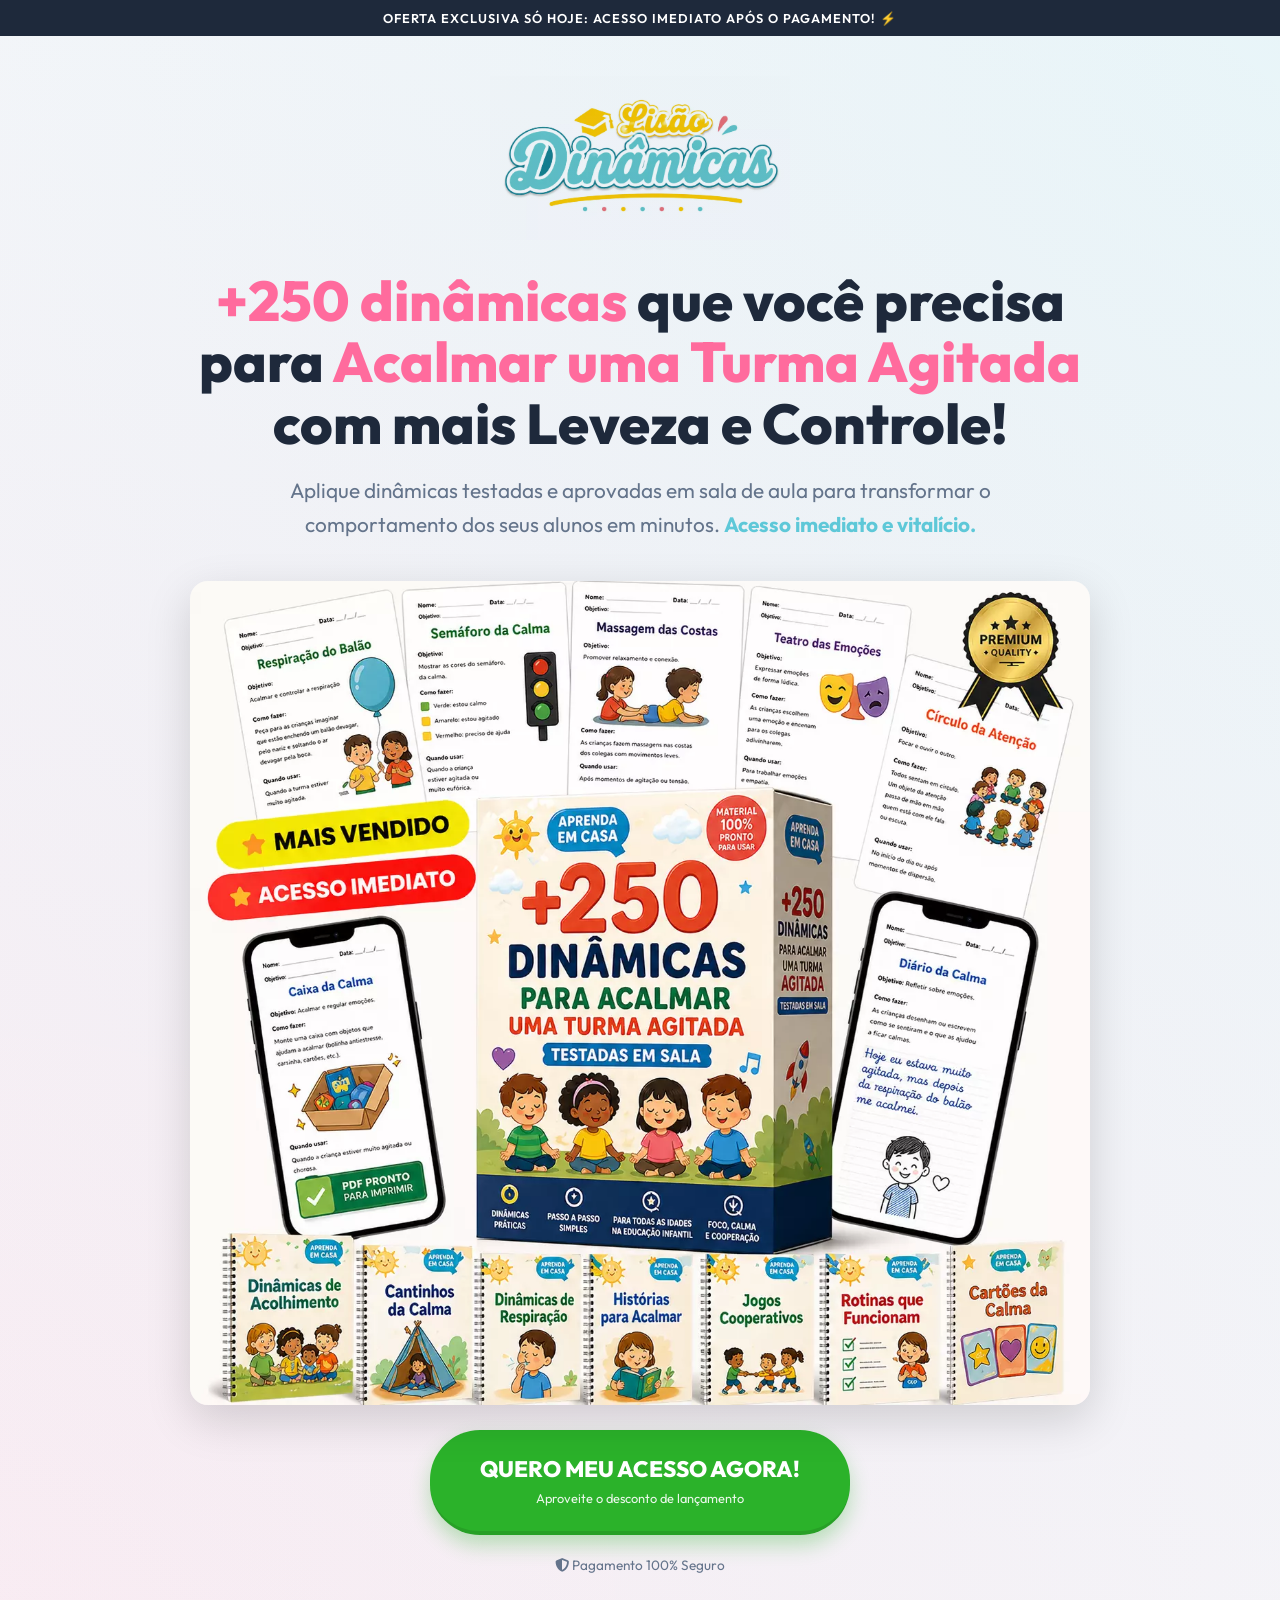
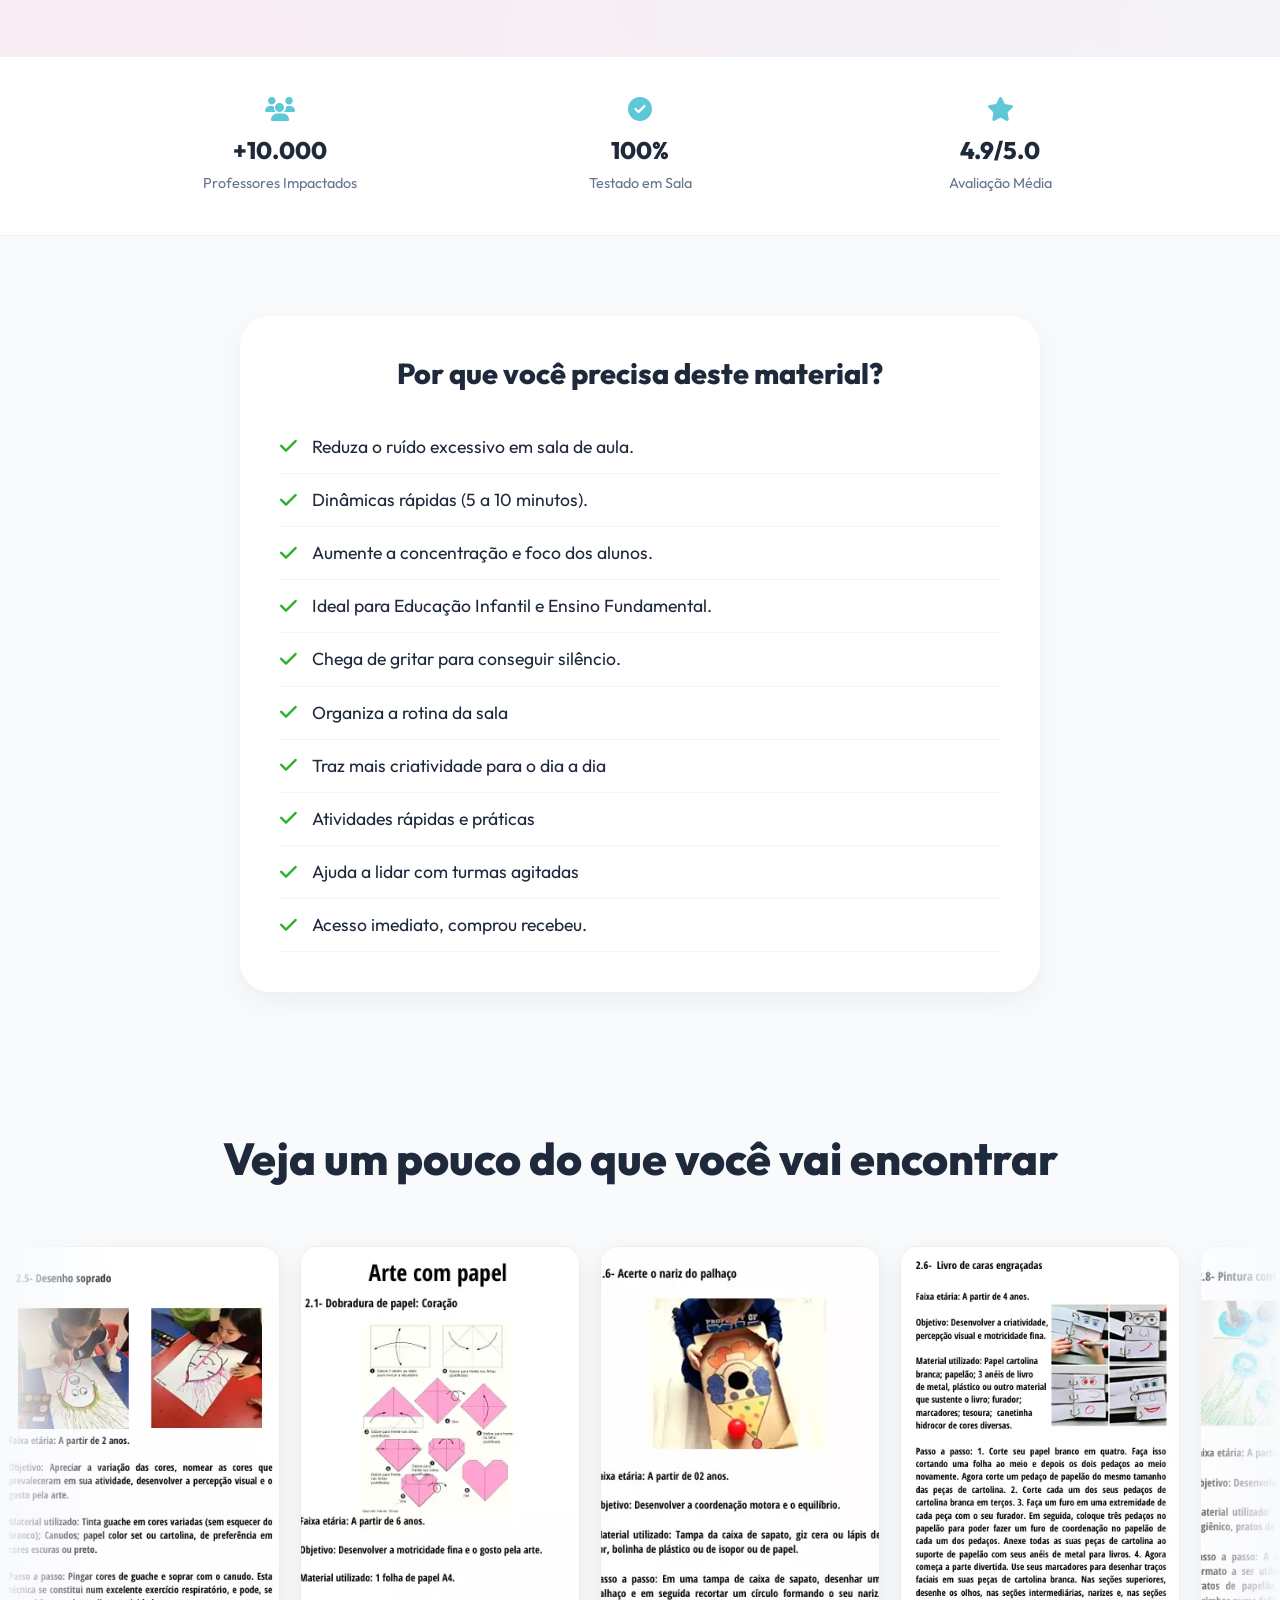
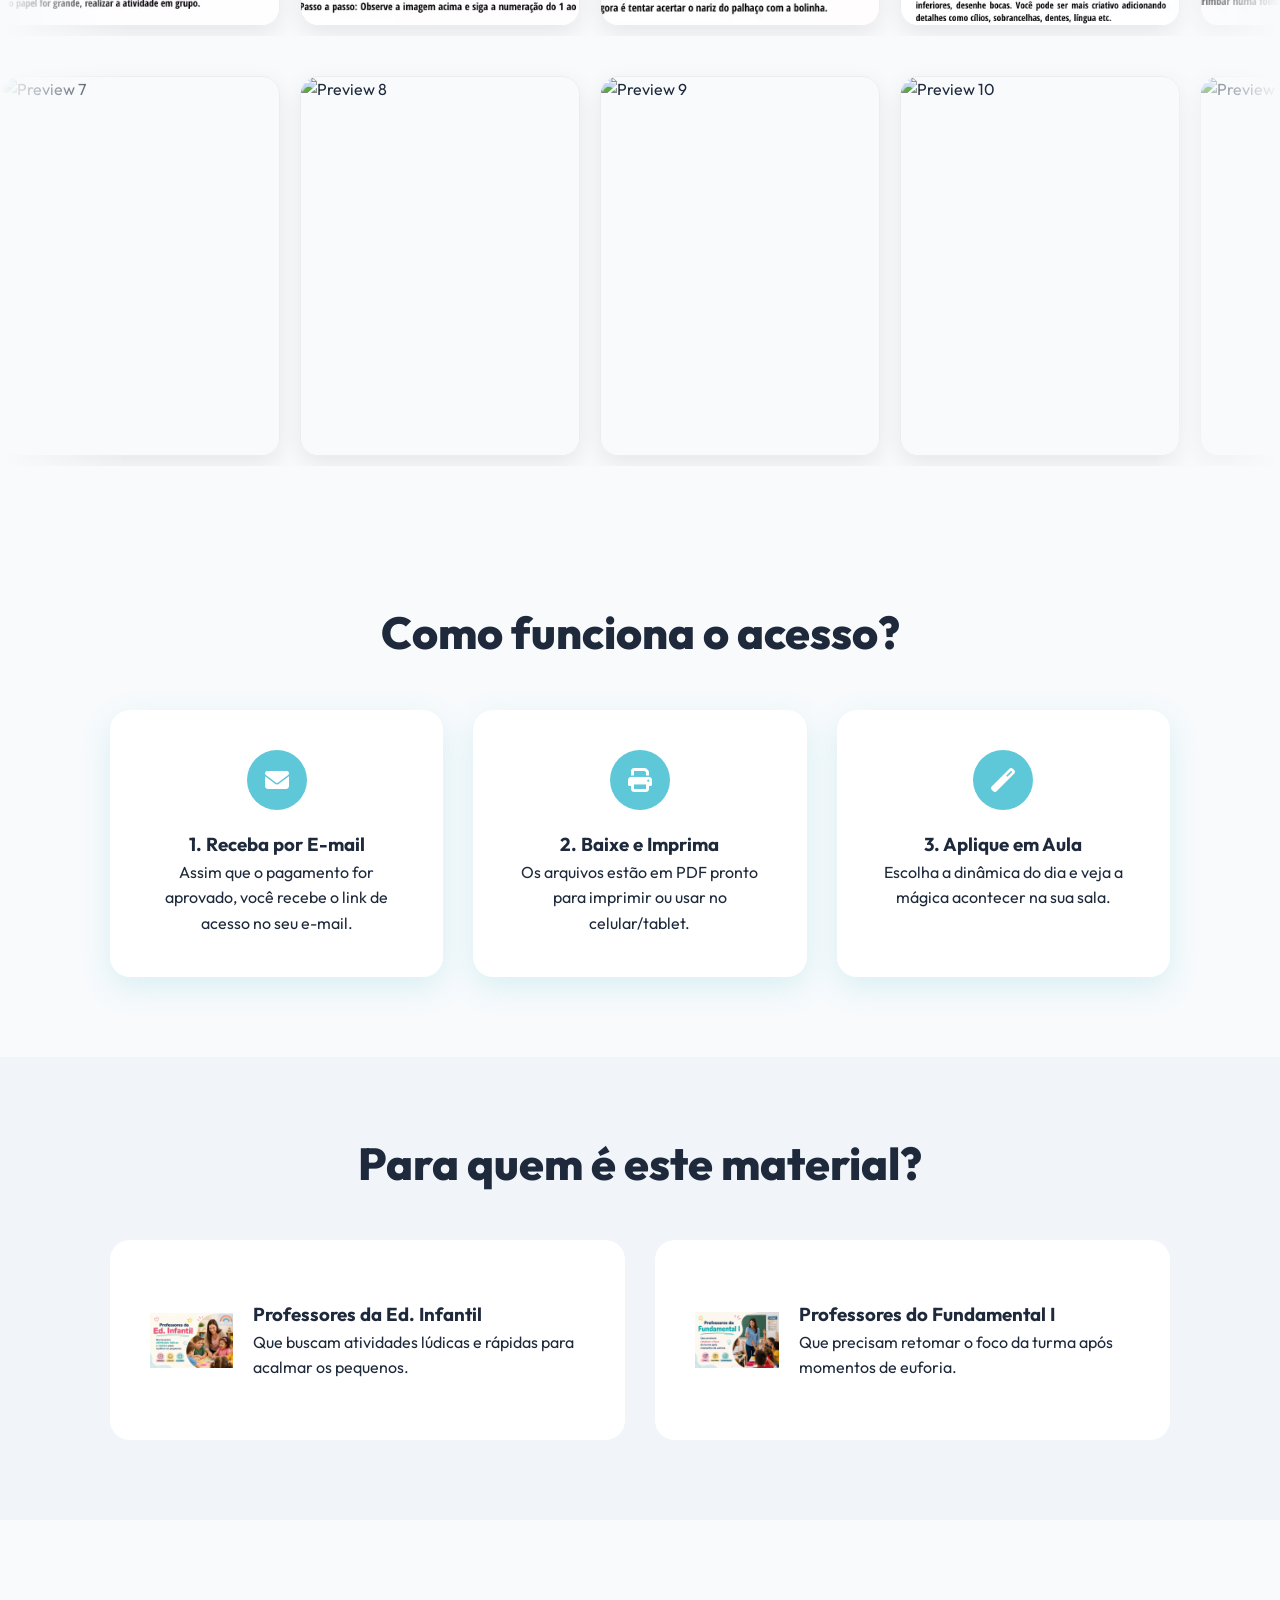
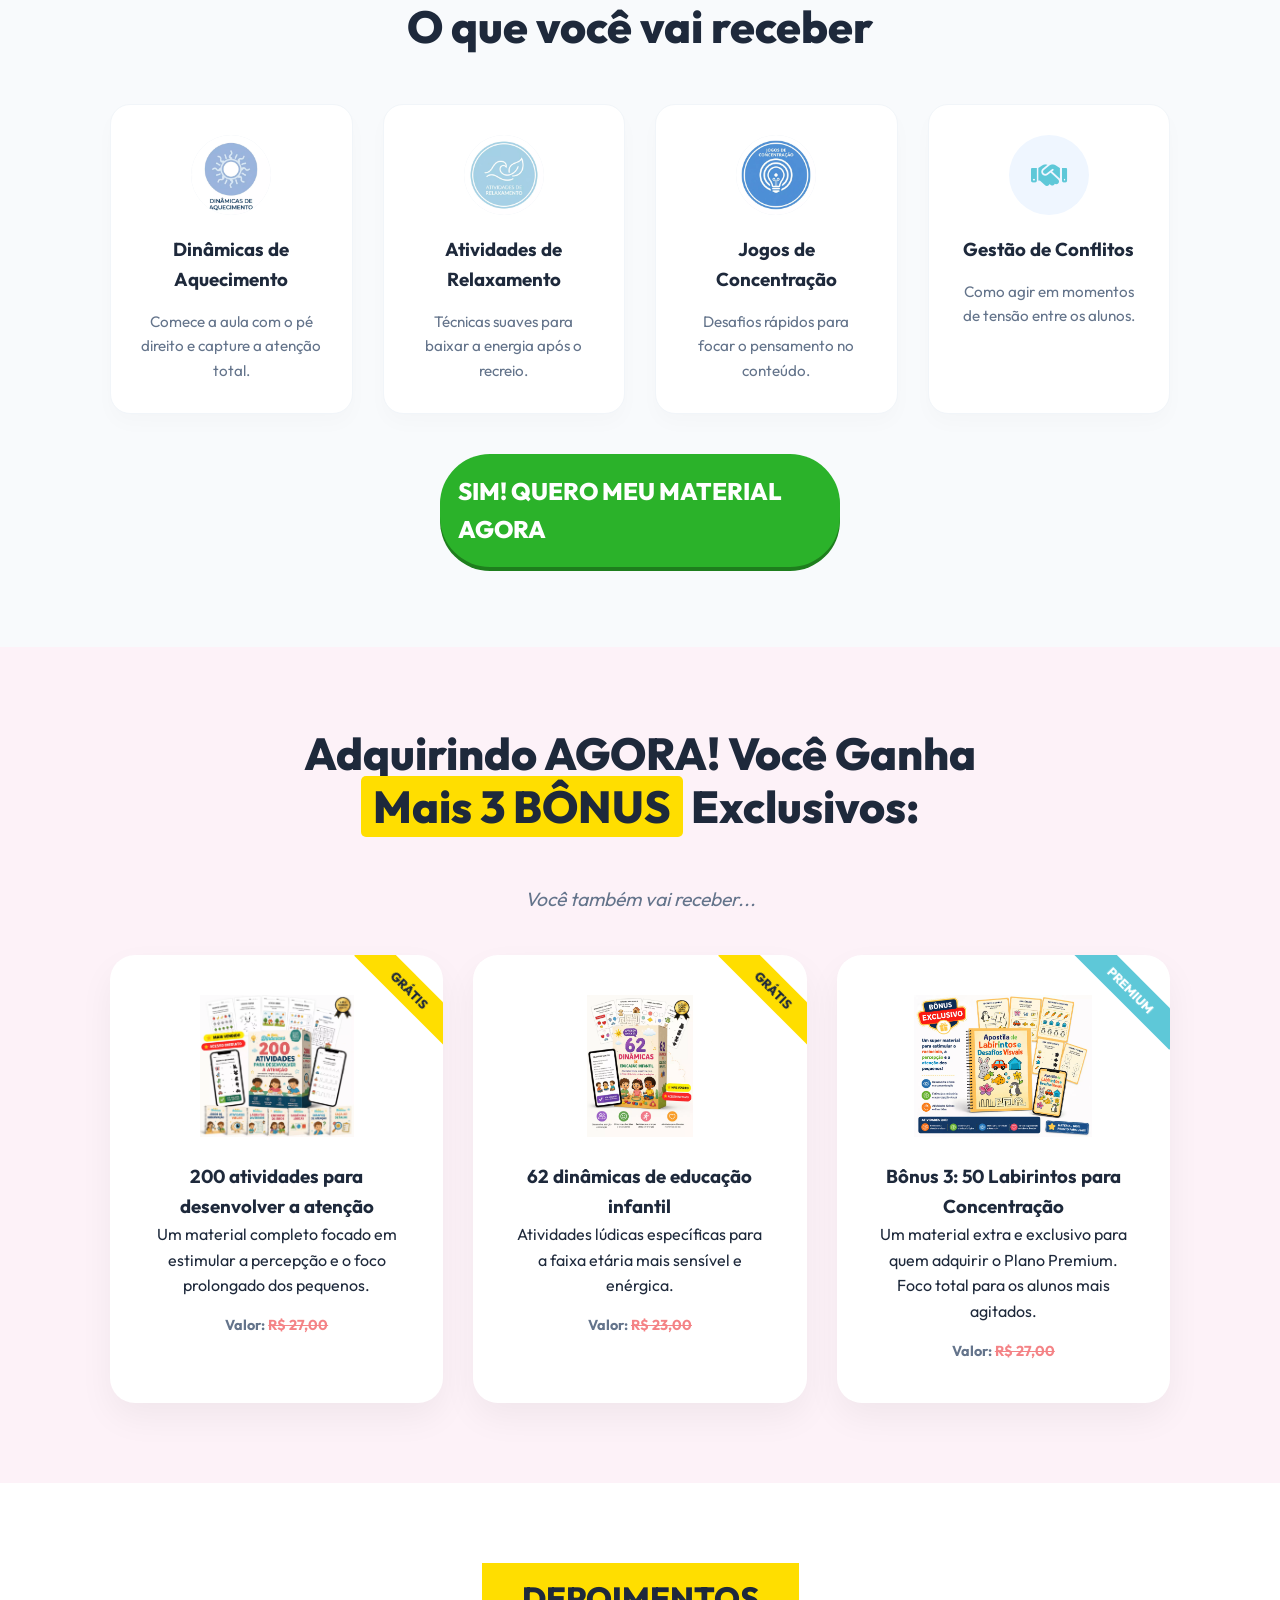
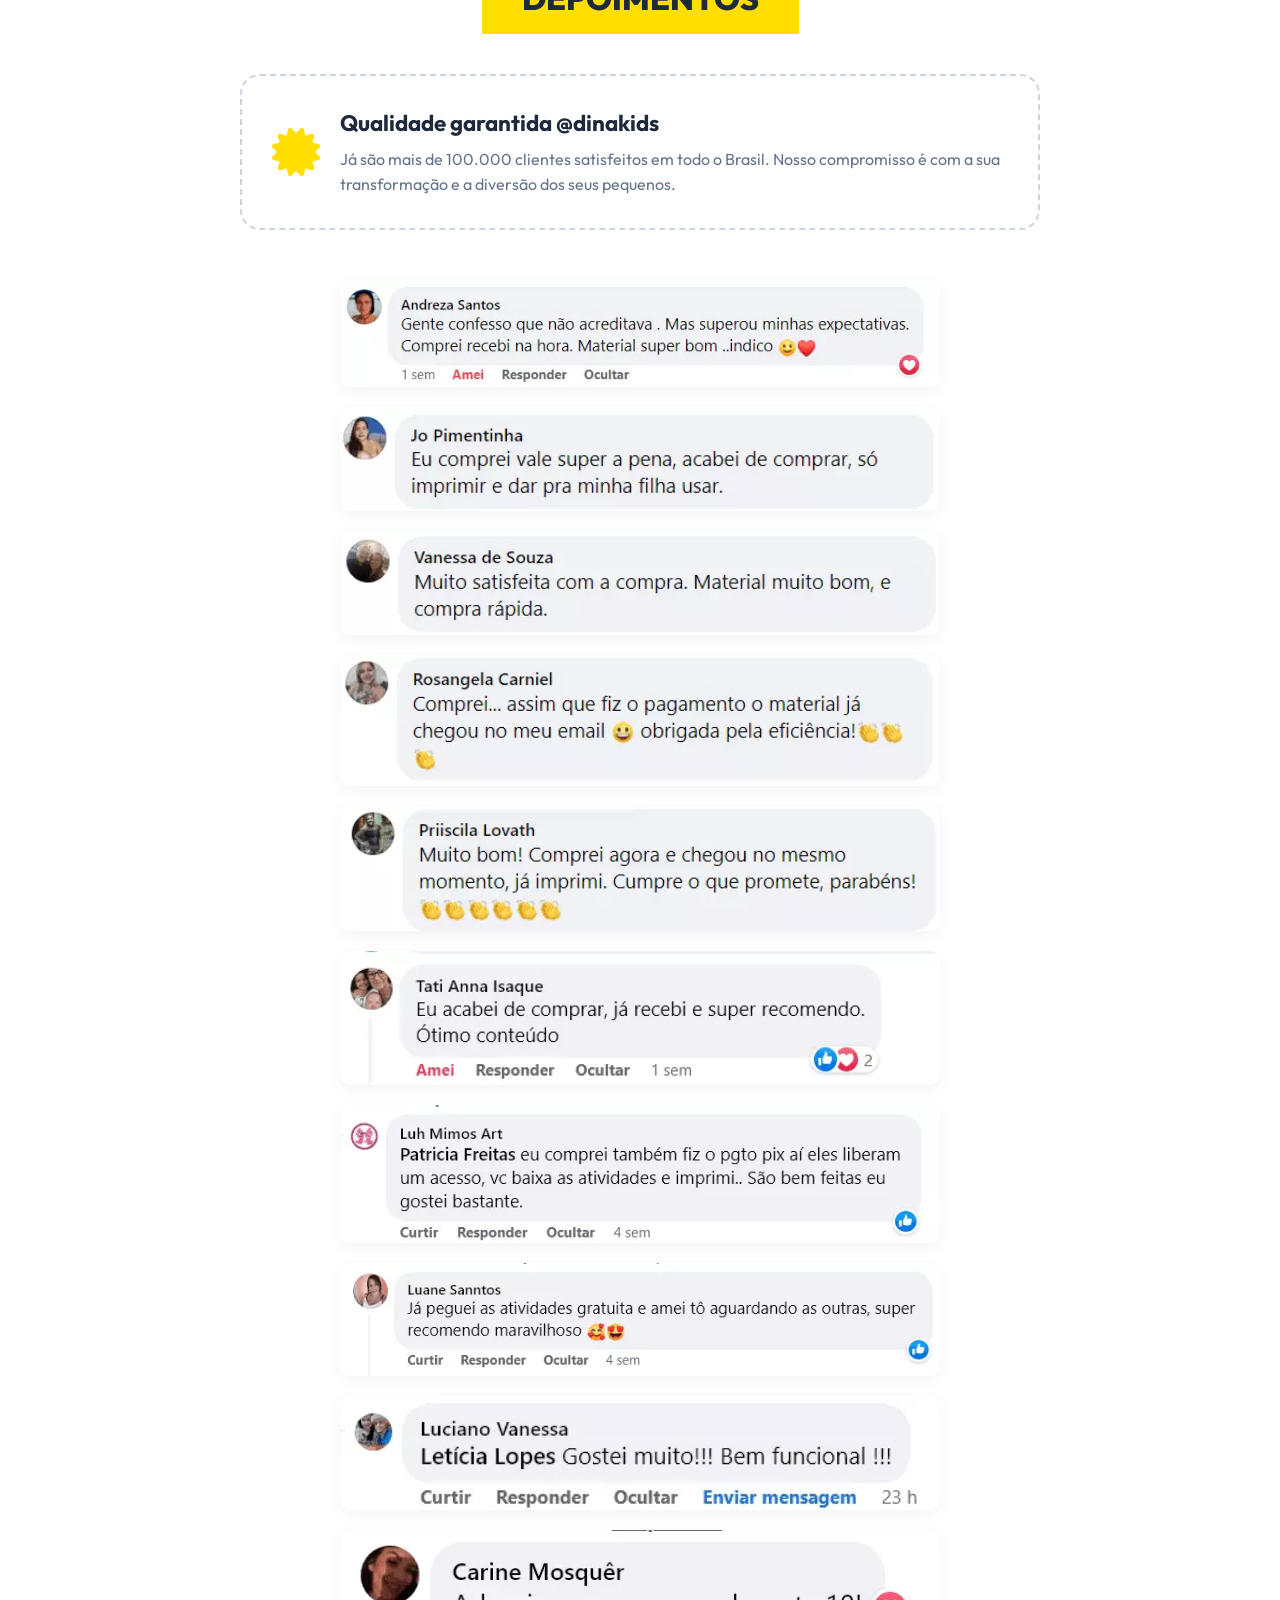
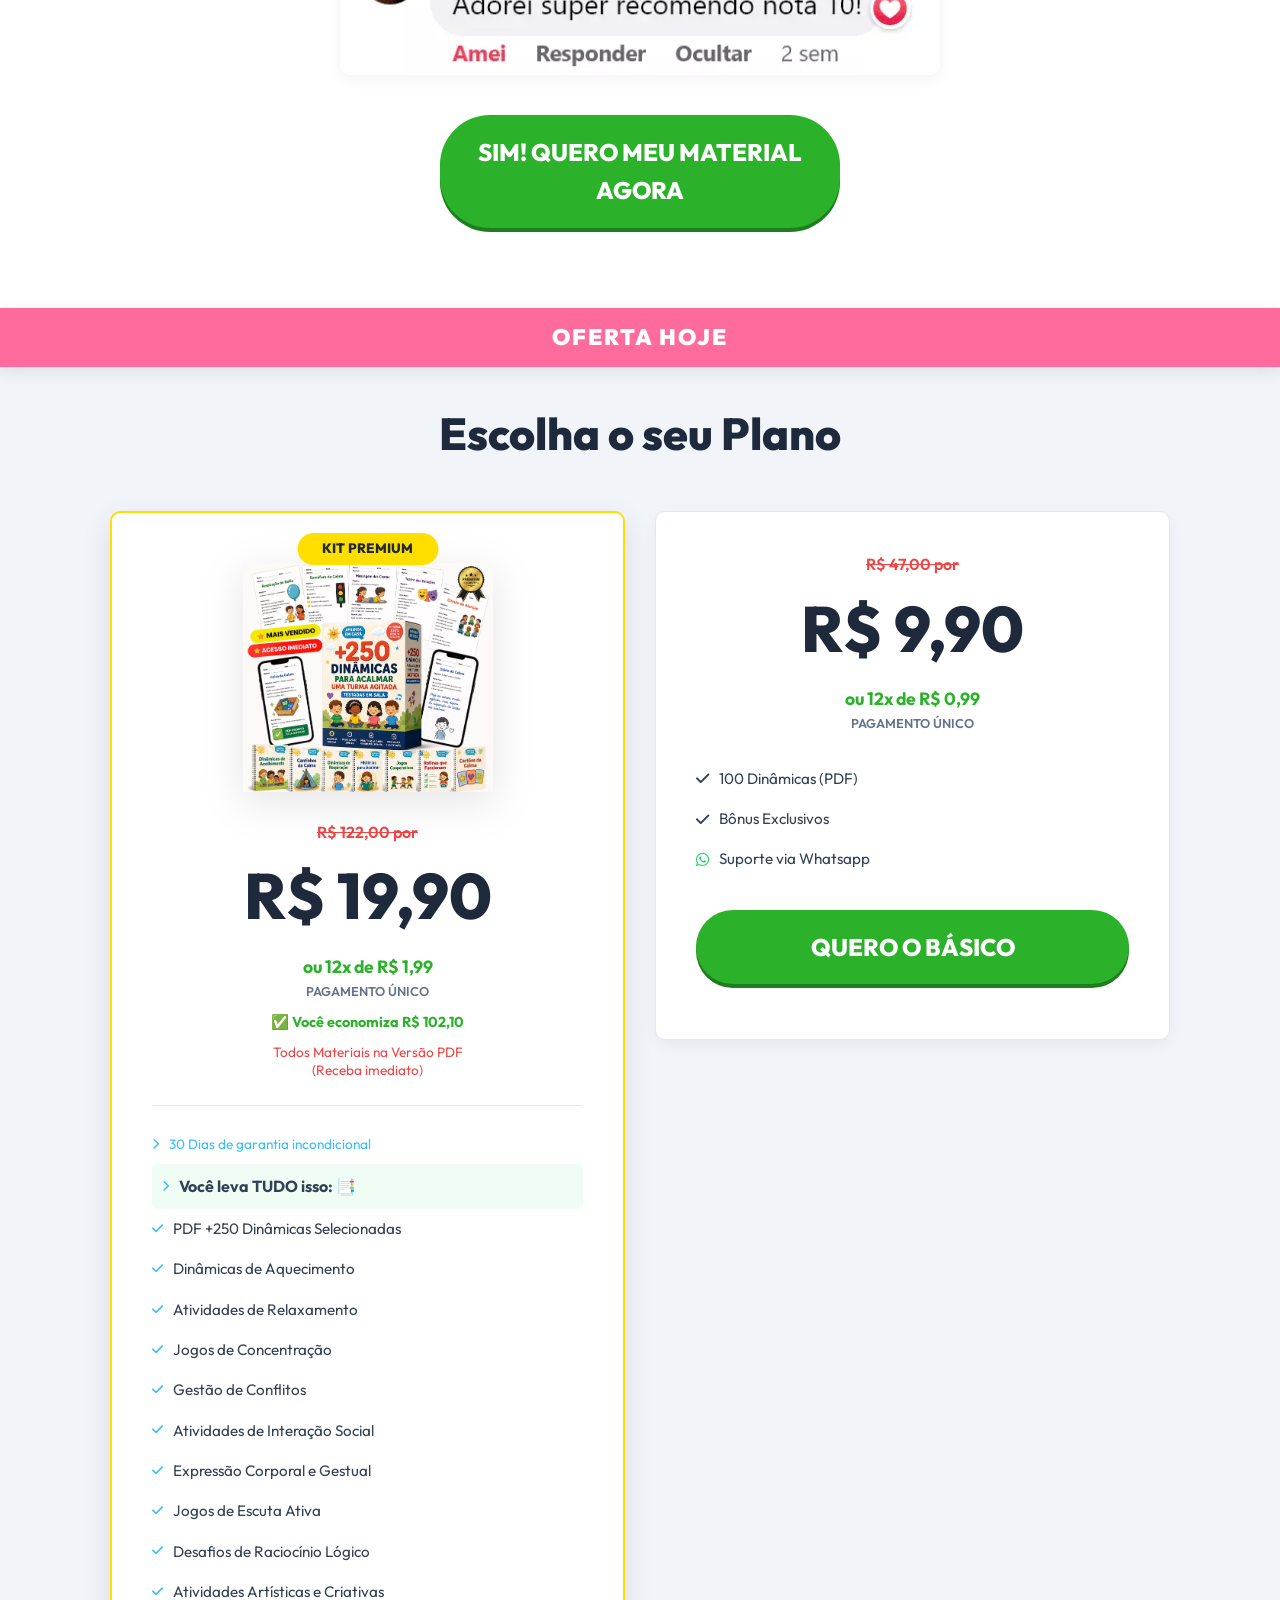
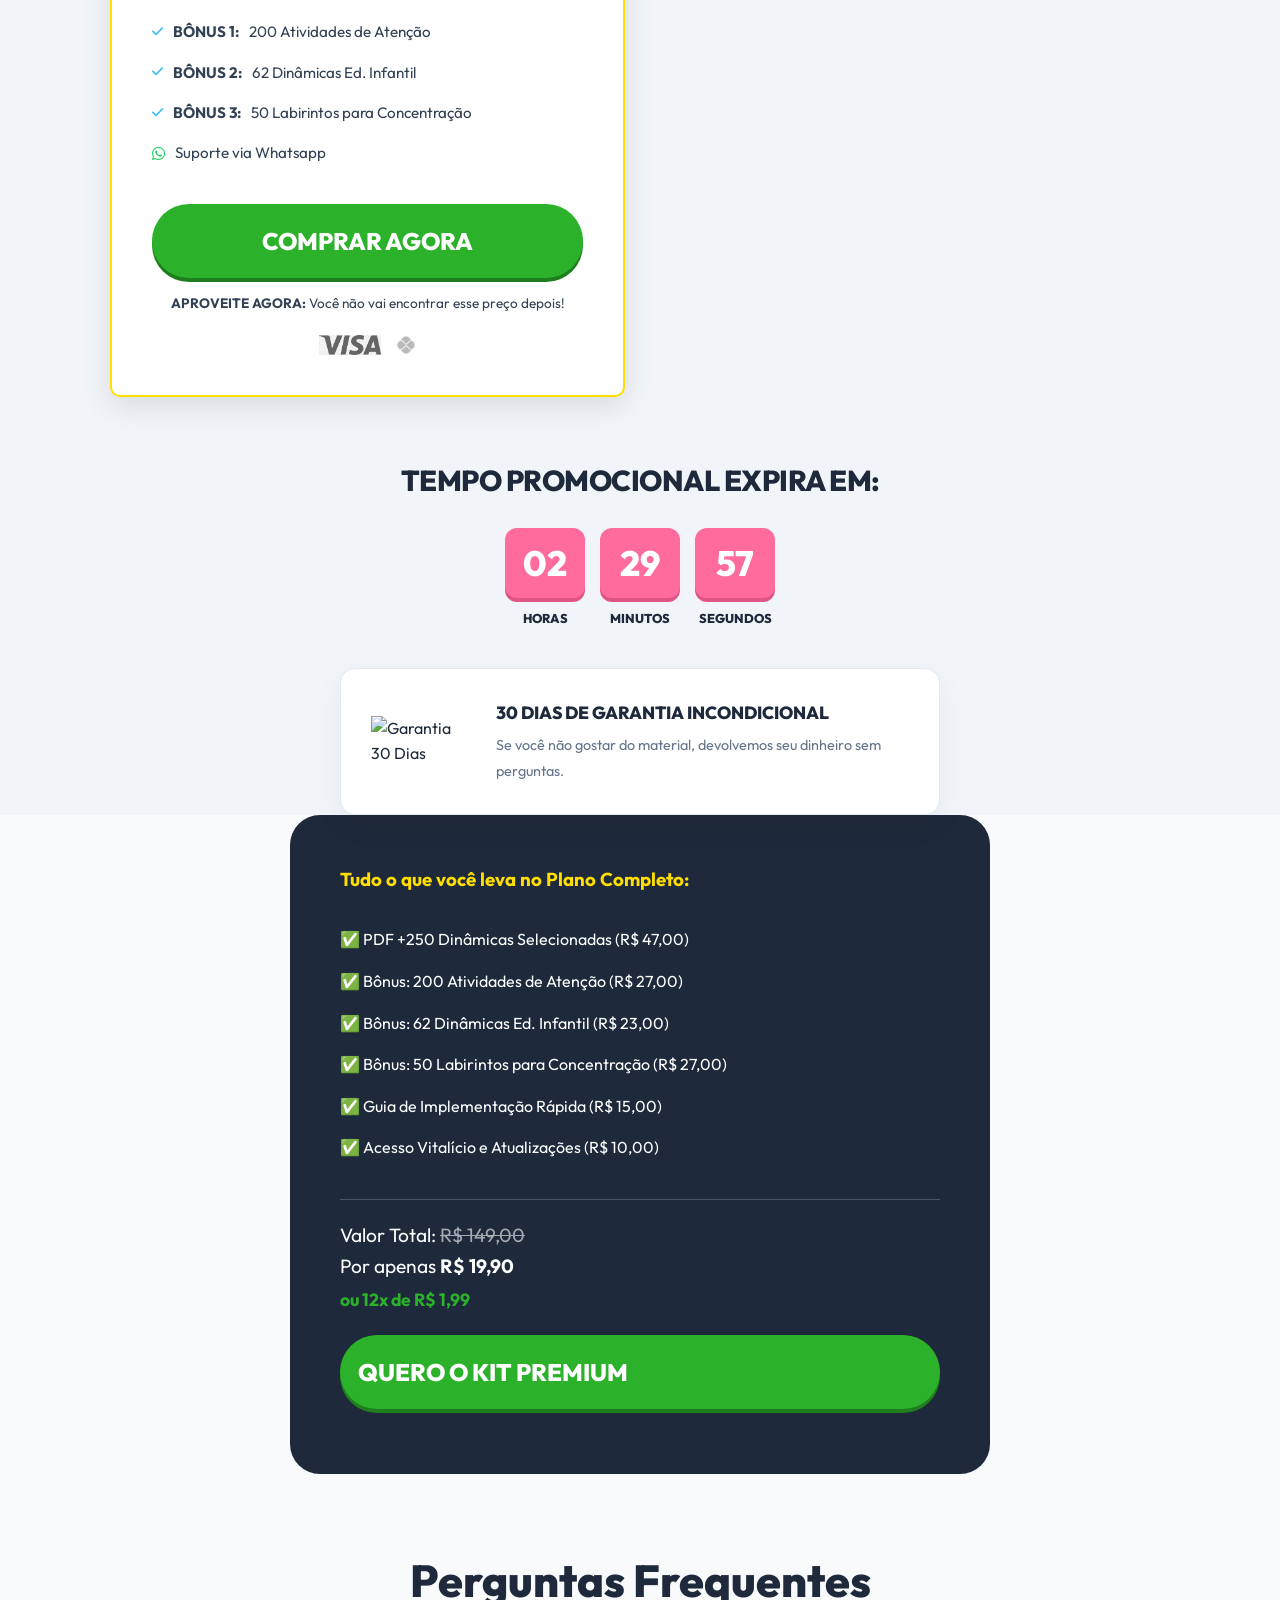
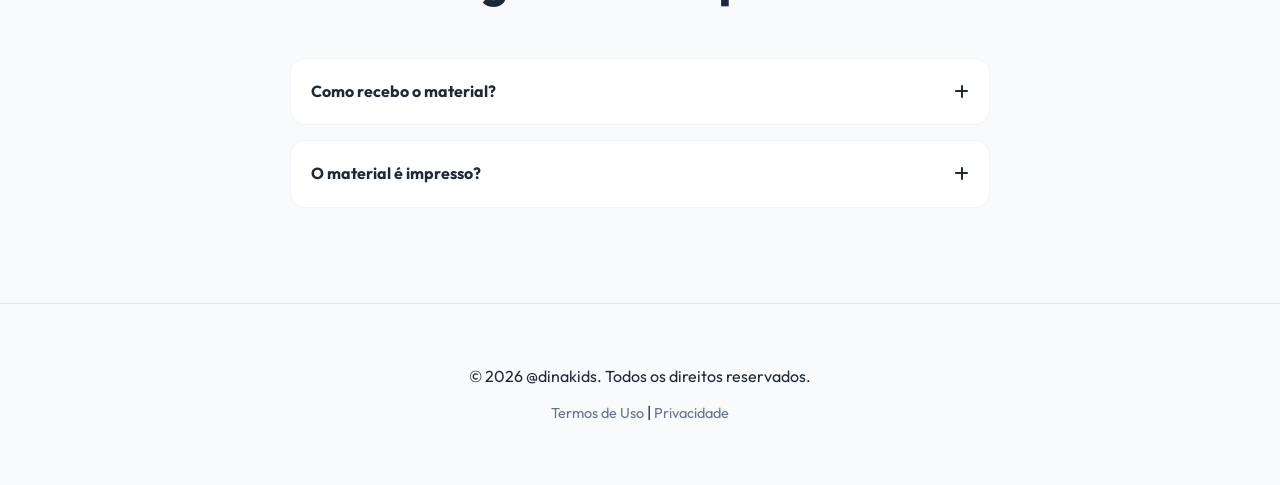
==== commit b1679eb1: "Add files via upload" ====
--- a/pg kids/index.html
+++ b/pg kids/index.html
@@ -99,14 +99,11 @@
 
             <div class="hero-content">
                 <div class="mockup-placeholder" id="main-mockup">
-                    <img src="mockup abaixo da headline.webp" alt="Conheça o Material" class="hero-mockup-img" style="width: 100%; height: auto; border-radius: 18px; box-shadow: 0 15px 45px rgba(0,0,0,0.15); display: block;">
+                    <img src="mockup abaixo da headline.webp" alt="Conheça o Material" class="hero-mockup-img"
+                        style="width: 100%; height: auto; border-radius: 18px; box-shadow: 0 15px 45px rgba(0,0,0,0.15); display: block;">
                 </div>
 
                 <div class="hero-cta">
-                    <div class="badges">
-                        <span class="badge yellow">MAIS VENDIDO</span>
-                        <span class="badge blue">ACESSO IMEDIATO</span>
-                    </div>
                     <a href="#pricing" class="btn-primary">
                         QUERO MEU ACESSO AGORA!
                         <small>Aproveite o desconto de lançamento</small>
@@ -144,7 +141,7 @@
     <section class="benefits">
         <div class="container">
             <div class="benefits-box">
-                <h2>Por que você precisa deste material?</h2>
+                <h2 class="section-title">Por que você precisa deste material?</h2>
                 <ul class="benefits-list">
                     <li><i class="fas fa-check"></i> Reduza o ruído excessivo em sala de aula.</li>
                     <li><i class="fas fa-check"></i> Dinâmicas rápidas (5 a 10 minutos).</li>
@@ -161,26 +158,48 @@
         </div>
     </section>
 
-    <!-- Carousel Section -->
-    <section class="carousel-section">
+    <!-- Infinite Marquee Section -->
+    <section class="marquee-section">
         <div class="container">
             <h2 class="section-title">Veja um pouco do que você vai encontrar</h2>
-            <div class="carousel-container">
-                <div class="carousel-track">
-                    <div class="carousel-item"><img src="img produto 1.webp" alt="Preview do Material 1" loading="lazy"
-                            decoding="async"></div>
-                    <div class="carousel-item"><img src="img produto  2.webp" alt="Preview do Material 2" loading="lazy"
-                            decoding="async"></div>
-                    <div class="carousel-item"><img src="img produto  3.webp" alt="Preview do Material 3" loading="lazy"
-                            decoding="async"></div>
-                    <div class="carousel-item"><img src="img produto 4.webp" alt="Preview do Material 4" loading="lazy"
-                            decoding="async"></div>
-                    <div class="carousel-item"><img src="img produto 5.webp" alt="Preview do Material 5" loading="lazy"
-                            decoding="async"></div>
-                </div>
-                <div class="carousel-nav">
-                    <button class="prev"><i class="fas fa-chevron-left"></i></button>
-                    <button class="next"><i class="fas fa-chevron-right"></i></button>
+        </div>
+
+        <div class="marquee-container">
+            <!-- Row 1: Left -->
+            <div class="marquee-wrapper">
+                <div class="marquee-track left">
+                    <div class="marquee-item"><img src="img produto 1.webp" alt="Preview 1" loading="lazy"></div>
+                    <div class="marquee-item"><img src="img produto  2.webp" alt="Preview 2" loading="lazy"></div>
+                    <div class="marquee-item"><img src="img produto  3.webp" alt="Preview 3" loading="lazy"></div>
+                    <div class="marquee-item"><img src="img produto 4.webp" alt="Preview 4" loading="lazy"></div>
+                    <div class="marquee-item"><img src="img produto 5.webp" alt="Preview 5" loading="lazy"></div>
+                    <div class="marquee-item"><img src="img produto 6.PNG" alt="Preview 6" loading="lazy"></div>
+                    <!-- Duplicate for loop -->
+                    <div class="marquee-item"><img src="img produto 1.webp" alt="Preview 1" loading="lazy"></div>
+                    <div class="marquee-item"><img src="img produto  2.webp" alt="Preview 2" loading="lazy"></div>
+                    <div class="marquee-item"><img src="img produto  3.webp" alt="Preview 3" loading="lazy"></div>
+                    <div class="marquee-item"><img src="img produto 4.webp" alt="Preview 4" loading="lazy"></div>
+                    <div class="marquee-item"><img src="img produto 5.webp" alt="Preview 5" loading="lazy"></div>
+                    <div class="marquee-item"><img src="img produto 6.PNG" alt="Preview 6" loading="lazy"></div>
+                </div>
+            </div>
+
+            <!-- Row 2: Right -->
+            <div class="marquee-wrapper">
+                <div class="marquee-track right">
+                    <div class="marquee-item"><img src="img produto 7.PNG" alt="Preview 7" loading="lazy"></div>
+                    <div class="marquee-item"><img src="img produto 8.PNG" alt="Preview 8" loading="lazy"></div>
+                    <div class="marquee-item"><img src="img produto 9.PNG" alt="Preview 9" loading="lazy"></div>
+                    <div class="marquee-item"><img src="img produto 10.PNG" alt="Preview 10" loading="lazy"></div>
+                    <div class="marquee-item"><img src="img produto 11.PNG" alt="Preview 11" loading="lazy"></div>
+                    <div class="marquee-item"><img src="img produto 12.PNG" alt="Preview 12" loading="lazy"></div>
+                    <!-- Duplicate for loop -->
+                    <div class="marquee-item"><img src="img produto 7.PNG" alt="Preview 7" loading="lazy"></div>
+                    <div class="marquee-item"><img src="img produto 8.PNG" alt="Preview 8" loading="lazy"></div>
+                    <div class="marquee-item"><img src="img produto 9.PNG" alt="Preview 9" loading="lazy"></div>
+                    <div class="marquee-item"><img src="img produto 10.PNG" alt="Preview 10" loading="lazy"></div>
+                    <div class="marquee-item"><img src="img produto 11.PNG" alt="Preview 11" loading="lazy"></div>
+                    <div class="marquee-item"><img src="img produto 12.PNG" alt="Preview 12" loading="lazy"></div>
                 </div>
             </div>
         </div>
@@ -189,7 +208,7 @@
     <!-- How it Works -->
     <section class="how-it-works">
         <div class="container">
-            <h2 class="section-title">Como funciona o acesso?</h2>
+            <h2 class="section-title centered">Como funciona o acesso?</h2>
             <div class="steps-grid">
                 <div class="step-card">
                     <div class="step-icon"><i class="fas fa-envelope"></i></div>
@@ -354,37 +373,15 @@
 
     <!-- Pricing Section -->
     <section id="pricing" class="pricing">
-        <div class="pricing-top-bar">OFERTA EXCLUSIVA!</div>
+        <div class="offer-today-strip">OFERTA HOJE</div>
         <div class="container">
             <h2 class="section-title">Escolha o seu Plano</h2>
             <div class="pricing-grid">
-                <!-- Basic Plan -->
-                <div class="pricing-card">
-                    <div class="price-header">
-                        <span class="old-price">R$ 47,00 por</span>
-                        <div class="current-price"><span class="price-currency">R$</span> 9,90</div>
-                        <span class="installments">ou 12x de R$ 0,99</span>
-                        <span class="payment-method">PAGAMENTO ÚNICO</span>
-                    </div>
-                    <ul class="price-features simple-list">
-                        <li><i class="fas fa-check"></i> +250 Dinâmicas (PDF)</li>
-                        <li><i class="fas fa-check"></i> Bônus Exclusivos</li>
-                    </ul>
-                    <a href="https://wa.me/5583993675962?text=Oi! Vim pela página e quero garantir o acesso de R$9,90 😊" class="btn-primary-v2" id="basic-plan-btn">QUERO O BÁSICO</a>
-                </div>
-
-                <div class="premium-callout">
-                    <strong>AINDA DÁ TEMPO DE LEVAR A MELHOR OPÇÃO!</strong>
-                    <p>O Plano Premium inclui mais dinâmicas, atualizações e os 3 bônus exclusivos.</p>
-                    <div class="pendulum-arrows">
-                        <i class="fas fa-chevron-down"></i>
-                        <i class="fas fa-chevron-down"></i>
-                        <i class="fas fa-chevron-down"></i>
-                    </div>
-                </div>
-
-                <!-- Premium Plan -->
+                <!-- Premium Plan (Featured) -->
                 <div class="pricing-card featured">
+                    <div class="card-mockup">
+                        <img src="mockup abaixo da headline.webp" alt="Mockup Premium" class="premium-mockup-img">
+                    </div>
                     <div class="featured-tag">KIT PREMIUM</div>
 
                     <div class="price-header">
@@ -399,7 +396,8 @@
                     <div class="divider"></div>
 
                     <ul class="price-features detailed-list">
-                        <li class="guarantee-item"><i class="fas fa-chevron-right"></i> 7 Dias de garantia incondicional
+                        <li class="guarantee-item"><i class="fas fa-chevron-right"></i> 30 Dias de garantia
+                            incondicional
                         </li>
                         <li class="you-get-item"><i class="fas fa-chevron-right"></i> <b>Você leva TUDO isso: 📑</b>
                         </li>
@@ -416,6 +414,7 @@
                         <li><i class="fas fa-check"></i> <b>BÔNUS 1:</b> 200 Atividades de Atenção</li>
                         <li><i class="fas fa-check"></i> <b>BÔNUS 2:</b> 62 Dinâmicas Ed. Infantil</li>
                         <li><i class="fas fa-check"></i> <b>BÔNUS 3:</b> 50 Labirintos para Concentração</li>
+                        <li><i class="fab fa-whatsapp" style="color: #25d366;"></i> Suporte via Whatsapp</li>
                     </ul>
 
                     <a href="https://wa.me/5583993675962?text=Oi! Vim pela página e quero garantir o acesso completo 😊"
@@ -429,6 +428,23 @@
                         <img src="logo da visa.jpg" alt="Visa" loading="lazy" decoding="async">
                         <img src="logo do pix.png" alt="Pix" loading="lazy" decoding="async">
                     </div>
+                </div>
+
+                <!-- Basic Plan -->
+                <div class="pricing-card">
+                    <div class="price-header">
+                        <span class="old-price">R$ 47,00 por</span>
+                        <div class="current-price"><span class="price-currency">R$</span> 9,90</div>
+                        <span class="installments">ou 12x de R$ 0,99</span>
+                        <span class="payment-method">PAGAMENTO ÚNICO</span>
+                    </div>
+                    <ul class="price-features simple-list">
+                        <li><i class="fas fa-check"></i> 100 Dinâmicas (PDF)</li>
+                        <li><i class="fas fa-check"></i> Bônus Exclusivos</li>
+                        <li><i class="fab fa-whatsapp" style="color: #25d366;"></i> Suporte via Whatsapp</li>
+                    </ul>
+                    <a href="https://wa.me/5583993675962?text=Oi! Vim pela página e quero garantir o acesso de R$9,90 😊"
+                        class="btn-primary-v2 track-checkout-basic" id="basic-plan-btn">QUERO O BÁSICO</a>
                 </div>
             </div>
 
@@ -444,10 +460,10 @@
 
             <!-- Guarantee (Below Timer) -->
             <div class="guarantee-box-v2">
-                <i class="fas fa-shield-halved"></i>
+                <img src="selo de garantia.webp" alt="Garantia 30 Dias" class="guarantee-seal-img">
                 <div>
-                    <p>7 DIAS DE GARANTIA INCONDICIONAL</p>
-                    <small>Se você não gostar do material, devolvemos seu dinheiro.</small>
+                    <p>30 DIAS DE GARANTIA INCONDICIONAL</p>
+                    <small>Se você não gostar do material, devolvemos seu dinheiro sem perguntas.</small>
                 </div>
             </div>
         </div>
--- a/pg kids/style.css
+++ b/pg kids/style.css
@@ -34,6 +34,20 @@
     padding: 0 20px;
 }
 
+/* Section Titles */
+.section-title {
+    text-align: center;
+    font-size: clamp(1.8rem, 4vw, 2.8rem);
+    font-weight: 800;
+    margin-bottom: 50px;
+    color: var(--text-dark);
+    line-height: 1.2;
+}
+
+.section-title.centered {
+    text-align: center;
+}
+
 /* Announcement Bar */
 .announcement-bar {
     background-color: var(--text-dark);
@@ -150,10 +164,7 @@
     transform: translate(-50%, -50%) scale(1.05);
 }
 
-.mockup-placeholder span {
-    color: var(--primary);
-    font-weight: 600;
-}
+
 
 .hero-cta {
     display: flex;
@@ -281,70 +292,85 @@
     font-size: 1.2rem;
 }
 
-/* Carousel */
-.carousel-section {
-    padding: 80px 0;
+/* Infinite Marquee */
+.marquee-section {
+    padding: 60px 0;
     background-color: #f8fafc;
-}
-
-.section-title {
-    text-align: center;
-    font-size: 2.2rem;
-    margin-bottom: 50px;
-}
-
-.carousel-container {
-    position: relative;
-    max-width: 900px;
-    margin: 0 auto;
     overflow: hidden;
 }
 
-.carousel-track {
-    display: flex;
-    transition: transform 0.5s ease-in-out;
-}
-
-.carousel-item {
-    min-width: 300px;
-    flex: 0 0 33.333%;
-    padding: 10px;
+.marquee-container {
+    display: flex;
+    flex-direction: column;
+    gap: 30px;
+}
+
+.marquee-wrapper {
+    display: flex;
+    overflow: hidden;
+    user-select: none;
+    mask-image: linear-gradient(to right, transparent, black 10%, black 90%, transparent);
+}
+
+.marquee-track {
+    display: flex;
+    gap: 20px;
+    flex-shrink: 0;
+    padding: 10px 0;
+}
+
+.marquee-track.left {
+    animation: scroll-left 40s linear infinite;
+}
+
+.marquee-track.right {
+    animation: scroll-right 40s linear infinite;
+}
+
+.marquee-track:hover {
+    animation-play-state: paused;
+}
+
+@keyframes scroll-left {
+    from { transform: translateX(0); }
+    to { transform: translateX(calc(-50% - 10px)); }
+}
+
+@keyframes scroll-right {
+    from { transform: translateX(calc(-50% - 10px)); }
+    to { transform: translateX(0); }
+}
+
+.marquee-item {
+    width: 280px;
+    height: 380px;
+    flex-shrink: 0;
+    border-radius: 18px;
+    overflow: hidden;
+    box-shadow: 0 8px 25px rgba(0,0,0,0.08);
+    border: 1px solid rgba(0,0,0,0.05);
     transition: transform 0.3s ease;
 }
 
-.carousel-item img {
+.marquee-item:hover {
+    transform: translateY(-10px) scale(1.02);
+}
+
+.marquee-item img {
     width: 100%;
-    height: auto;
-    border-radius: 15px;
-    box-shadow: 0 10px 20px rgba(0,0,0,0.1);
-    border: 1px solid #e2e8f0;
-}
-
-.carousel-item:hover {
-    transform: scale(1.05);
-}
-
-.carousel-nav {
-    display: flex;
-    justify-content: center;
-    gap: 20px;
-    margin-top: 30px;
-}
-
-.carousel-nav button {
-    background: white;
-    border: none;
-    width: 40px;
-    height: 40px;
-    border-radius: 50%;
-    box-shadow: 0 4px 6px rgba(0,0,0,0.1);
-    cursor: pointer;
-    transition: background 0.3s;
-}
-
-.carousel-nav button:hover {
-    background: var(--primary);
-    color: white;
+    height: 100%;
+    object-fit: cover;
+    display: block;
+}
+
+/* Mobile Adjustments for Marquee */
+@media (max-width: 768px) {
+    .marquee-item {
+        width: 180px;
+        height: 250px;
+    }
+    .marquee-track.left { animation-duration: 25s; }
+    .marquee-track.right { animation-duration: 25s; }
 }
 
 /* Modules */
@@ -438,6 +464,7 @@
     position: relative;
     box-shadow: 0 15px 35px rgba(0,0,0,0.05);
     overflow: hidden;
+    text-align: center;
 }
 
 .bonus-tag {
@@ -540,42 +567,6 @@
     border-radius: 10px;
 }
 
-/* Pricing Card Glow */
-.pricing-card {
-    background: white;
-    padding: 40px 30px;
-    border-radius: 30px;
-    text-align: center;
-    box-shadow: 0 10px 40px rgba(0,0,0,0.05);
-    display: flex;
-    flex-direction: column;
-    border: 1px solid #f1f5f9;
-    transition: transform 0.3s ease, box-shadow 0.3s ease;
-    position: relative;
-    overflow: hidden;
-}
-
-.pricing-card.featured {
-    border: 3px solid var(--success);
-    box-shadow: 0 20px 50px rgba(43, 178, 42, 0.2);
-    transform: scale(1.05);
-    z-index: 2;
-}
-
-.pricing-card.featured .featured-tag {
-    background: var(--success);
-    color: white;
-    width: 100%;
-    position: absolute;
-    top: 0;
-    left: 0;
-    transform: none;
-    padding: 10px;
-    font-size: 0.9rem;
-    font-weight: 800;
-    border-radius: 0;
-}
-
 /* Pricing Section V3 */
 .pricing {
     position: relative;
@@ -583,16 +574,20 @@
     background-color: #f1f5f9;
 }
 
-.pricing-top-bar {
-    background-color: #ff6b9d;
+.offer-today-strip {
+    background-color: var(--secondary); /* Rosa/Vermelho */
     color: white;
     text-align: center;
-    padding: 15px 0;
-    font-size: 1.5rem;
-    font-weight: 800;
+    padding: 12px 0;
+    font-size: 1.4rem;
+    font-weight: 900;
     text-transform: uppercase;
-    margin-bottom: 50px;
-}
+    letter-spacing: 2px;
+    margin-bottom: 40px;
+    box-shadow: 0 4px 15px rgba(0,0,0,0.1);
+}
+
+
 
 .pricing-grid {
     display: grid;
@@ -601,6 +596,48 @@
     align-items: start;
 }
 
+.guarantee-box-v2 {
+    background: white;
+    padding: 30px;
+    border-radius: 15px;
+    display: flex;
+    align-items: center;
+    gap: 25px;
+    max-width: 600px;
+    margin: 40px auto 0;
+    box-shadow: 0 10px 30px rgba(0,0,0,0.05);
+    border: 1px solid #e2e8f0;
+}
+
+.guarantee-seal-img {
+    width: 100px;
+    height: auto;
+    flex-shrink: 0;
+}
+
+.guarantee-box-v2 p {
+    font-weight: 800;
+    font-size: 1.1rem;
+    color: var(--text-dark);
+    margin-bottom: 5px;
+}
+
+.guarantee-box-v2 small {
+    color: var(--text-light);
+    font-size: 0.9rem;
+}
+
+@media (max-width: 768px) {
+    .guarantee-box-v2 {
+        flex-direction: column;
+        text-align: center;
+        gap: 15px;
+    }
+    .guarantee-seal-img {
+        width: 80px;
+    }
+}
+
 .pricing-card {
     background: white;
     padding: 40px;
@@ -608,13 +645,14 @@
     text-align: center;
     box-shadow: 0 5px 15px rgba(0,0,0,0.05);
     border: 1px solid #e2e8f0;
+    position: relative;
 }
 
 .pricing-card.featured {
-    border: none;
+    border: 2px solid var(--accent);
     box-shadow: 0 10px 30px rgba(0,0,0,0.1);
     transform: none;
-    padding-top: 60px;
+    padding-top: 80px;
 }
 
 .featured-tag {
@@ -629,6 +667,43 @@
     transform: translateX(-50%);
     position: absolute;
     width: auto;
+}
+
+/* Pricing Mockups */
+.pricing-main-mockup {
+    display: flex;
+    justify-content: center;
+    margin-bottom: 20px;
+    position: relative;
+    z-index: 5;
+}
+
+.pricing-product-img {
+    max-width: 450px;
+    width: 100%;
+    height: auto;
+    filter: drop-shadow(0 15px 30px rgba(0,0,0,0.15));
+}
+
+.card-mockup {
+    margin: -30px auto 20px;
+    max-width: 250px;
+}
+
+.premium-mockup-img {
+    width: 100%;
+    height: auto;
+    filter: drop-shadow(0 10px 20px rgba(0,0,0,0.1));
+}
+
+@media (max-width: 768px) {
+    .pricing-product-img {
+        max-width: 300px;
+    }
+    .card-mockup {
+        max-width: 180px;
+        margin-top: -20px;
+    }
 }
 
 .premium-callout {
@@ -932,35 +1007,7 @@
     color: var(--text-dark);
 }
 
-.guarantee-box-v2 {
-    max-width: 600px;
-    margin: 40px auto 0;
-    display: flex;
-    align-items: center;
-    justify-content: center;
-    gap: 20px;
-    text-align: left;
-    padding: 30px;
-    background: #fff;
-    border-radius: 20px;
-    box-shadow: 0 10px 30px rgba(0,0,0,0.05);
-}
-
-.guarantee-box-v2 i {
-    font-size: 2.5rem;
-    color: var(--text-dark);
-}
-
-.guarantee-box-v2 p {
-    font-weight: 800;
-    font-size: 1.1rem;
-    margin-bottom: 5px;
-}
-
-.guarantee-box-v2 small {
-    color: var(--text-light);
-    font-size: 1rem;
-}
+
 
 /* Value Stacking */
 .stack-box {
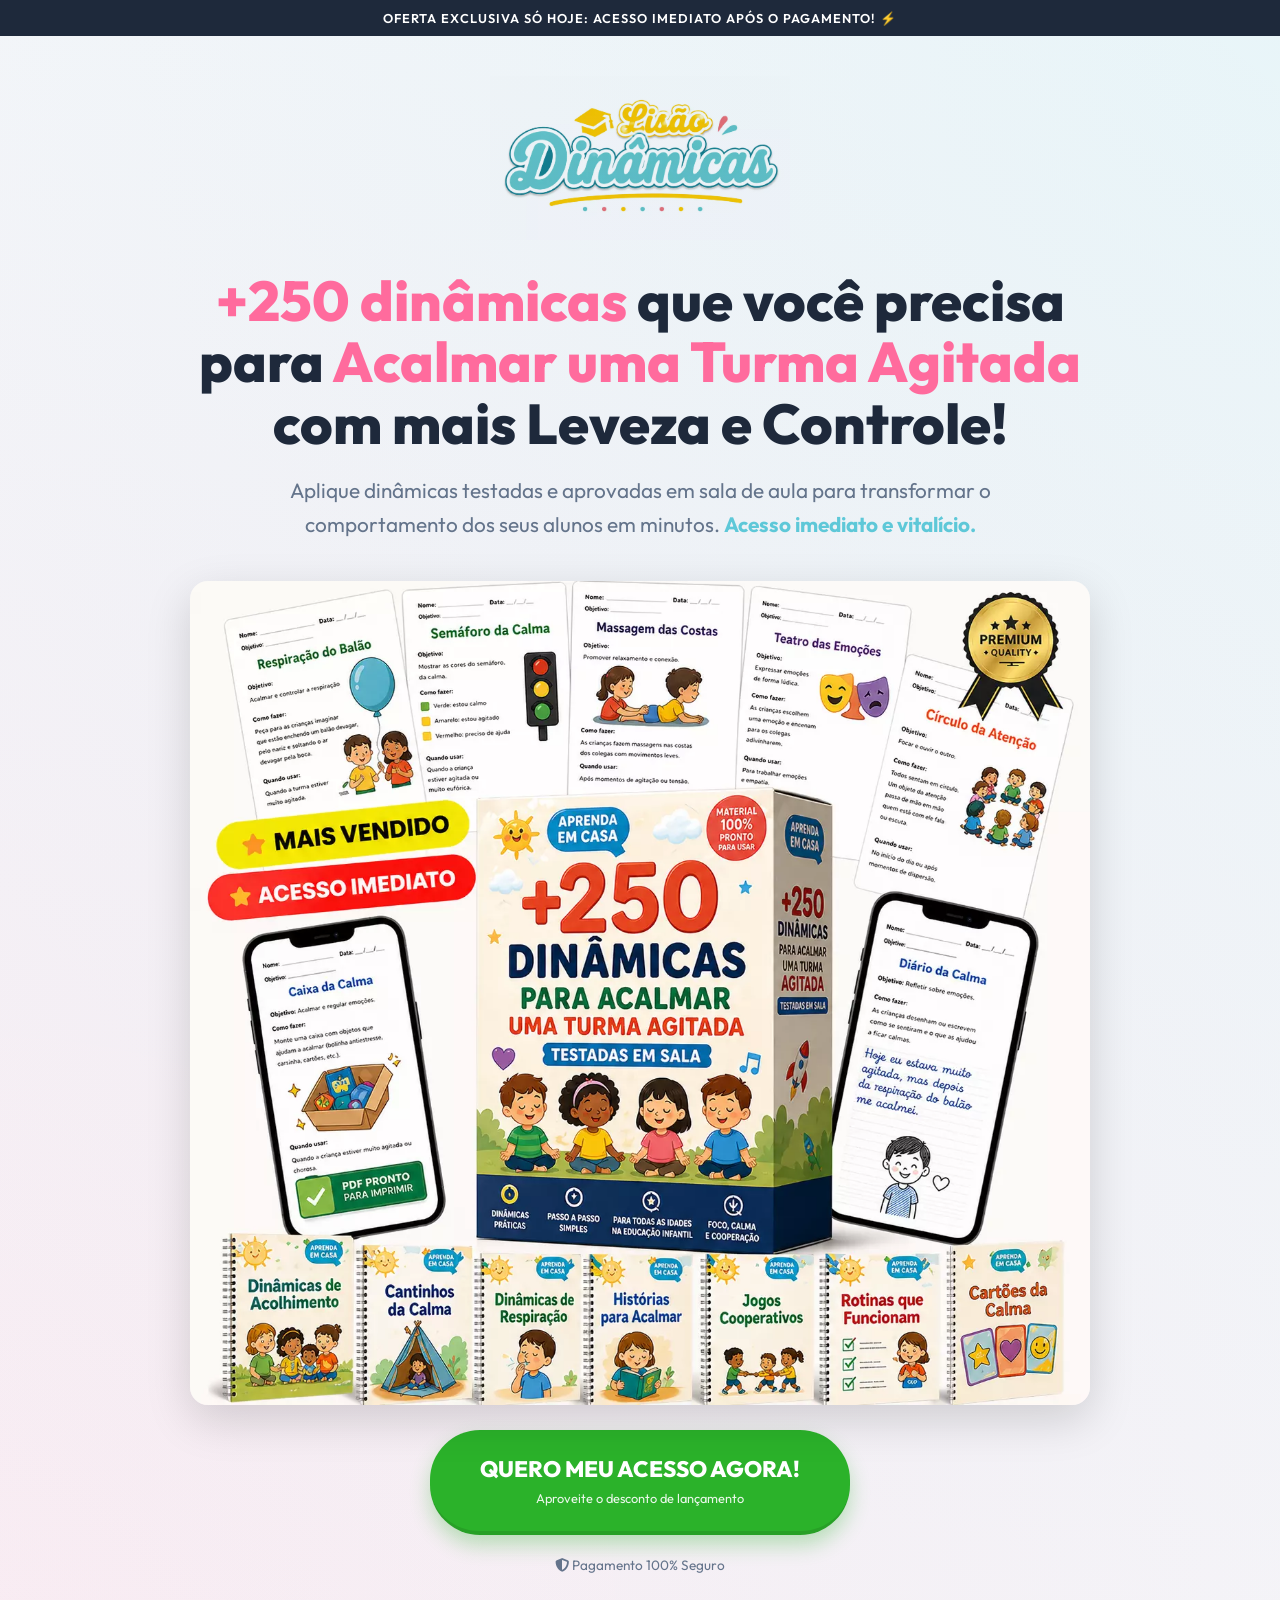
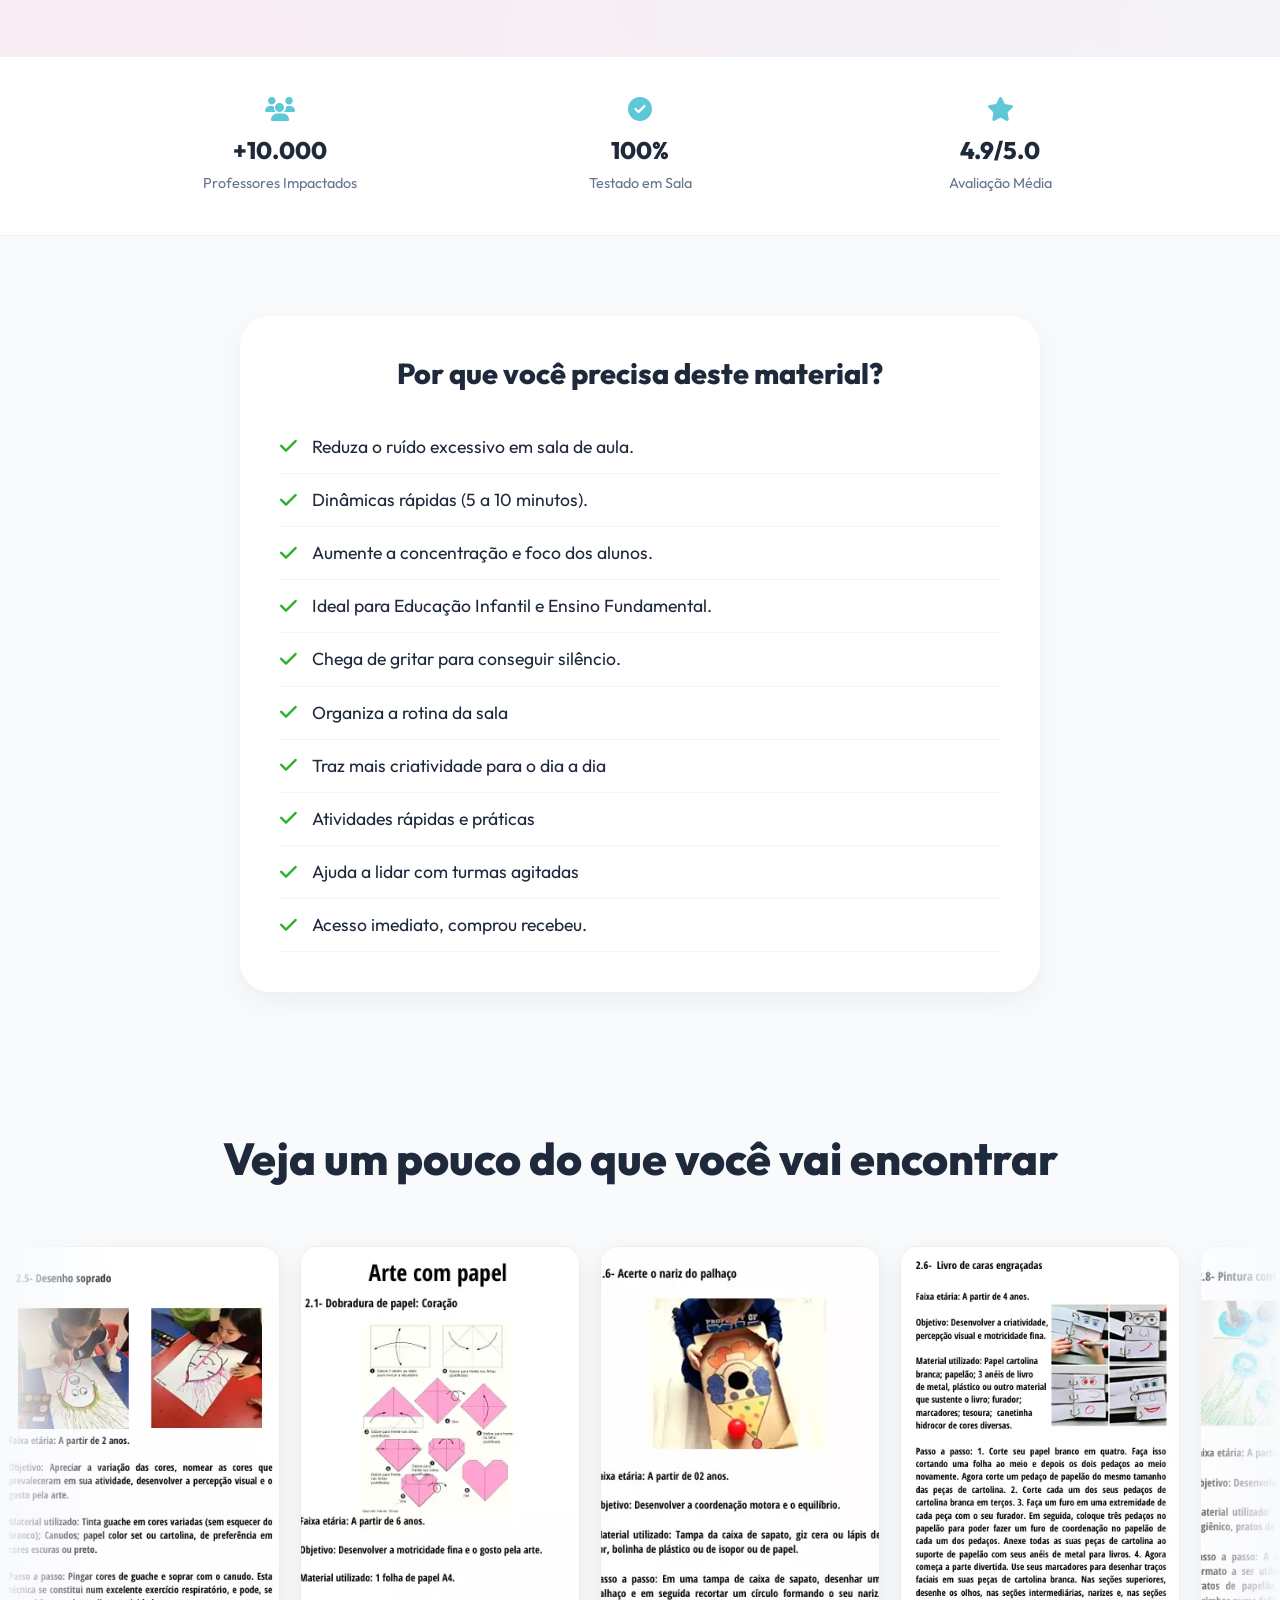
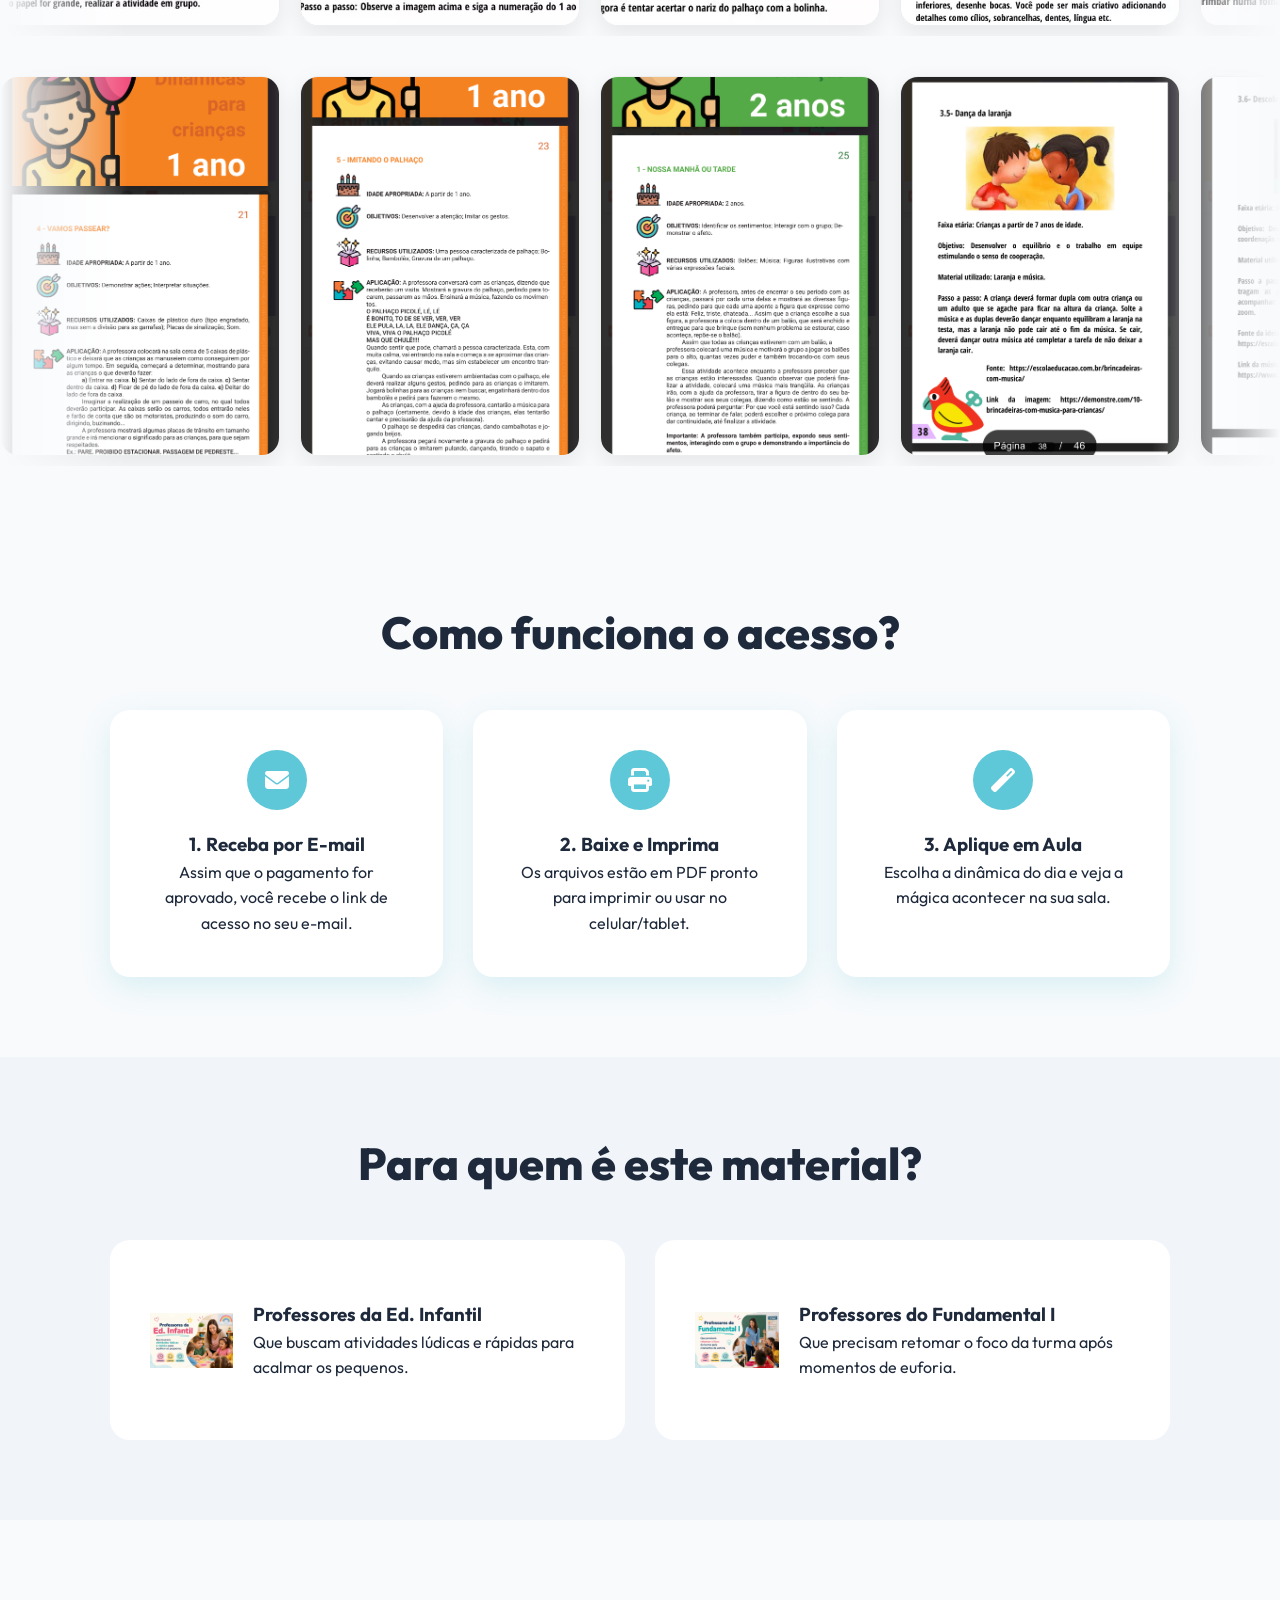
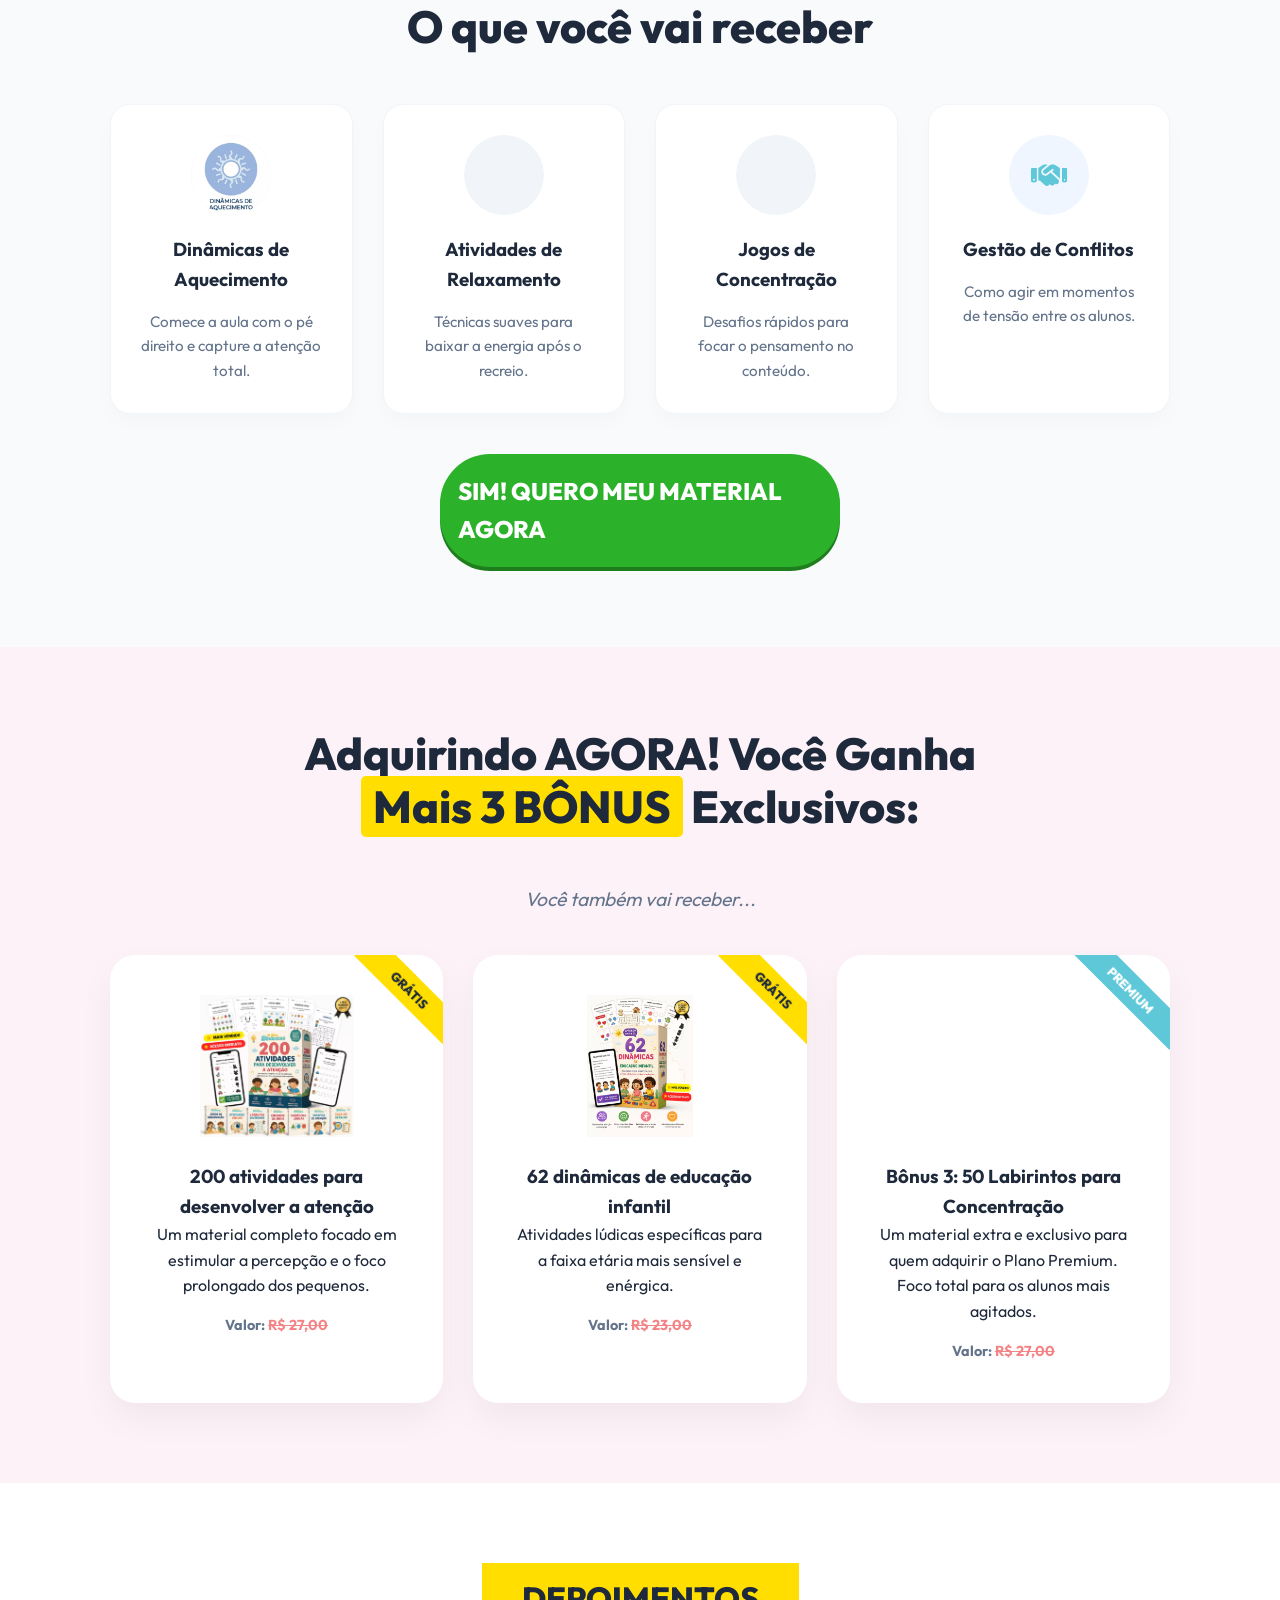
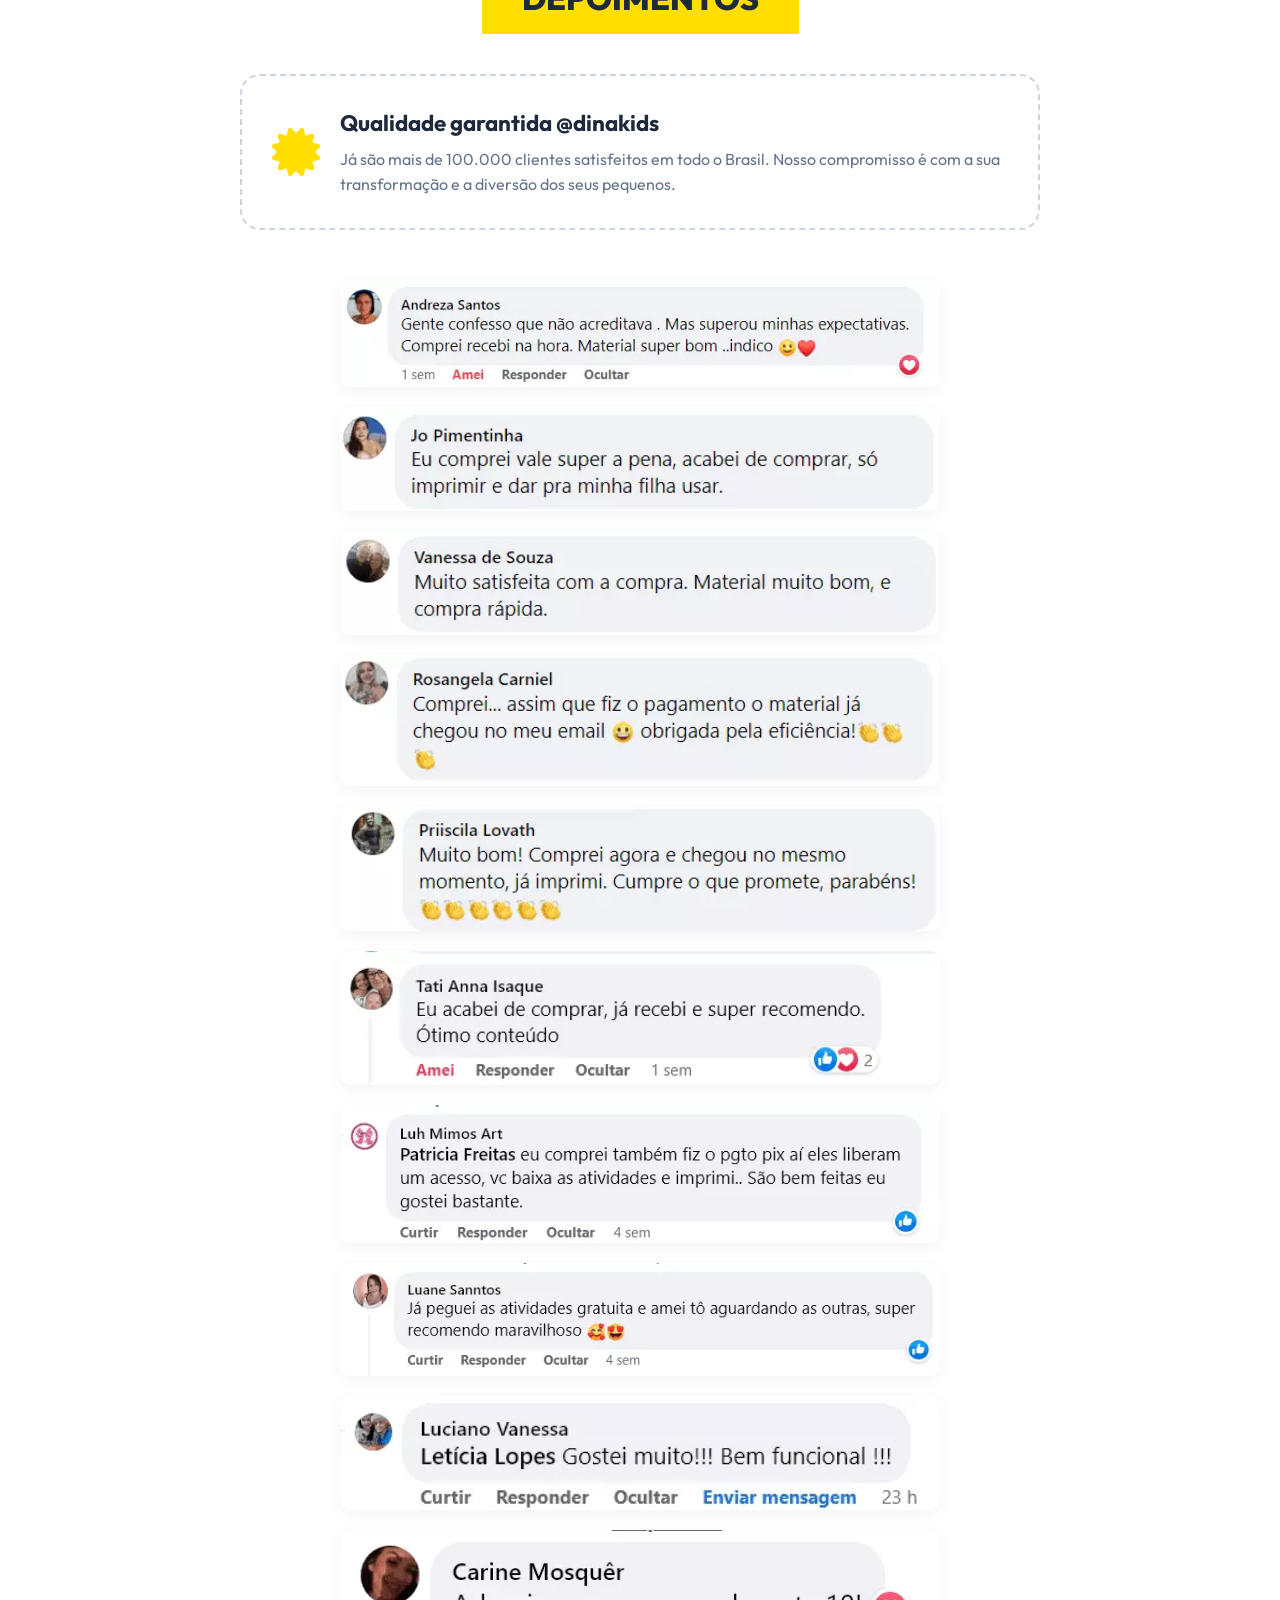
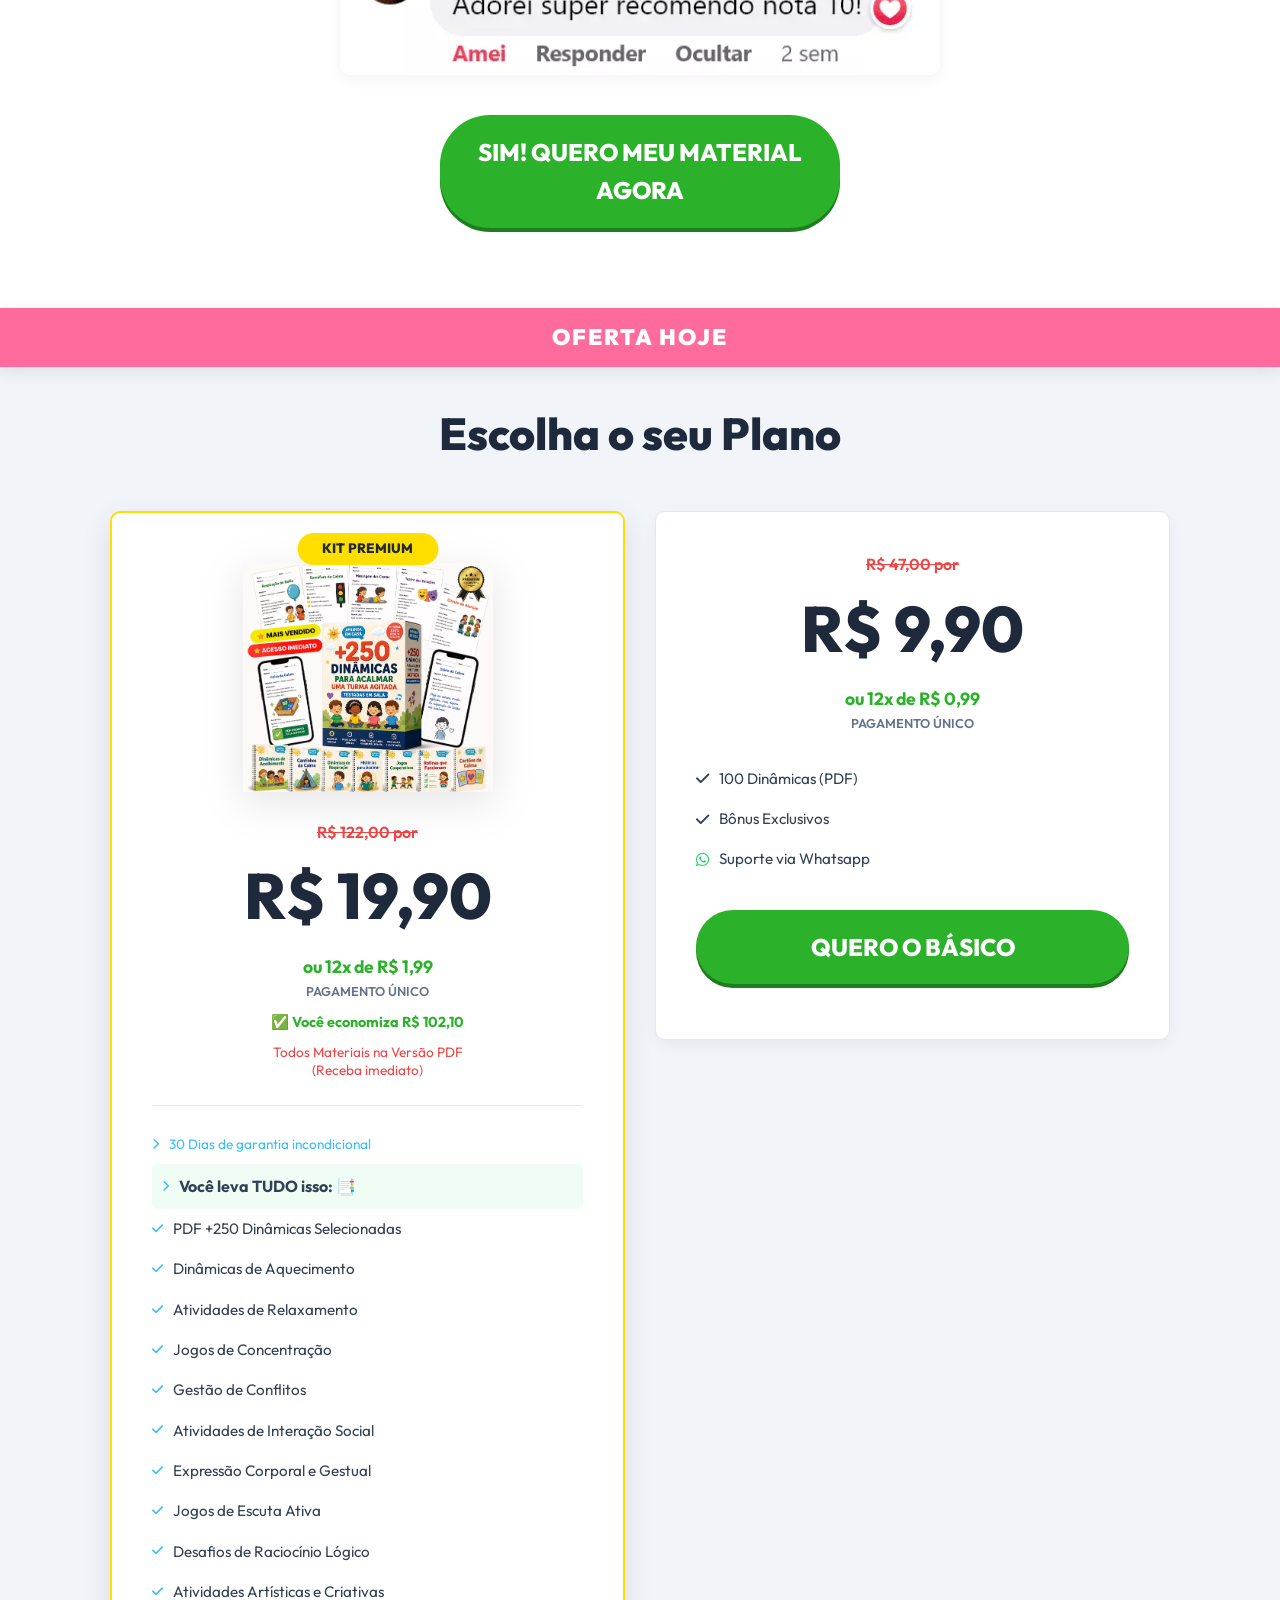
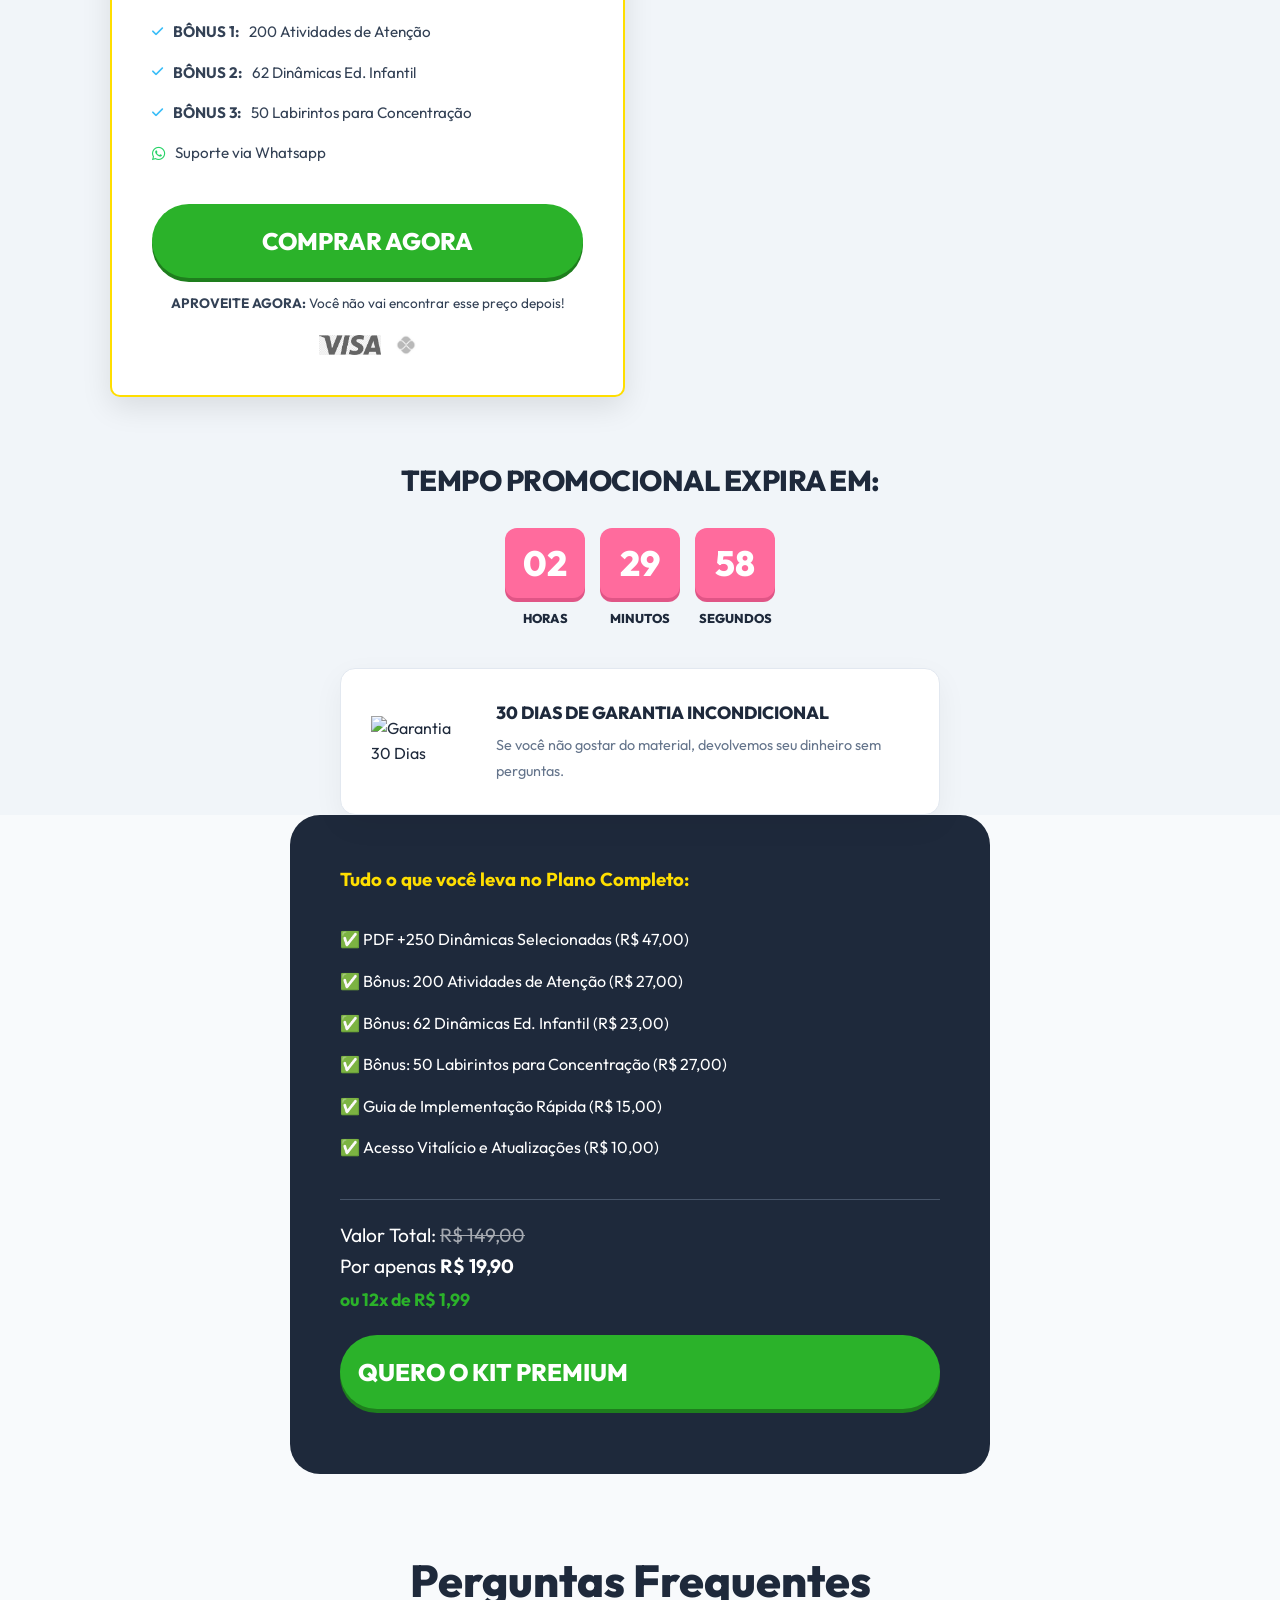
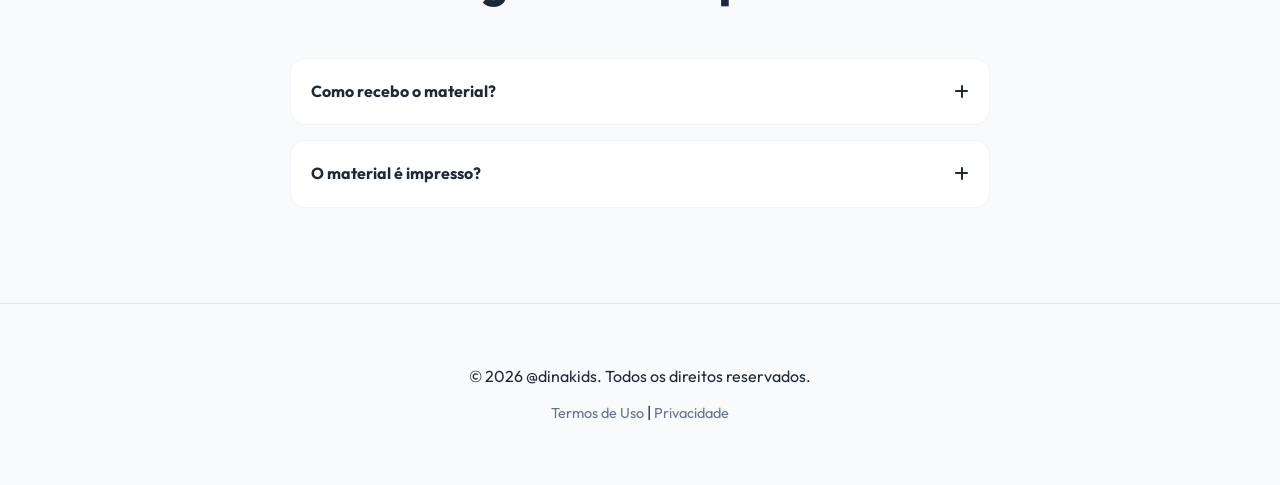
==== commit fe428156: "Add files via upload" ====
--- a/pg kids/index.html
+++ b/pg kids/index.html
@@ -417,7 +417,7 @@
                         <li><i class="fab fa-whatsapp" style="color: #25d366;"></i> Suporte via Whatsapp</li>
                     </ul>
 
-                    <a href="https://wa.me/5583993675962?text=Oi! Vim pela página e quero garantir o acesso completo 😊"
+                    <a href="https://zuckpay.com.br/checkout/250-dinamicas-para-turma-agitada"
                         class="btn-primary-v2 btn-pulse track-checkout-premium">COMPRAR AGORA</a>
 
                     <div class="limited-offer-text">
@@ -443,7 +443,7 @@
                         <li><i class="fas fa-check"></i> Bônus Exclusivos</li>
                         <li><i class="fab fa-whatsapp" style="color: #25d366;"></i> Suporte via Whatsapp</li>
                     </ul>
-                    <a href="https://wa.me/5583993675962?text=Oi! Vim pela página e quero garantir o acesso de R$9,90 😊"
+                    <a href="https://zuckpay.com.br/checkout/250-dinamicas-para-turma-agitada-basico"
                         class="btn-primary-v2 track-checkout-basic" id="basic-plan-btn">QUERO O BÁSICO</a>
                 </div>
             </div>
@@ -489,7 +489,7 @@
                     <br>
                     <span class="installments" style="margin-top: 5px;">ou 12x de R$ 1,99</span>
                 </div>
-                <a href="https://wa.me/5583993675962?text=Oi! Vim pela página e quero garantir o acesso completo 😊"
+                <a href="https://zuckpay.com.br/checkout/250-dinamicas-para-turma-agitada"
                     class="btn-primary-v2 btn-pulse track-checkout-premium" style="margin-top: 20px;">QUERO O KIT
                     PREMIUM</a>
             </div>
@@ -524,6 +524,31 @@
         </div>
     </footer>
 
+    <!-- Upsell Pop-up -->
+    <div class="upsell-overlay" id="upsell-popup">
+        <div class="upsell-content">
+            <div class="best-seller-tag">OFERTA ÚNICA 🔥</div>
+            <div class="upsell-header">ESPERA! NÃO VÁ AINDA</div>
+            <h3>ADICIONE O KIT PREMIUM POR APENAS + R$ 5,00?</h3>
+            <p>Notei que você escolheu o plano básico. Por apenas mais 5 reais, você leva o <b>KIT COMPLETO</b> com
+                todas as 250 dinâmicas e os 3 bônus exclusivos.</p>
+
+            <div class="upsell-price">
+                <span class="old-price">De R$ 47,00 por</span>
+                <div class="new-price">R$ 14,90</div>
+            </div>
+
+            <div class="upsell-actions">
+                <a href="https://zuckpay.com.br/checkout/250-dinamicas-para-turma-agitada-desconto"
+                    class="btn-primary-v2 btn-pulse track-checkout-upsell" id="accept-upsell">SIM! QUERO O KIT
+                    COMPLETO</a>
+                <button class="btn-no-thanks" id="decline-upsell">Não, quero continuar com apenas 100 dinâmicas</button>
+            </div>
+
+            <p class="urgency-text">⚠️ Essa oferta não aparecerá novamente!</p>
+        </div>
+    </div>
+
 
 
 
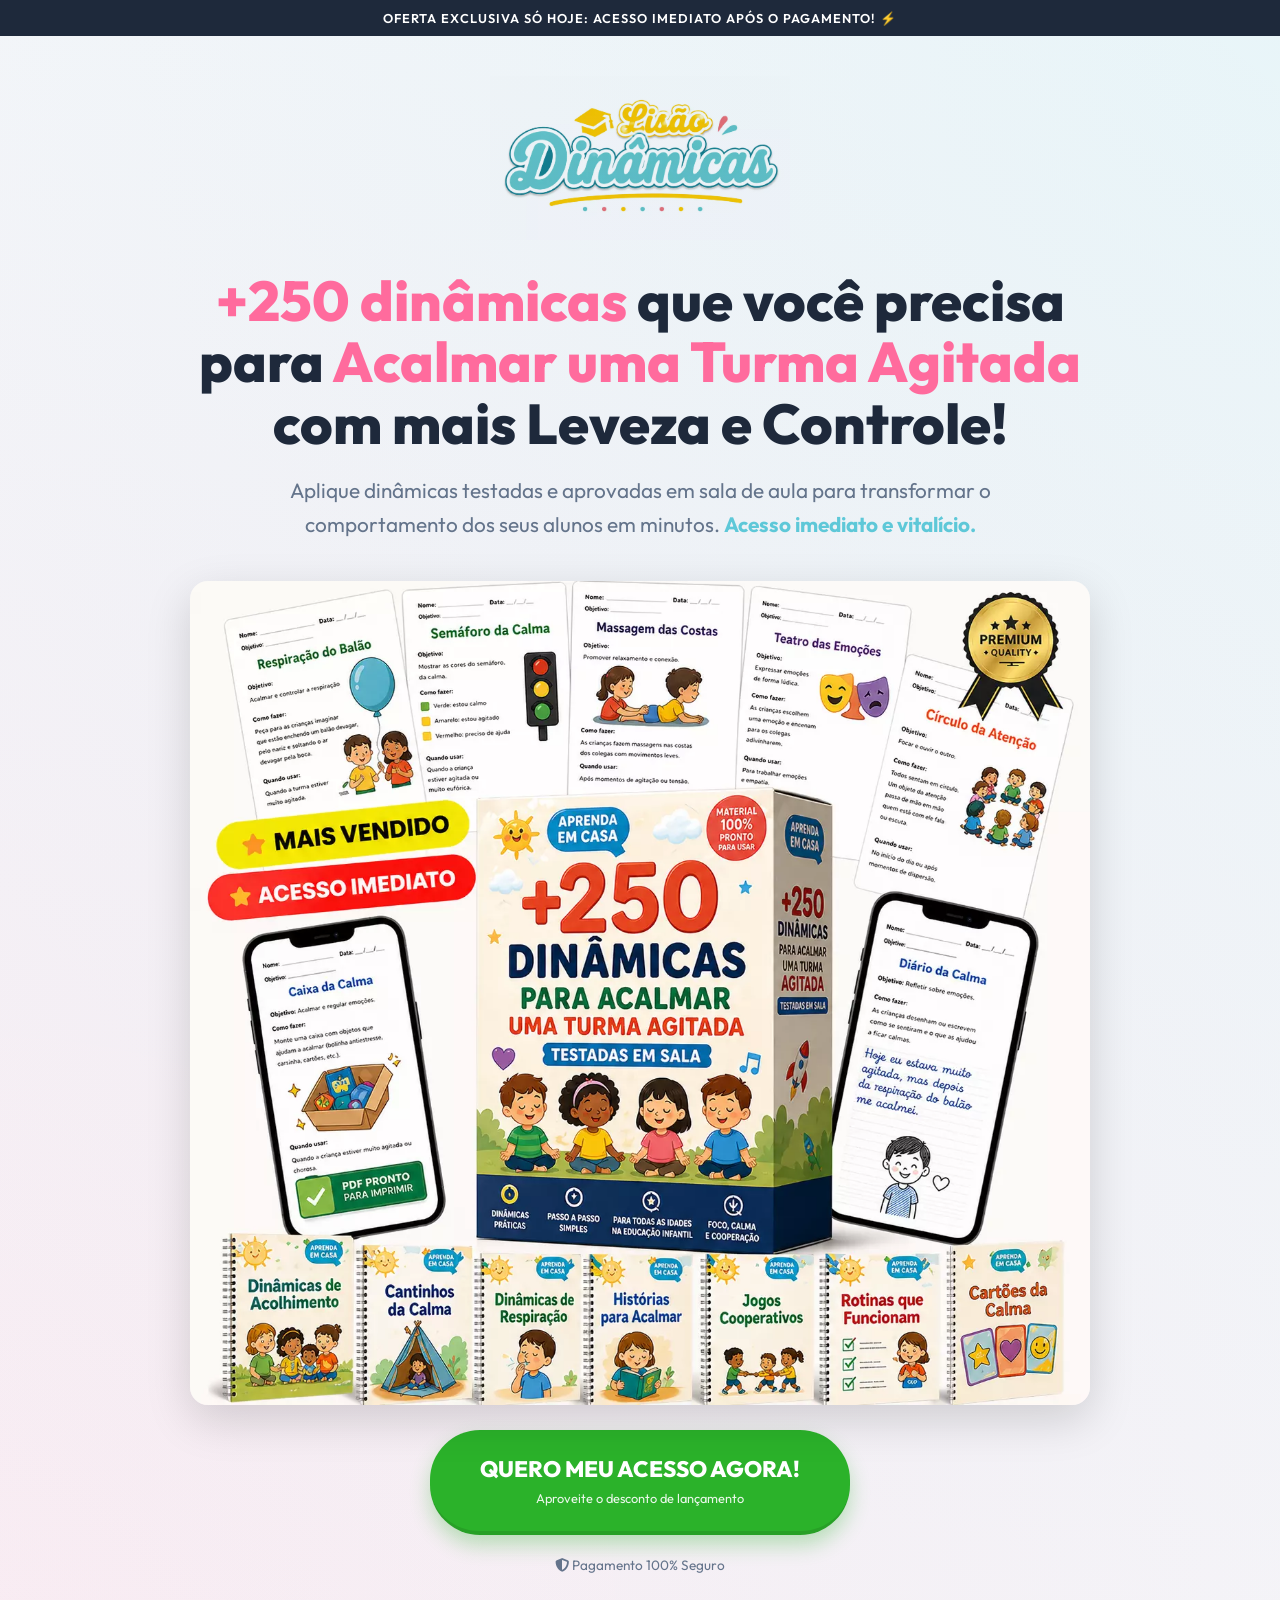
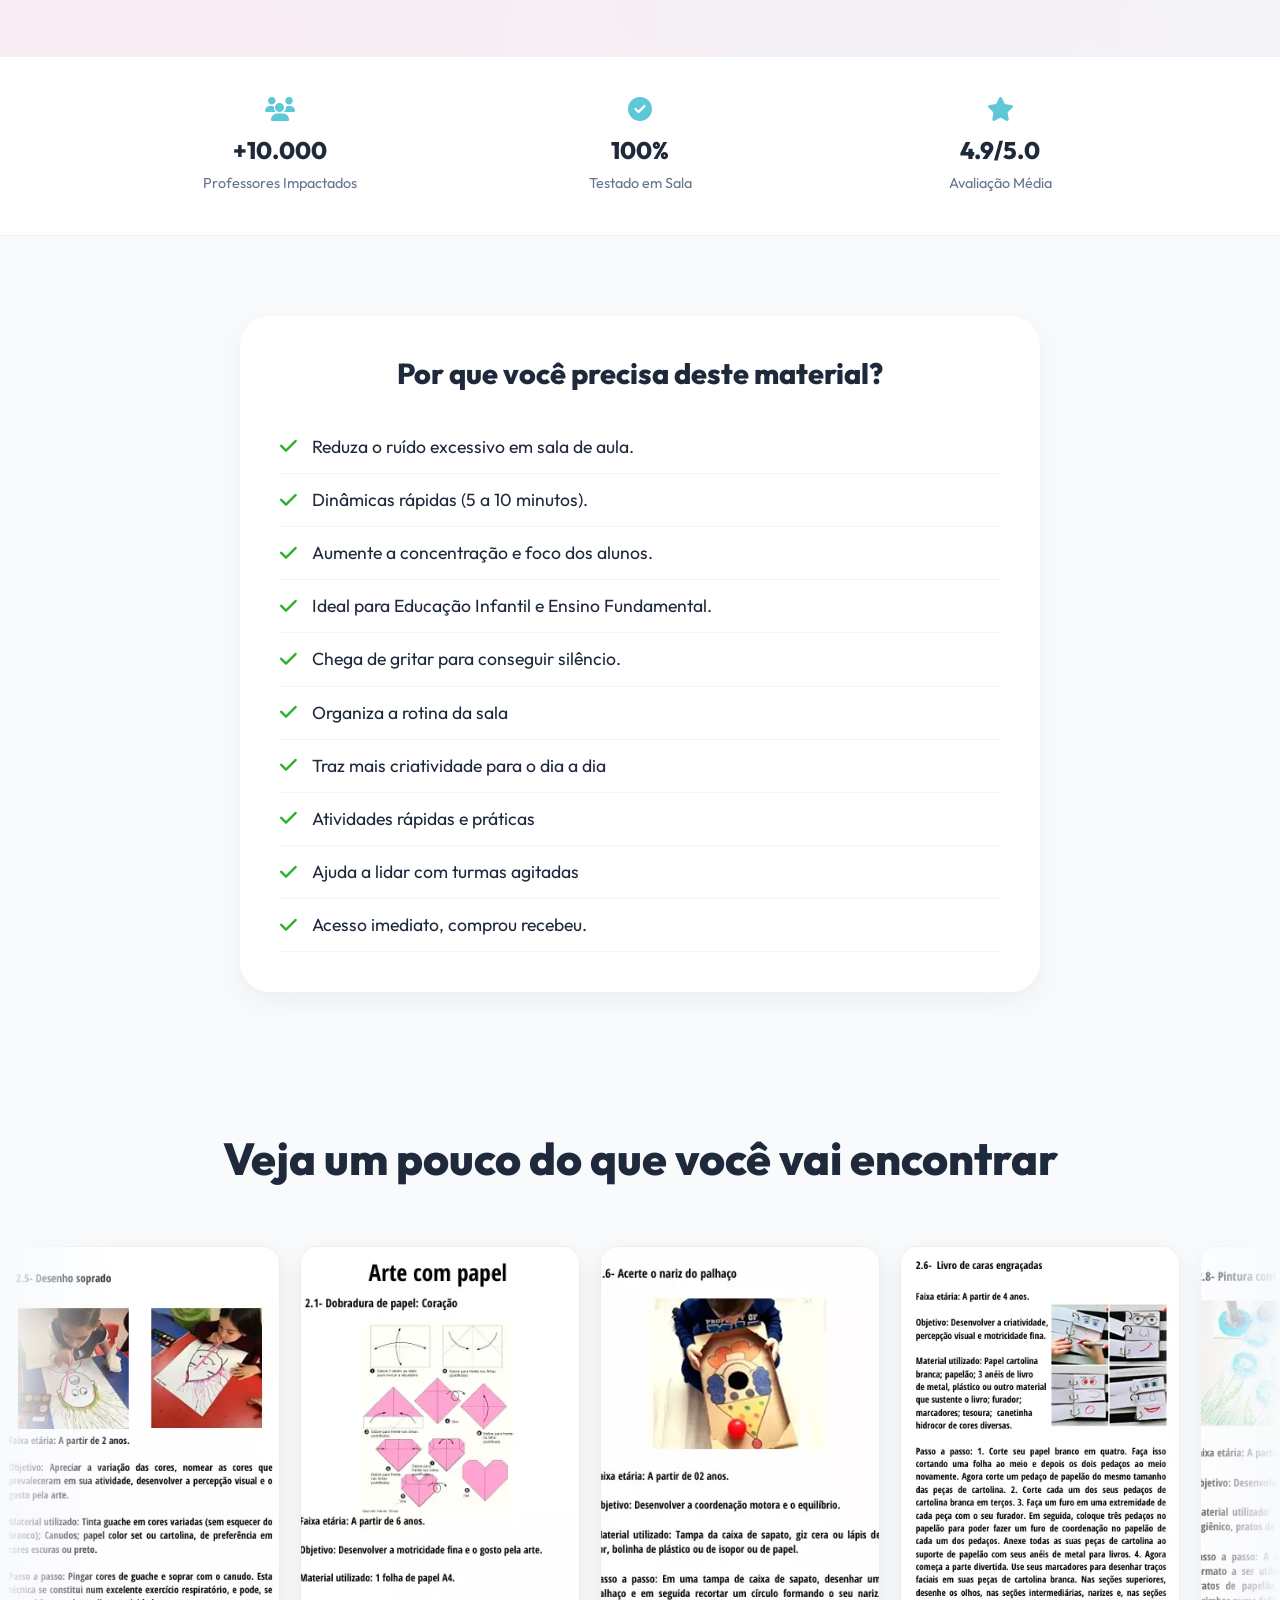
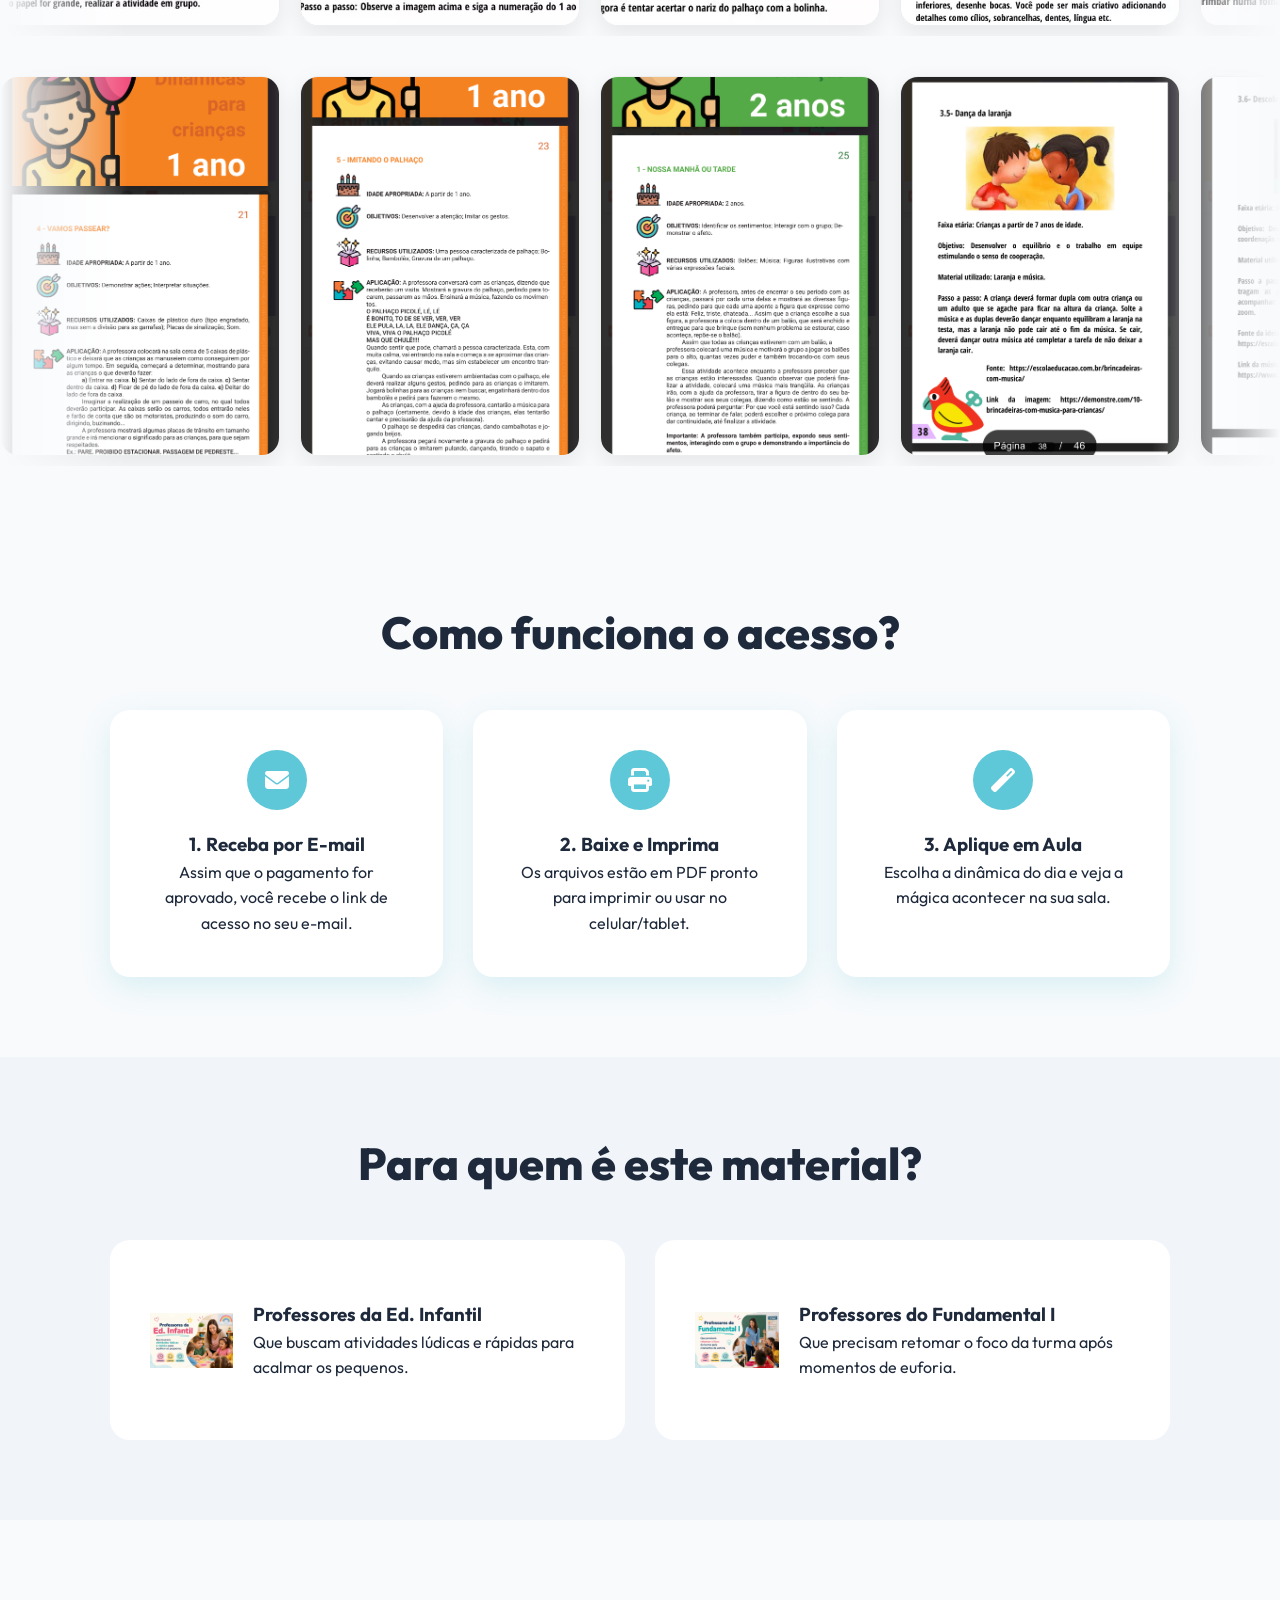
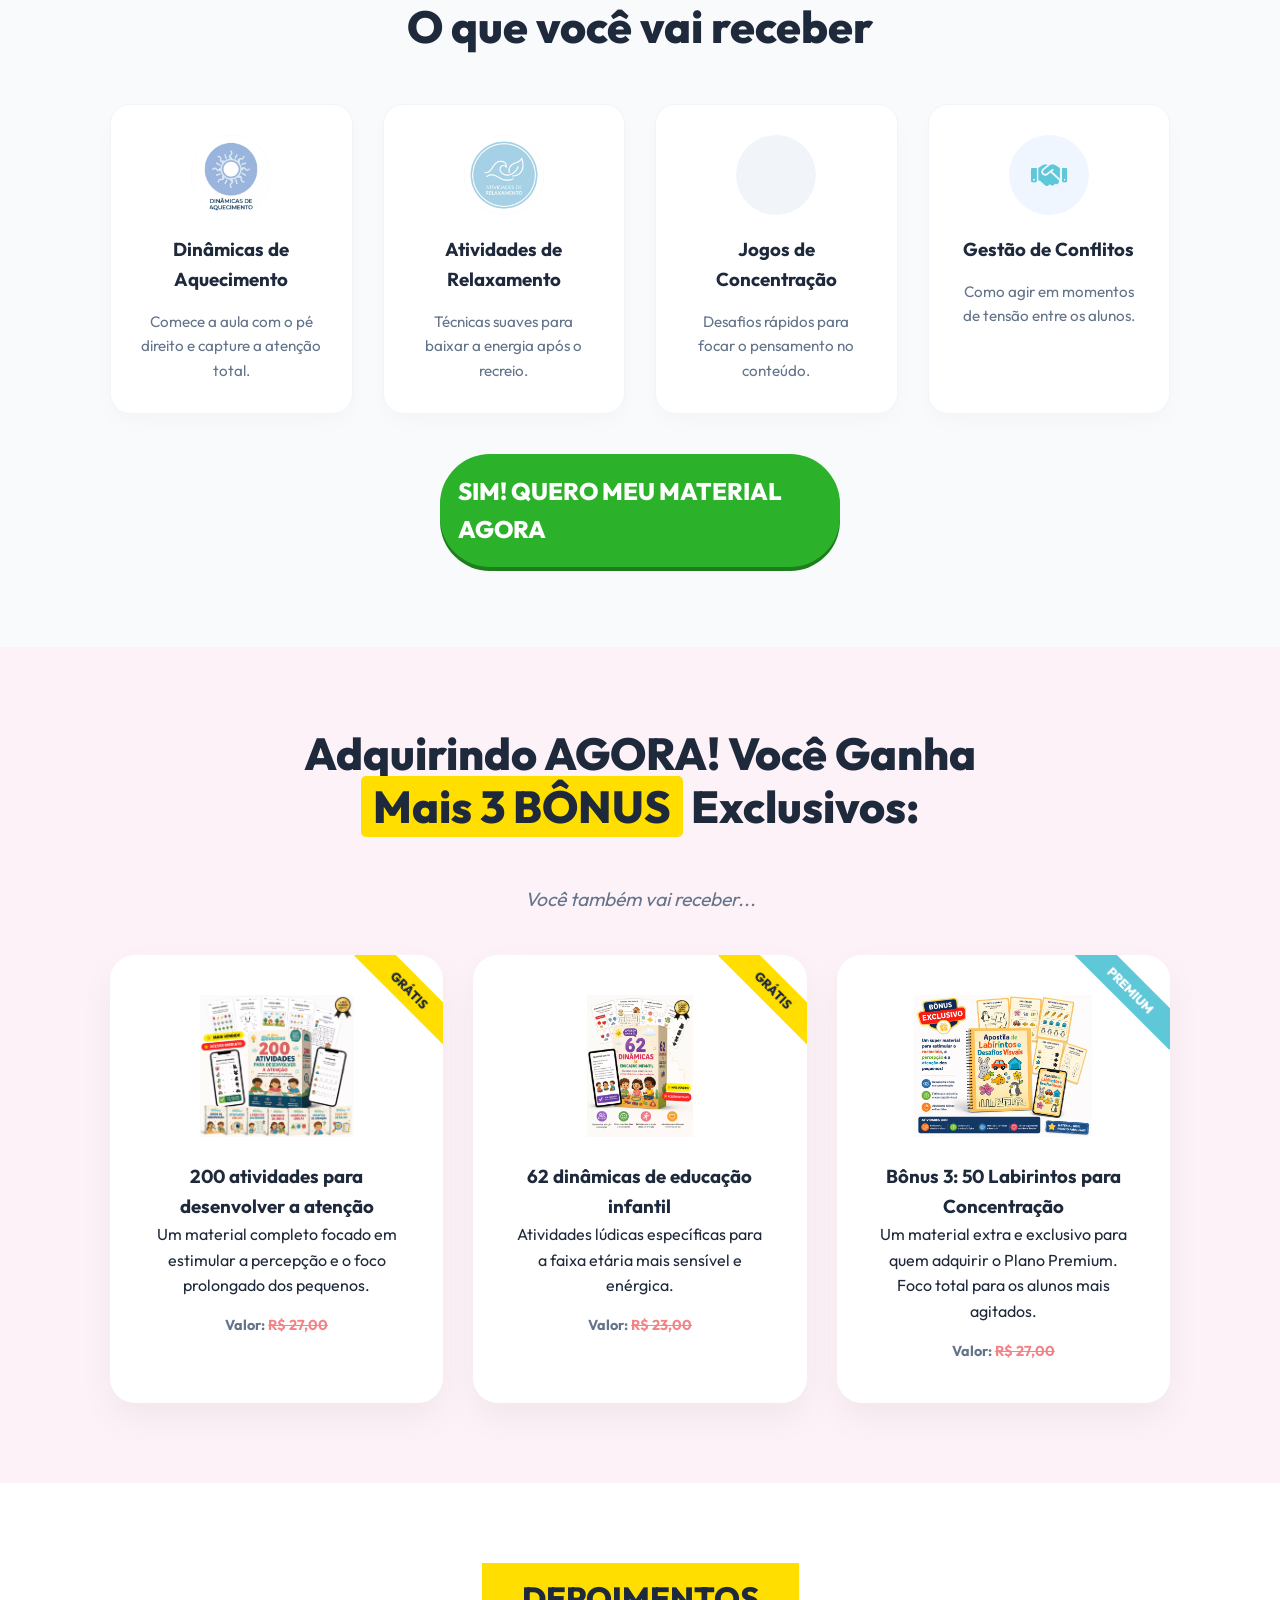
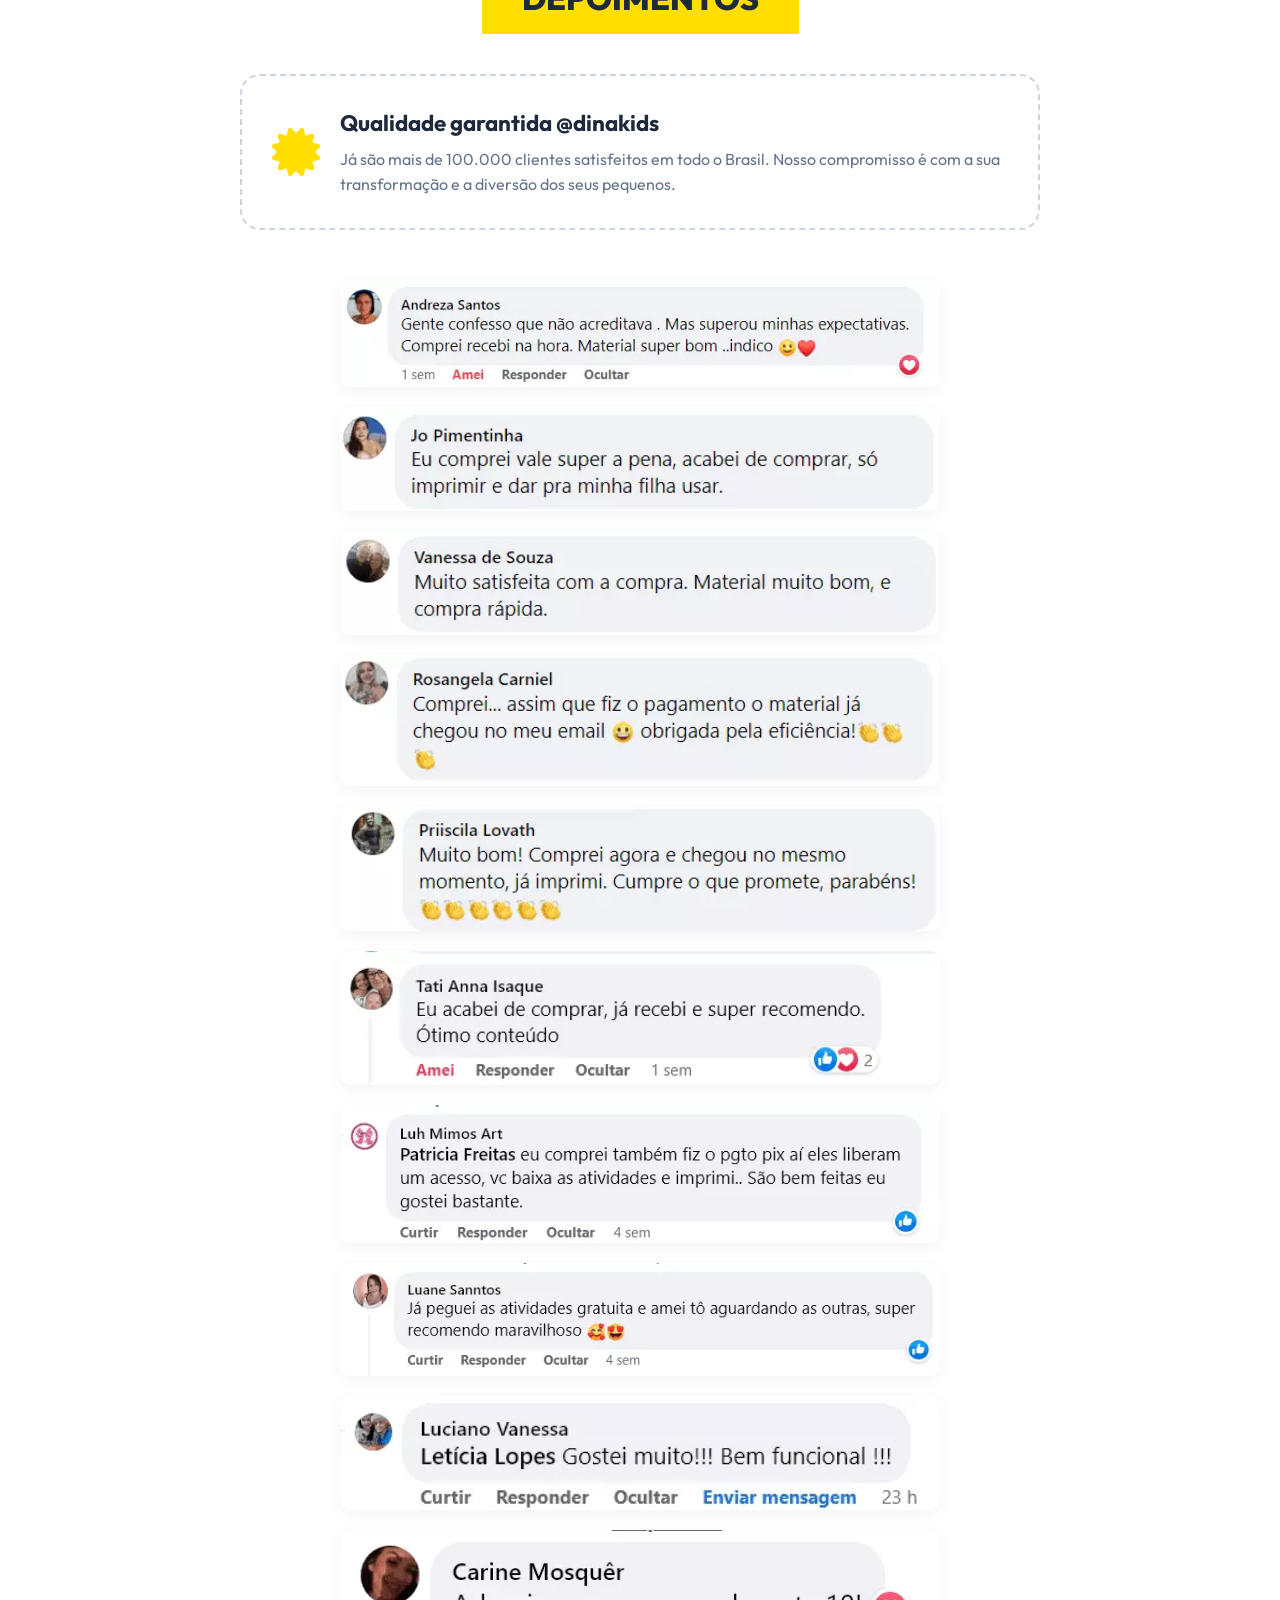
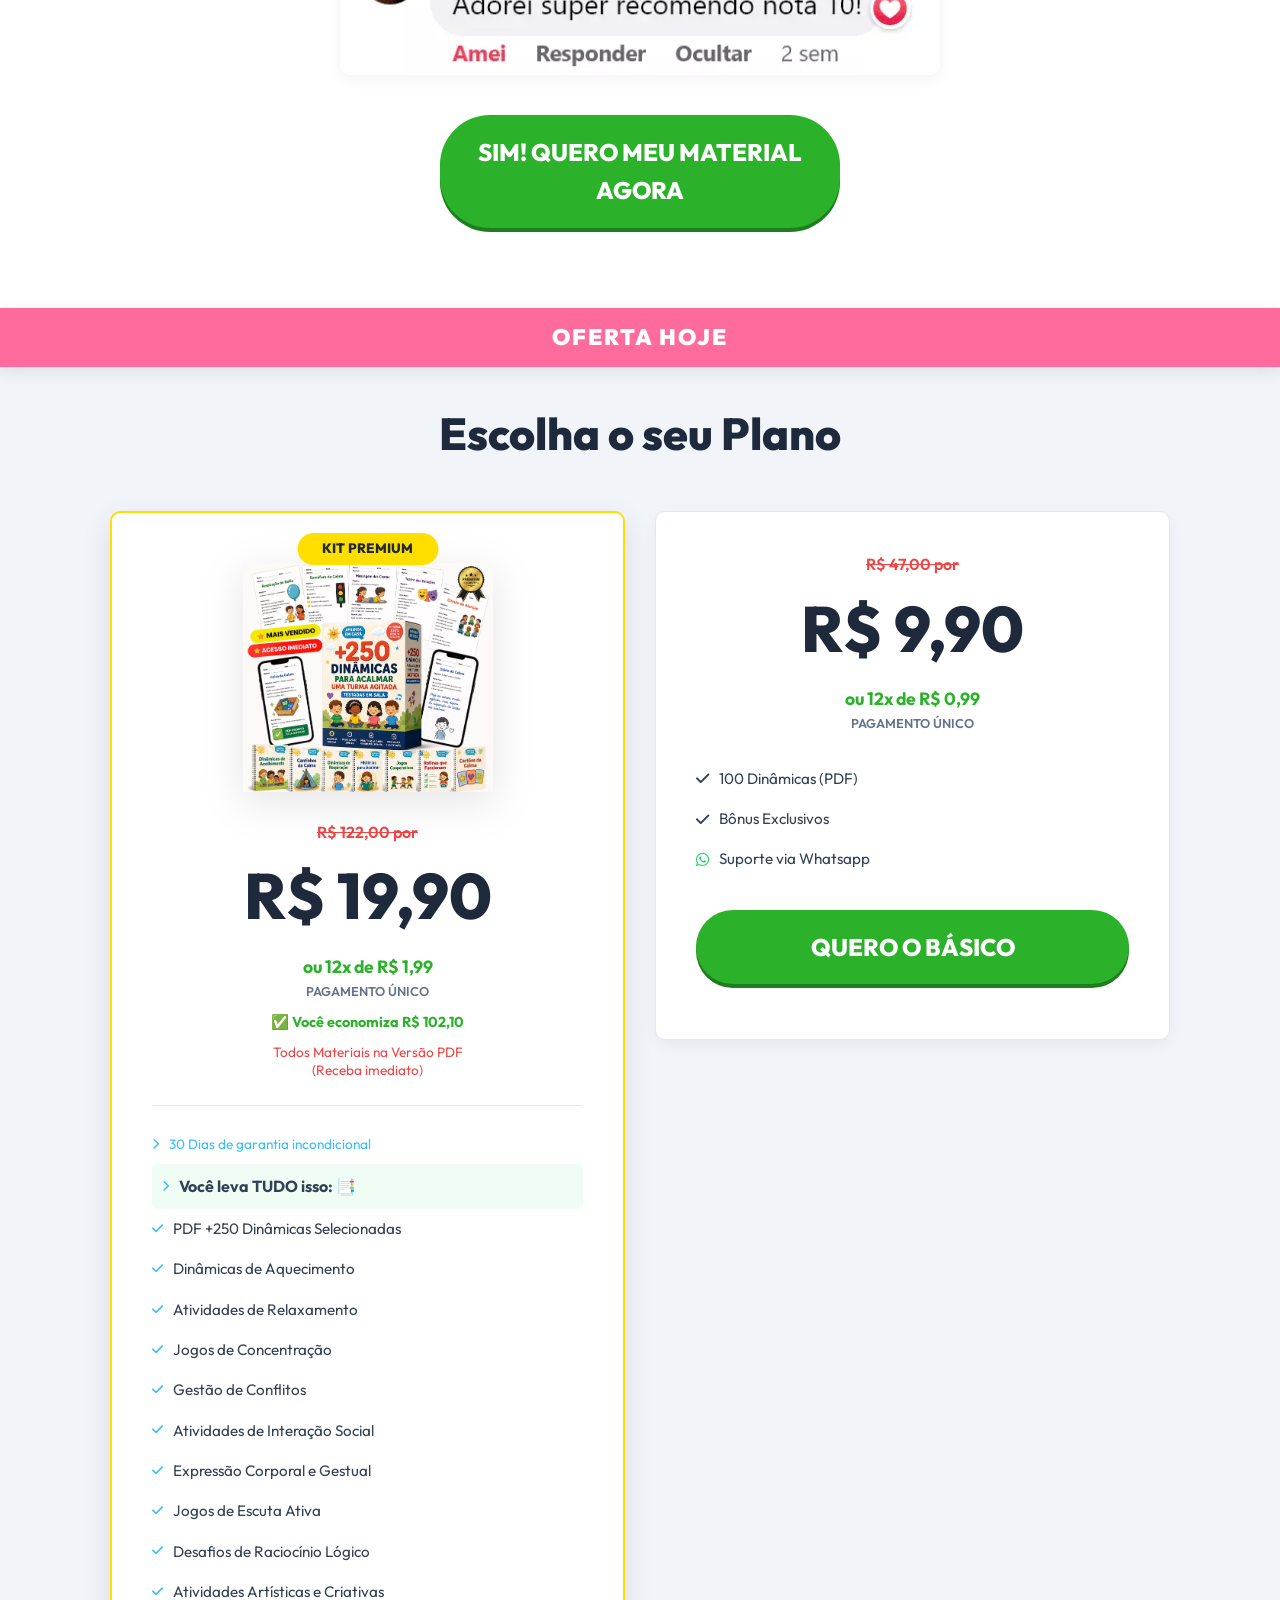
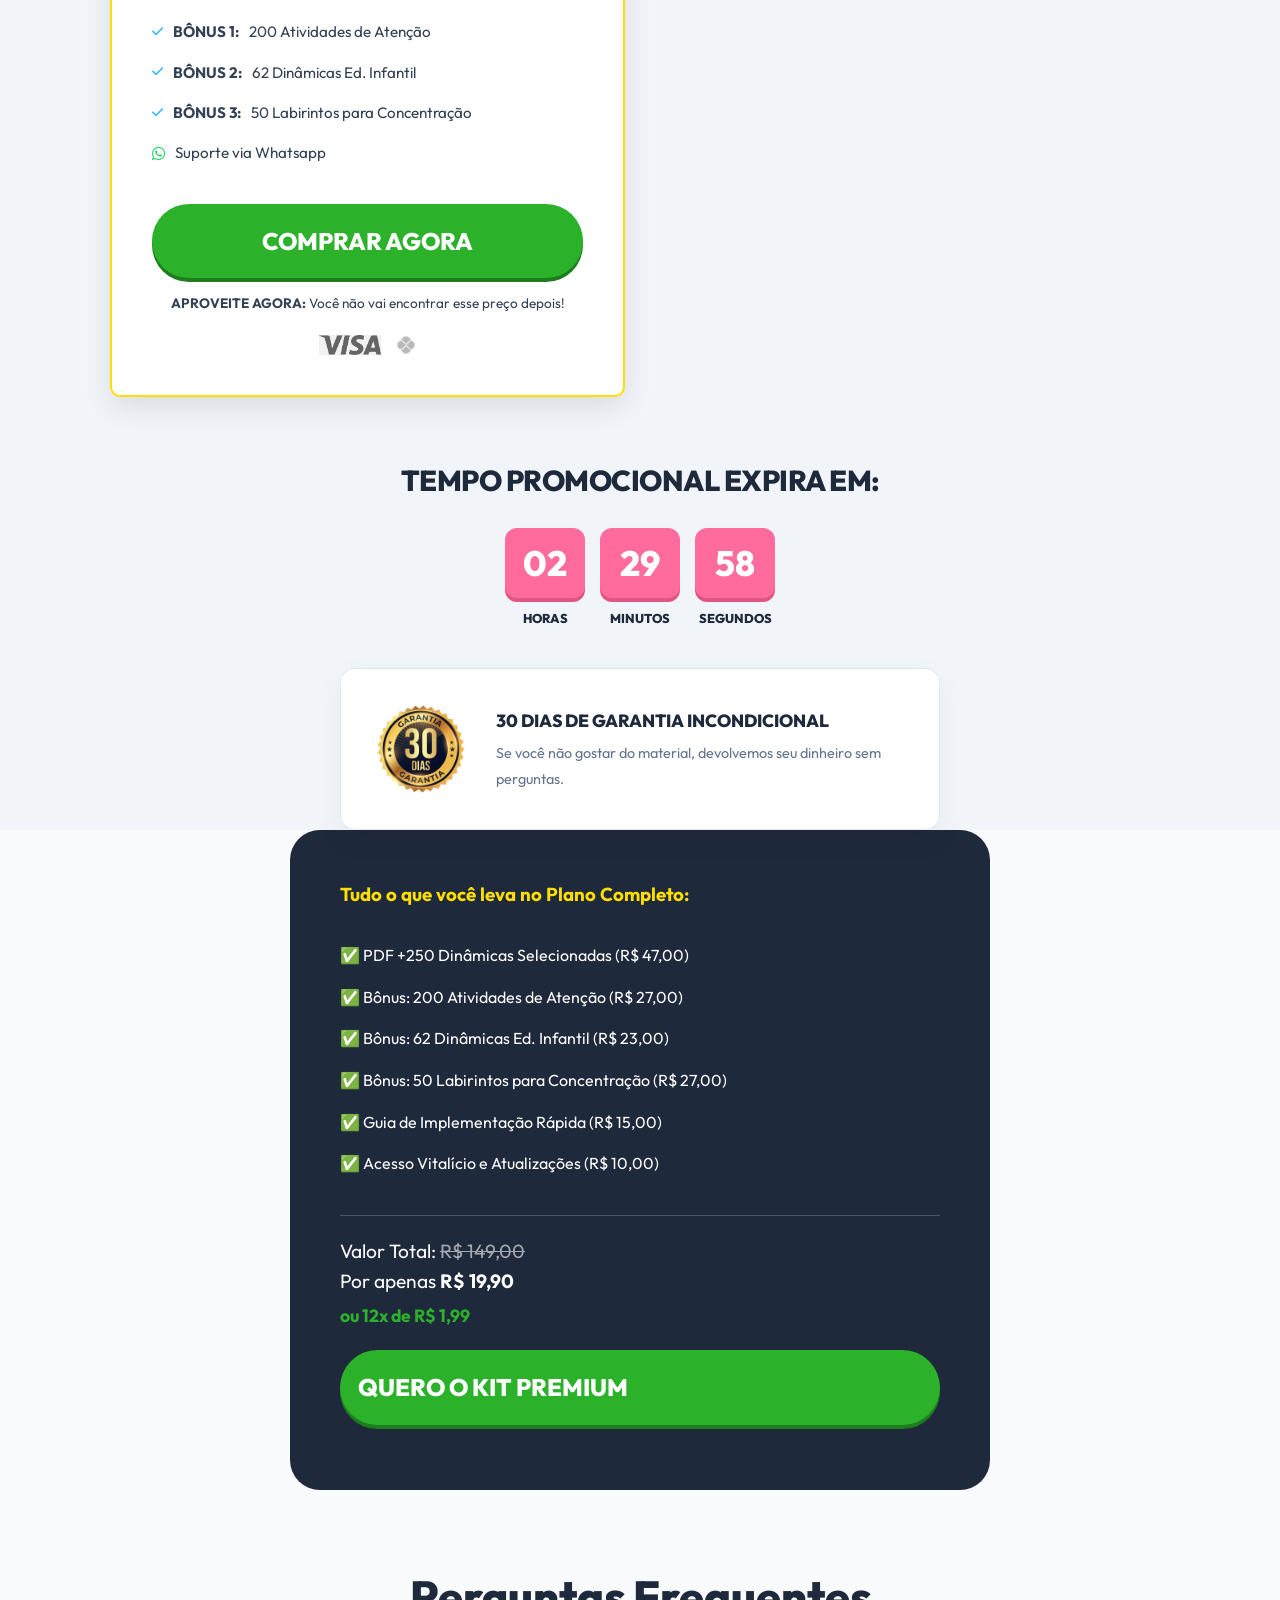
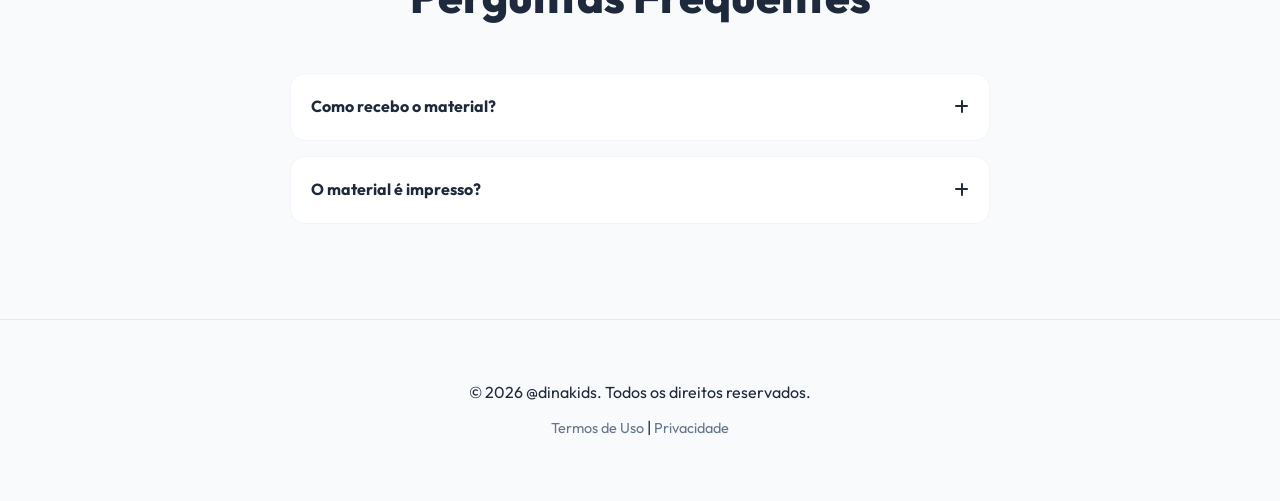
==== commit adec1334: "Add files via upload" ====
--- a/pg kids/index.html
+++ b/pg kids/index.html
@@ -417,7 +417,7 @@
                         <li><i class="fab fa-whatsapp" style="color: #25d366;"></i> Suporte via Whatsapp</li>
                     </ul>
 
-                    <a href="https://zuckpay.com.br/checkout/250-dinamicas-para-turma-agitada"
+                    <a href="https://wa.me/5583993675962?text=Olá!%20Gostaria%20de%20adquirir%20o%20KIT%20PREMIUM%20(+250%20dinâmicas%20+%20bônus)%20por%20R$%2019,90.%20Como%20faço%20para%20pagar?"
                         class="btn-primary-v2 btn-pulse track-checkout-premium">COMPRAR AGORA</a>
 
                     <div class="limited-offer-text">
@@ -443,7 +443,7 @@
                         <li><i class="fas fa-check"></i> Bônus Exclusivos</li>
                         <li><i class="fab fa-whatsapp" style="color: #25d366;"></i> Suporte via Whatsapp</li>
                     </ul>
-                    <a href="https://zuckpay.com.br/checkout/250-dinamicas-para-turma-agitada-basico"
+                    <a href="https://wa.me/5583993675962?text=Olá!%20Gostaria%20de%20adquirir%20o%20material%20de%20100%20dinâmicas%20por%20R$%209,90.%20Como%20faço%20para%20pagar?"
                         class="btn-primary-v2 track-checkout-basic" id="basic-plan-btn">QUERO O BÁSICO</a>
                 </div>
             </div>
@@ -489,7 +489,7 @@
                     <br>
                     <span class="installments" style="margin-top: 5px;">ou 12x de R$ 1,99</span>
                 </div>
-                <a href="https://zuckpay.com.br/checkout/250-dinamicas-para-turma-agitada"
+                <a href="https://wa.me/5583993675962?text=Olá!%20Gostaria%20de%20adquirir%20o%20KIT%20PREMIUM%20(+250%20dinâmicas%20+%20bônus)%20por%20R$%2019,90.%20Como%20faço%20para%20pagar?"
                     class="btn-primary-v2 btn-pulse track-checkout-premium" style="margin-top: 20px;">QUERO O KIT
                     PREMIUM</a>
             </div>
@@ -524,30 +524,7 @@
         </div>
     </footer>
 
-    <!-- Upsell Pop-up -->
-    <div class="upsell-overlay" id="upsell-popup">
-        <div class="upsell-content">
-            <div class="best-seller-tag">OFERTA ÚNICA 🔥</div>
-            <div class="upsell-header">ESPERA! NÃO VÁ AINDA</div>
-            <h3>ADICIONE O KIT PREMIUM POR APENAS + R$ 5,00?</h3>
-            <p>Notei que você escolheu o plano básico. Por apenas mais 5 reais, você leva o <b>KIT COMPLETO</b> com
-                todas as 250 dinâmicas e os 3 bônus exclusivos.</p>
-
-            <div class="upsell-price">
-                <span class="old-price">De R$ 47,00 por</span>
-                <div class="new-price">R$ 14,90</div>
-            </div>
-
-            <div class="upsell-actions">
-                <a href="https://zuckpay.com.br/checkout/250-dinamicas-para-turma-agitada-desconto"
-                    class="btn-primary-v2 btn-pulse track-checkout-upsell" id="accept-upsell">SIM! QUERO O KIT
-                    COMPLETO</a>
-                <button class="btn-no-thanks" id="decline-upsell">Não, quero continuar com apenas 100 dinâmicas</button>
-            </div>
-
-            <p class="urgency-text">⚠️ Essa oferta não aparecerá novamente!</p>
-        </div>
-    </div>
+
 
 
 
